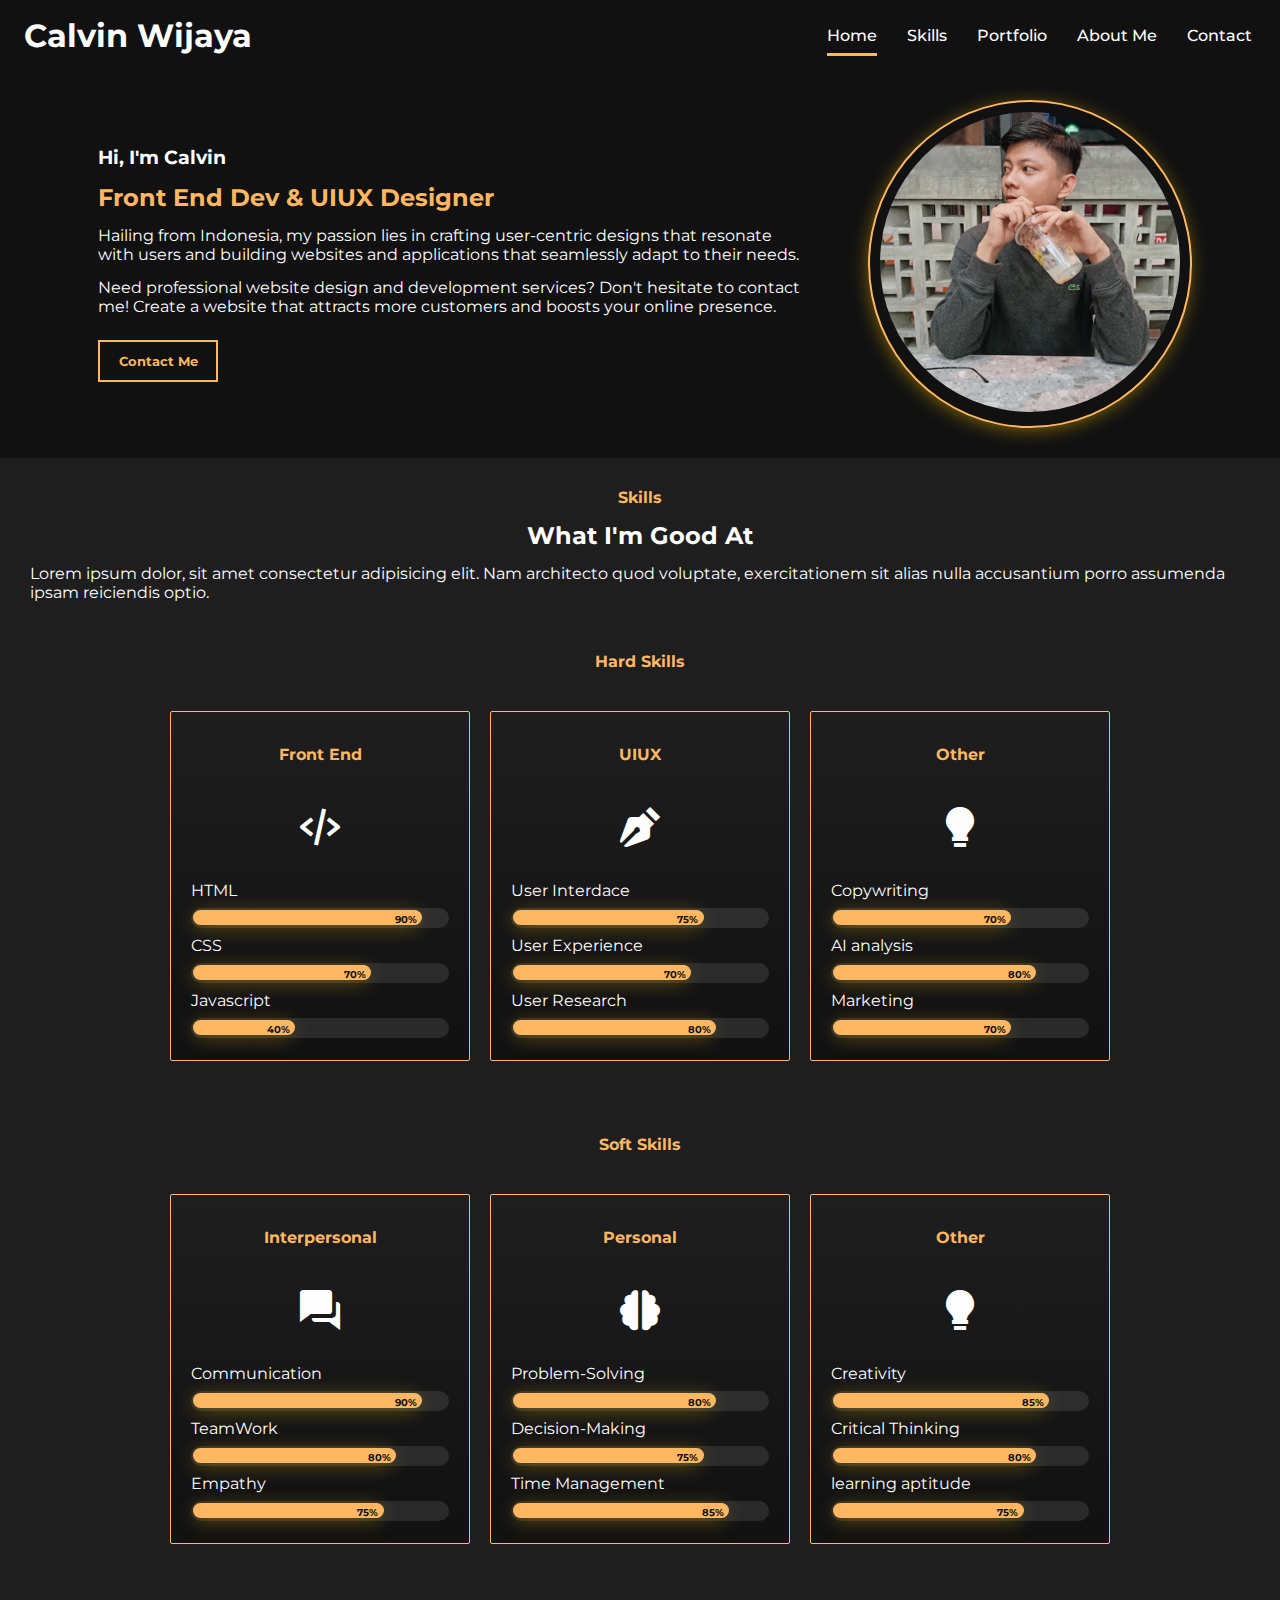
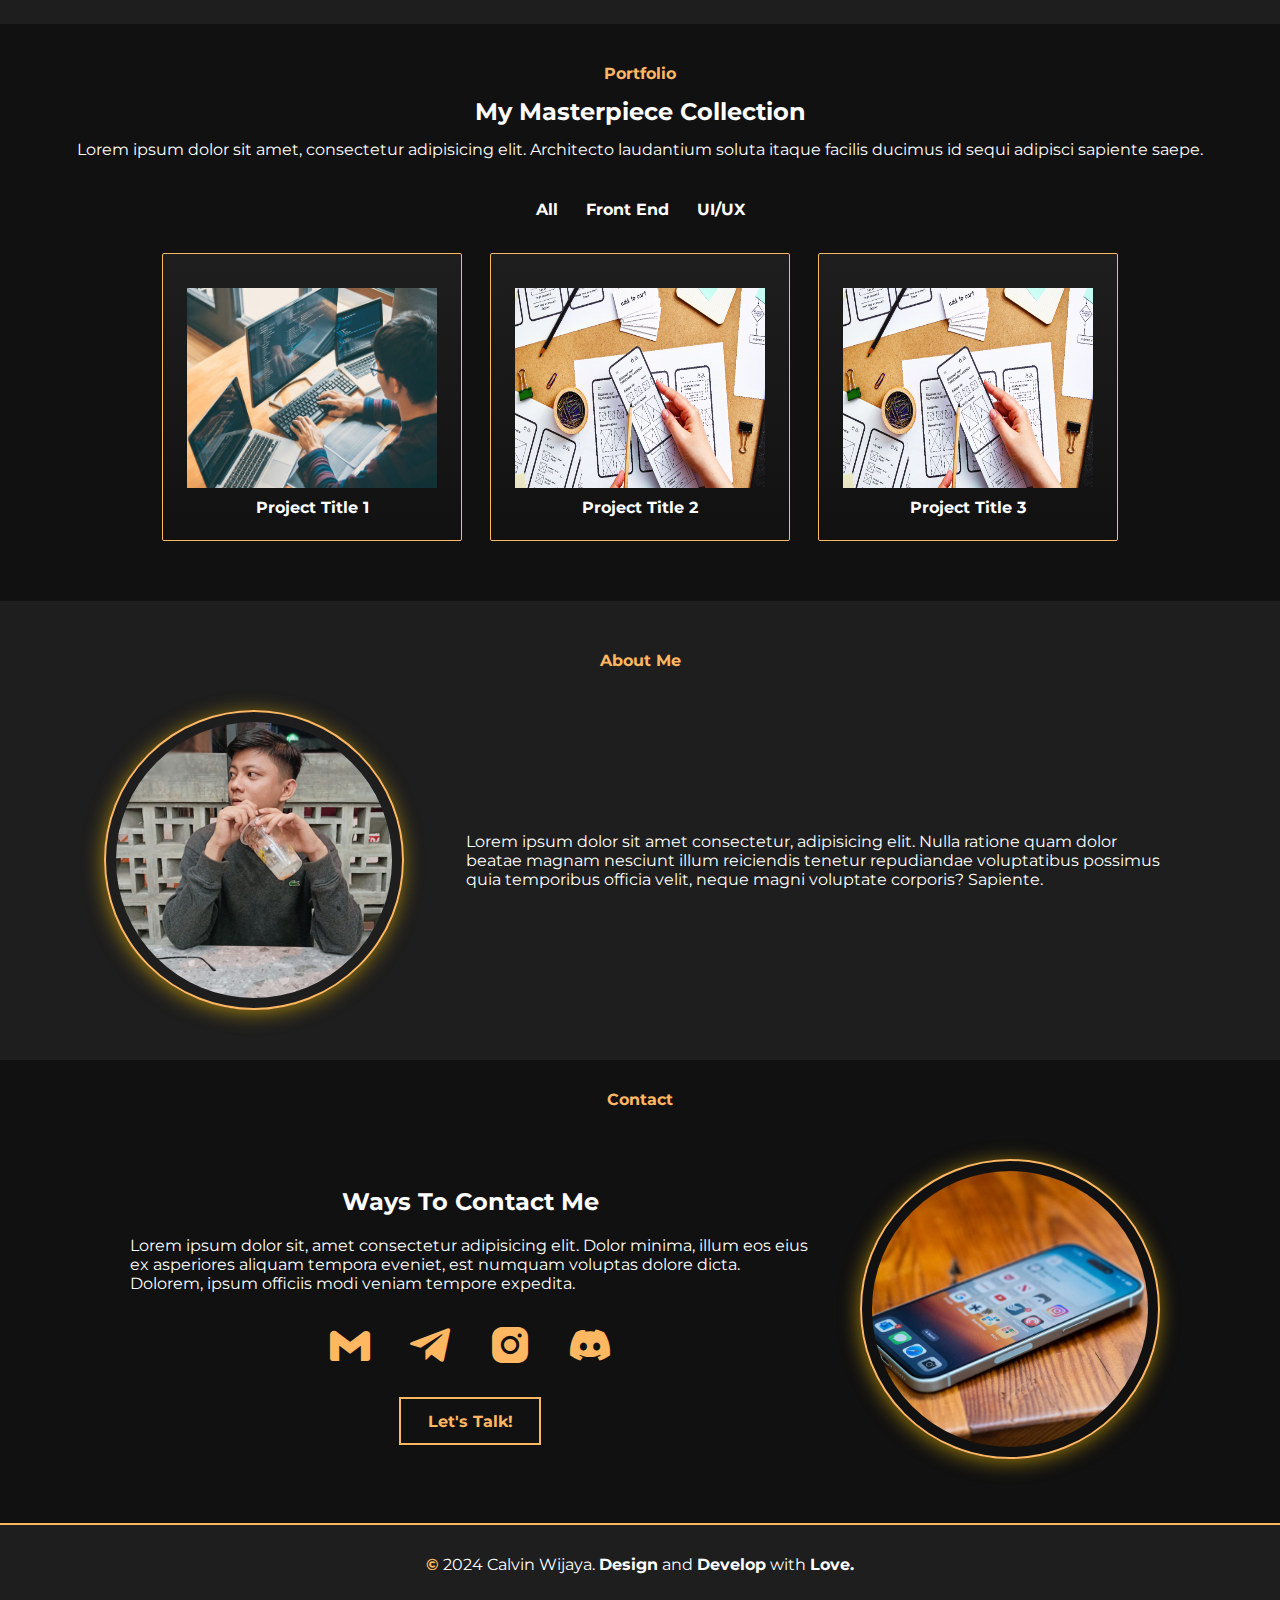
==== index.html @ 0e37e3b5 "Add files via upload" ====
<!DOCTYPE html>
<html lang="en">
<head>
    <meta charset="UTF-8">
    <meta name="viewport" content="width=device-width, initial-scale=1.0">
    <title>Calvin Wijaya</title>
    <link href='https://unpkg.com/boxicons@2.1.4/css/boxicons.min.css' rel='stylesheet'>
    <link href="https://fonts.googleapis.com/css2?family=Montserrat:ital,wght@0,100..900;1,100..900&display=swap" rel="stylesheet">
    <link rel="stylesheet" href="styles.css">
    <link rel="stylesheet" href="media.css">
    <link rel="shortcut icon" href="img/fav-icon.png" type="image/x-icon">
</head>
<body>
    <!-- header -->
    <header>
        <div class="header-wrapper">
            <div class="header-logo">
                <p><strong>Calvin Wijaya</strong></p>
            </div>
            <nav>
                <ul>
                    <li><a href="#main">Home</a></li>
                    <li><a href="#skills">Skills</a></li>
                    <li><a href="#portfolio">Portfolio</a></li>
                    <li><a href="#about-me">About Me</a></li>
                    <li><a href="#contact">Contact</a></li>
                </ul>
            </nav>
            <!-- burger menu -->
            <div class="burger-menu">
                <span></span>
                <span></span>
                <span></span>
            </div>
        </div>
    </header>
    <!-- Main -->
     <main id="main">
        <div class="main-wrapper">
            <div class="main-content">
                <div class="main-intro">
                    <h3>Hi, I'm Calvin</h3>
                    <h2>Front End Dev & UIUX Designer</h2>
                    <p>Hailing from Indonesia, my passion lies in crafting user-centric designs that resonate with users and building websites and applications that seamlessly adapt to their needs.</p>
                    <p>Need professional website design and development services? Don't hesitate to contact me! Create a website that attracts more customers and boosts your online presence.</p>
                    <button type="button" id="contactButton">Contact Me</button>
                </div>
                <div class="main-img">
                    <img src="img/gambar1.png" alt="Calvin Wijaya Image">
                </div>
            </div>
        </div>
     </main>
    <!-- Skills -->
     <section class="skills" id="skills">
        <div class="skills-wrapper">
            <div class="skills-intro">
                <p class="skills-paragraph-text">Skills</p>
                <h2>What I'm Good At</h2>
                <p class="skl-text">Lorem ipsum dolor, sit amet consectetur adipisicing elit. Nam architecto quod voluptate, exercitationem sit alias nulla accusantium porro assumenda ipsam reiciendis optio.</p>
            </div>
            <!-- Bagian Skills Card -->
            <div class="skills-list-wrapper">
                <!-- Hard Skills Section -->
                <div class="hard-skills">
                    <div class="skill-text">
                        <p class="hard-skill-paragraph">Hard Skills</p>
                    </div>
                    <!-- Skills Card -->
                    <div class="skills-card-wrapper">
                        <!-- Front End (UTAMA KITA) -->
                        <div class="skills-card">
                            <p class="card-title">Front End</p>
                            <i class='bx bx-code-alt'></i>
                            <p>HTML</p> 
                            <div class="container"> 
                                <div class="skill html">90%</div> 
                            </div>                       
                            <p>CSS</p> 
                            <div class="container"> 
                                <div class="skill CSS">70%</div> 
                            </div>
                            <p>Javascript</p> 
                            <div class="container"> 
                                <div class="skill Javascript">40%</div> 
                            </div>
                        </div>
                        <!-- UIUX -->
                        <div class="skills-card">
                            <p class="card-title">UIUX</p>
                            <i class='bx bxs-pen'></i>
                            <p>User Interdace</p> 
                            <div class="container"> 
                                <div class="skill UI">75%</div> 
                            </div>
                            <p>User Experience</p> 
                            <div class="container"> 
                                <div class="skill UX">70%</div> 
                            </div>
                            <p>User Research</p> 
                            <div class="container"> 
                                <div class="skill research">80%</div>
                            </div>
                        </div>
                        <!-- AI -->
                        <div class="skills-card">
                            <p class="card-title">Other</p>
                            <i class='bx bxs-bulb'></i>
                            <p>Copywriting</p> 
                            <div class="container"> 
                                <div class="skill Copywriting">70%</div> 
                            </div>
                            <p>AI analysis</p> 
                            <div class="container"> 
                                <div class="skill AI">80%</div> 
                            </div>
                            <p>Marketing</p> 
                            <div class="container"> 
                                <div class="skill marketing">70%</div> 
                            </div>
                        </div>
                    </div>
                </div>
                <!-- Soft Skill Section -->
                <div class="hard-skills">
                    <div class="skill-text">
                        <p class="hard-skill-paragraph">Soft Skills</p>
                    </div>
                    <!-- Skills Card -->
                    <div class="skills-card-wrapper">
                        <!-- Interpersonal -->
                        <div class="skills-card">
                            <p class="card-title">Interpersonal</p>
                            <i class='bx bxs-conversation'></i>
                            <p>Communication</p> 
                            <div class="container"> 
                                <div class="skill com">90%</div> 
                            </div>
                            <p>TeamWork</p> 
                            <div class="container"> 
                                <div class="skill tw">80%</div> 
                            </div>
                            <p>Empathy</p> 
                            <div class="container">
                                <div class="skill emp">75%</div> 
                            </div>
                        </div>
                        <!-- Personal -->
                        <div class="skills-card">
                            <p class="card-title">Personal</p>
                            <i class='bx bxs-brain'></i>
                            <p>Problem-Solving</p> 
                            <div class="container"> 
                                <div class="skill pb">80%</div> 
                            </div>
                            <p>Decision-Making</p> 
                            <div class="container"> 
                                <div class="skill dm">75%</div> 
                            </div>
                            <p>Time Management</p> 
                            <div class="container"> 
                                <div class="skill tm">85%</div> 
                            </div>
                        </div>
                        <!-- Other -->
                        <div class="skills-card">
                            <p class="card-title">Other</p>
                            <i class='bx bxs-bulb'></i>
                            <p>Creativity</p> 
                            <div class="container"> 
                                <div class="skill crea">85%</div> 
                            </div>
                            <p>Critical Thinking</p> 
                            <div class="container"> 
                                <div class="skill ct">80%</div> 
                            </div>
                            <p>learning aptitude</p> 
                            <div class="container"> 
                                <div class="skill la">75%</div> 
                            </div>
                        </div>
                    </div>
                </div>
            </div>
        </div>
     </section>
    <!-- Portfolio -->
     <section class="portfolio" id="portfolio">
        <div class="portfolio-wrapper">
            <div class="portfolio-content">
                <div class="portfolio-intro-text">
                    <p class="port-title-paragraph">Portfolio</p>
                    <h2>My Masterpiece Collection</h2>
                    <p>Lorem ipsum dolor sit amet, consectetur adipisicing elit. Architecto laudantium soluta itaque facilis ducimus id sequi adipisci sapiente saepe.</p>
                </div>
                <div class="port-nav">
                    <ul>
                        <li id="all"><a data-category="all">All</a></li>
                        <li id="frontend"><a data-category="frontend">Front End</a></li>
                        <li id="uiux"><a data-category="uiux">UI/UX</a></li>
                    </ul>
                    <div class="portfolio-items">
                        <!-- Portfolio Item 1 -->
                        <div class="category" data-category="frontend">
                            <img src="img/front end.jpg" alt="">
                            <p>Project Title 1</p>
                        </div>
                        <!-- Portfolio Item 2 -->
                        <div class="category" data-category="uiux">
                            <img src="img/uiux.jpg" alt="">
                            <p>Project Title 2</p>
                        </div>
                        <!-- Portfolio Item 3 -->
                        <div class="category" data-category="all">
                            <img src="img/uiux.jpg" alt="">
                            <p>Project Title 3</p>
                        </div>
                </div>
            </div>
        </div>
     </section>
    <!-- About Me -->
     <section class="about-me" id="about-me">
        <div class="aboutme-wrapper">
            <div class="aboutme-content">
                <p class="about-intro-text">About Me</p>
                <div class="aboutme-intro">
                    <img src="img/gambar1.png" alt="#">
                    <p class="aboutme-text">Lorem ipsum dolor sit amet consectetur, adipisicing elit. Nulla ratione quam dolor beatae magnam nesciunt illum reiciendis tenetur repudiandae voluptatibus possimus quia temporibus officia velit, neque magni voluptate corporis? Sapiente.</p>
                </div>
            </div>
        </div>
     </section>
    <!-- Contact -->
    <section class="contact" id="contact">
        <div class="contact-wrapper">
            <div class="contact-intro">
                <p>Contact</p>
            </div>
            <!-- Contact Content -->
             <div class="contact-content">
                <div class="contact-text">
                    <h2>Ways To Contact Me</h2>
                    <p>Lorem ipsum dolor sit, amet consectetur adipisicing elit. Dolor minima, illum eos eius ex asperiores aliquam tempora eveniet, est numquam voluptas dolore dicta. Dolorem, ipsum officiis modi veniam tempore expedita.</p>
                    <div class="sc-icn">
                        <a href="mailto:awiwijaya123@gmail.com"><i class='bx bxl-gmail' style='color:#FFB762'></i></a>
                        <a href="https://t.me/calvinwijayaa" target="_blank"><i class='bx bxl-telegram' style='color:#FFB762'></i></a>
                        <a href="https://www.instagram.com/calvinvijay14/" target="_blank"><i class='bx bxl-instagram-alt' style='color:#FFB762' ></i></a>
                        <a href="https://discordapp.com/users/calvinwijayaaa" target="_blank"><i class='bx bxl-discord-alt' style='color:#FFB762' ></i></a>
                    </div>
                    <a href="https://t.me/calvinwijayaa" target="_blank"><button type="button">Let's Talk!</button></a>
                </div>
                <div class="contact-img">
                    <img src="img/phone.jpg" alt="#">
                </div>
             </div>
        </div>
    </section>
    <!-- Footer -->
     <footer>
        <div class="footer-content">
            <p> <span class="copy">&copy;</span> 2024 Calvin Wijaya. <strong>Design</strong> and <strong>Develop</strong> with <strong>Love.</strong></p> 
        </div>
     </footer>

     <script src="script.js"></script>
</body>
</html>
---- styles.css ----
:root {
    --primary-color: #FFB762;   /* button color */
    --text-color: #FEFEFE;      /* text color */
    --bg-color-1: #111111;       /* background 1 */
    --bg-color-2: #1E1E1E;       /* background 2 */
  }

* {
    margin: 0;
    padding: 0;
    box-sizing: border-box;
    text-decoration: none;
    list-style: none;
    font-family: 'Montserrat', sans-serif;
  }

html, body {
    scroll-behavior: smooth;
    overflow-x: hidden;
    overflow-y: auto;
}

/* ---------------Header--------------- */
header {
    /* border: 3px solid red; */
    width: 100%;
    height: 70px;
    display: flex;
    padding: 10px;
    background: var(--bg-color-1);
    position: fixed;
    z-index: 10;
}

.header-wrapper {
    /* border: 3px solid blue; */
    padding: 10px;
    width: 100%;
    height: auto;
    display: flex;
    align-items: center;
    justify-content: space-between;
}

.header-logo {
    /* border: 3px solid red; */
    display: inline-block;
    padding: 4px;
    margin-right: 10px;
    color: var(--text-color);
    font-size: 2rem;
}

nav {
    display: inline-block;
    /* border: 3px solid red; */
}

nav ul {
    /* border: 3px solid red; */
    display: flex;
    gap: 14px;
}

nav ul li {
    /* border: 3px solid red; */
    padding: 8px;
}

nav ul li a {
    color: var(--text-color);
    font-weight: 500;
    border-bottom: 3px solid transparent;
    padding-bottom: 8px;
}

nav ul li a:hover {
    border-bottom: 3px solid var(--primary-color);
    padding-bottom: 8px;
}

nav ul li a:active {
    border-bottom: 3px solid var(--primary-color);
    padding-bottom: 8px;
    color: #dddddd;
    background: transparent;
    transform: scale(0.98);
}

nav ul li:first-child a {
    border-bottom: 3px solid var(--primary-color);
    padding-bottom: 8px;
}

/* Burger menu */
.burger-menu {
    display: none;
    cursor: pointer;
    z-index: 100;
}

.burger-menu span {
    display: block;
    width: 24px;
    height: 2px;
    margin: 5px auto;
    background: var(--text-color);
    transition: all 0.3s ease-in-out;
}

.burger-menu.active span:nth-child(1) {
    transform: translateY(8px) rotate(45deg);
}

.burger-menu.active span:nth-child(2) {
    opacity: 0;
}

.burger-menu.active span:nth-child(3) {
    transform: translateY(-6px) rotate(-45deg);
}

/* ---------------Main Section--------------- */

main {
    background: var(--bg-color-1);
    /* border: 3px solid red; */
    width: 100%;
    height: auto;
    padding: 10px;
    display: flex;
    margin-top: 70px;
}

.main-wrapper {
    /* border: 3px solid red; */
    padding: 10px;
}

.main-content {
    /* border: 3px solid blue; */
    padding: 10px;
    display: flex;
    flex-wrap: wrap-reverse;
    align-items: center;
    justify-content: center;
    gap: 48px;
}

.main-intro {
    /* border: 3px solid red; */
    padding: 10px;
    width: 60%;
    color: var(--text-color);
    display: flex;
    flex-direction: column;
    gap: 14px;
}

.main-intro h2 {
    color: var(--primary-color);
}

.main-intro button {
    width: 120px;
    height: 42px;
    color: var(--primary-color);
    font-size: 0.8em;
    font-weight: bold;
    background: transparent;
    border: 2.5px solid var(--primary-color);
    cursor: pointer;
    box-shadow: inset 0 0 0 0 transparent;
    transition: ease-out 0.4s;
}

.main-intro button:hover {
    color: var(--bg-color-1);
    box-shadow: inset 143px 0 0 0 var(--primary-color);
}

.main-intro button:active {
    background: var(--primary-color);
    color: var(--bg-color-1);
    transform: scale(0.98);
    transition: all 0.1s ease-in;
}

.main-img {
    border: 2.5px solid var(--primary-color);
    padding: 10px;
    border-radius: 50%;
    box-shadow: -1px 3px 19px -3px rgba(255,199,0,0.55);
}

.main-img img {
    width: 300px;
    height: 300px;
    border-radius: 50%;
    cursor: pointer;
    animation: spin 5s linear;
}

@keyframes spin {
    from {transform: rotate(0deg);}
    to {transform: rotate(360deg);}
}

/* --------------- Skills Section --------------- */

.skills {
    /* border: 3px solid red; */
    width: 100%;
    height: auto;
    padding: 10px;
    background: var(--bg-color-2);
    color: var(--text-color);
}

.skills-wrapper {
    /* border: 3px solid red; */
    padding: 10px;
    display: flex;
    flex-direction: column;
    align-items: center;
    justify-content: center;
}

.skills-intro {
    /* border: 3px solid red; */
    padding: 10px;
    width: 100%;
    display: flex;
    flex-direction: column;
    align-items: center;
    justify-content: center;
    gap: 14px;
}

.skills-paragraph-text {
    color: var(--primary-color);
    font-weight: bold;
}

/* Card Section */

.skills-list-wrapper {
    /* border: 3px solid blue; */
    padding: 10px;
    margin: 10px;
    display: flex;
    flex-direction: column;
    gap: 14px;
}

.hard-skills {
    /* border: 3px solid red; */
    padding: 10px;
}

.skill-text {
    /* border: 3px solid red; */
    padding: 10px;
    display: flex;
    width: fit-content;
    margin: 0 auto;
}

.hard-skill-paragraph {
    color: var(--primary-color);
    font-weight: bold;
}

/* Skills Card */
.skills-card-wrapper {
    /* border: 3px solid red; */
    padding: 10px;
    margin: 10px;
    display: flex;
    flex-direction: row;
    flex-wrap: wrap;
    align-items: center;
    justify-content: center;
}

.skills-card {
    border: 1.5px solid var(--primary-color);
    border-radius: 2px;
    background: linear-gradient(to bottom, #1E1E1E, #111111);
    padding: 20px;
    margin: 10px;
    width: 300px;
    height: 350px;
    display: flex;
    flex-direction: column;
    /* align-items: center; */
    justify-content: center;
    gap: 8px;
}

.card-title {
    /* border: 3px solid blue; */
    padding: 10px;
    color: var(--primary-color);
    font-weight: bold;
    display: flex;
    align-items: center;
    justify-content: center;
    
}

.bx {
    /* border: 3px solid red; */
    padding: 10px;
    margin: 8px auto;
    font-size: 3rem;
    width: 110px;
    height: 75px;
    display: flex;
    align-items: center;
    justify-content: center;
}

/* PROGRESS BAR */

.container {
    background: rgba(255,255,255,0.1);
    justify-content: flex-start;
    border-radius: 100px;
    align-items: center;
    position: relative;
    padding: 0 2px;
    display: flex;
    height: 20px;
    width: 100%;
    /* border: 3px solid red; */
}

.skill {
    animation: load 3s normal forwards;
    border-radius: 100px;
    background: var(--primary-color);
    text-align: right;
    padding: 1% 2% 1% 2%;
    color: var(--bg-color-1);
    font-size: 10px;
    font-weight: bold;
    height: 15px;
    width: 0;
    box-shadow: -1px 3px 19px -3px rgba(255,199,0,0.55);
}
/* ------(HARD SKILL)----- */
/* ---Front End Part--- */
.html {
    width: 90%;
}

.CSS {
    width: 70%;
}

.Javascript {
    width: 40%;
}

/* ---UIUX Part--- */
.UI {
    width: 75%;
}

.UX {
    width: 70%;
}

.research {
    width: 80%;
}

/* ---Other Part--- */
.Copywriting {
    width: 70%;
}

.AI {
    width: 80%;
}

.marketing {
    width: 70%;
}

/* ------(SOFT SKILL)------ */
/* ---Interpersonal--- */
.com {
    width: 90%;
}

.tw {
    width: 80%;
}

.emp {
    width: 75%;
}

/* ---Personal--- */
.pb {
    width: 80%;
}

.dm {
    width: 75%;
}

.tm {
    width: 85%;
}

/* ---Other--- */
.crea {
    width: 85%;
}

.ct {
    width: 80%;
}

.la {
    width: 75%;
}

@keyframes load {
    0% { width: 0; }
    40% { width: 100%; }
  }

/* --------------- Portfolio Section --------------- */

.portfolio {
    background: var(--bg-color-1);
    /* border: 3px solid red; */
    width: 100%;
    height: auto;
    padding: 10px;
    color: var(--text-color);
}

.portfolio-wrapper {
    /* border: 3px solid red; */
    padding: 10px;
}

.portfolio-content {
    /* border: 3px solid red; */
    padding: 10px;
    display: flex;
    flex-direction: column;
    align-items: center;
    justify-content: center;
}

.portfolio-intro-text {
    /* border: 3px solid red; */
    padding: 10px;
    display: flex;
    flex-direction: column;
    align-items: center;
    width: 100%;
    gap: 14px;
}

.portfolio-intro-text .port-title-paragraph {
    color: var(--primary-color);
    font-weight: bold;
}

/* ------Portfolio Project Section------ */

.port-nav {
    /* border: 3px solid blue; */
    padding: 10px;
    margin: 10px;
    display: flex;
    flex-direction: column;
    align-items: center;
    justify-content: center;
    gap: 14px;
}

.port-nav ul {
    /* border: 3px solid red; */
    display: flex;
    align-items: center;
    justify-content: center;
    gap: 28px;
    width: 572px;
    height: 18px;
    padding: 10px;
    margin: 10px;
}

/* Port Nav Section */
.port-nav ul li a {
    color: var(--text-color);
    font-weight: bold;
    border-bottom: 2px solid transparent;
    padding-bottom: 8px;
    transition: border-bottom 0.3s ease-in-out;
}

.port-nav ul li a:active {
    color: #dddddd;
    background: transparent;
    border-bottom: 2px solid var(--primary-color);
    padding-bottom: 8px;
    transform: scale(0.98);
}

.port-nav ul li a:hover {
    color: #eeeeee;
    border-bottom: 2px solid var(--primary-color);
    padding-bottom: 8px;
}

/* Port Category */
    .portfolio-items {
        /* border: 3px solid red; */
        padding: 10px;
        display: flex;
        flex-direction: row;
        flex-wrap: wrap;
        align-items: center;
        justify-content: center;
        gap: 28px;
    }

.category {
    background: linear-gradient(to bottom, #1E1E1E, #111111);
    border: 1.5px solid var(--primary-color);
    border-radius: 2px;
    width: 300px;
    height: 288px;
    padding: 10px;
    display: flex;
    flex-direction: column;
    align-items: center;
    justify-content: center;
    text-align: center;
    font-weight: bold;
    transition: all 0.5s ease-in-out;
    overflow: hidden;
}

.category img {
    display: inline-block;
    width: 250px;
    height: 200px;
    margin: 10px;
}

/* --------------- About Me Section --------------- */

.about-me {
    /* border: 3px solid red; */
    padding: 10px;
    background: var(--bg-color-2);
    width: 100%;
    height: auto;
    color: var(--text-color);
}

.aboutme-wrapper {
    /* border: 3px solid red; */
    padding: 10px;
}

.aboutme-content {
    /* border: 3px solid red; */
    padding: 10px;
    display: flex;
    flex-direction: column;
    align-items: center;
    justify-content: center;
}

.about-intro-text {
    /* border: 3px solid red; */
    padding: 10px;
    margin: 10px;
    width: fit-content;
    display: block;
    font-weight: bold;
    color: var(--primary-color);
}

.aboutme-intro {
    /* border: 3px solid red; */
    padding: 10px;
    display: flex;
    flex-direction: row;
    flex-wrap: wrap;
    align-items: center;
    justify-content: center;
    gap: 32px;
}

.aboutme-intro img {
    border: 2.5px solid var(--primary-color);
    padding: 10px;
    margin: 10px;
    width: 300px;
    height: 300px;
    border-radius: 50%;
    box-shadow: -1px 3px 19px rgba(255,199,0,0.55);
    transition: 0.3s ease-in-out
}

.aboutme-intro img:hover {
    transform: rotate(15deg);
}

.aboutme-intro img:active {
    transform: rotate(10deg);
    cursor: pointer;
}

.aboutme-text {
    /* border: 3px solid red; */
    padding: 10px;
    margin: 10px;
    width: 60%;
}

/* --------------- Contact Section --------------- */

.contact {
    /* border: 3px solid red; */
    background: var(--bg-color-1);
    padding: 10px;
    color: var(--text-color);
}

.contact-wrapper {
    /* border: 3px solid red; */
    padding: 10px;
    display: flex;
    flex-direction: column;
    align-items: center;
    justify-content: center;
}

.contact-intro {
    /* border: 3px solid red; */
    padding: 10px;
    font-weight: bold;
    color: var(--primary-color);
}

.contact-content {
    /* border: 3px solid blue; */
    padding: 10px;
    margin: 10px;
    display: flex;
    flex-direction: row;
    flex-wrap: wrap-reverse;
    align-items: center;
    justify-content: center;
}

.contact-text {
    /* border: 3px solid red; */
    padding: 10px;
    margin: 10px;
    width: 60%;
    display: flex;
    flex-direction: column;
    align-items: center;
}

.contact-text h2 {
    /* border: 3px solid red; */
    padding: 10px;
}

.contact-text p {
    /* border: 3px solid red; */
    padding: 10px;
}

.sc-icn {
    /* border: 3px solid red; */
    padding: 10px;
    display: flex;
    flex-wrap: wrap;
    gap: 32px;
}

.sc-icn .bx {
    /* border: 3px solid red; */
    width: 48px;
    height: 48px;
    padding: 10px;
}

.sc-icn .bx:hover {
    transform: scale(0.98);
}

.sc-icn .bx:active {
    transform: scale(0.95);
}

button {
    width: 142px;
    height: 48px;
    margin-top: 10px;
    color: var(--primary-color);
    font-size: 1em;
    font-weight: bold;
    background: transparent;
    border: 2.5px solid var(--primary-color);
    cursor: pointer;
    box-shadow: inset 0 0 0 0 transparent;
    transition: ease-out 0.4s;
}

button:hover {
    color: var(--bg-color-1);
    box-shadow: inset 143px 0 0 0 var(--primary-color);
}

button:active {
    background: var(--primary-color);
    color: var(--bg-color-1);
    transform: scale(0.98);
    transition: all 0.1s ease-in;
}

.contact-img {
    /* border: 3px solid red; */
    padding: 10px;
    margin: 10px;
}

.contact-img img {
    width: 300px;
    height: 300px;
    border: 2.5px solid var(--primary-color);
    border-radius: 50%;
    padding: 10px;
    box-shadow: -1px 3px 19px rgba(255,199,0,0.55);
}

/* --------------- Footer Section --------------- */

footer {
    /* border: 3px solid red; */
    background: var(--bg-color-2);
    padding: 10px;
    display: flex;
    align-items: center;
    justify-content: center;
    color: var(--text-color);
    border-top: 2.5px solid var(--primary-color);
}

.footer-content {
    /* border: 3px solid red; */
    padding: 10px;
    margin: 10px;
    text-align: center;
}

.copy {
    color: var(--primary-color);
    font-weight: bold;
}
---- media.css ----
/* ------Desktop Size------ */
@media (max-width: 1024px) {

    .header-logo p {
        font-size: 1.8rem;
    }

    .main-intro {
        display: flex;
        align-items: center;
        text-align: left;
        justify-content: center;
        width: 100%;

    }

    .aboutme-text {
        width: 100%;
    }

    .contact-text {
        width: 100%;
    }
}

/* ------Tablet Size------ */

@media (max-width: 768px) {

.header-logo p {
    font-size: 1.5rem;
}

   nav {
    padding: 10px;
    position: absolute;
    right: 0;
    top: 65px;
    width: 100%;
    background: var(--bg-color-1);
    z-index: 10;
    overflow: hidden;
   }

   nav ul {
    display: none;
   }

   nav ul.active {
    display: flex;
    flex-direction: column;
    padding: 10px;
    animation: fadeIn 1s;
   }

   @keyframes fadeIn {
    from {
      opacity: 0;
      transform: translateY(-20);
    }
    to {
      opacity: 1;
      transform: translateY(0);
    }
  }

   nav ul li {
    border-bottom: 1.5px solid var(--primary-color);
    padding: 10px;
    border-radius: 1px;
    display: flex;
    align-items: center;
    justify-content: center;
   }

   nav ul li a {
    border: none;
   }

   .burger-menu {
    display: block;
   }

   nav ul li:first-child a {
    border-bottom: none;
   }

   nav ul li a:active {
    border-bottom: none;
    padding-bottom: none;
   }

   nav ul li a:hover {
    border-bottom: none;
    padding-bottom: none;
   }

   .skills-intro {
    text-align: center;
   }

   .portfolio-intro-text {
    text-align: center;
   }

   .sc-icn .bx {
    font-size: 2.5rem;
   }
}

/* ------Mobile Size------ */

@media (max-width: 475px) {

    .main-intro p {
        padding-left: 20px;
    }

    .main-intro h2 {
        text-align: center;
    }

    .header-logo p {
        font-size: 1.3rem;
    }

    .main-img img {
        width: 250px;
        height: 250px;
    }

    .aboutme-intro img {
        width: 250px;
        height: 250px;
    }

    .contact-img img  {
        width: 250px;
        height: 250px;
    }

    .sc-icn {
        gap: 12px;
    }

    .sc-icn .bx {
        font-size: 1.5rem;
    }

    .footer-content {
        font-size: 0.7rem;
    }
}
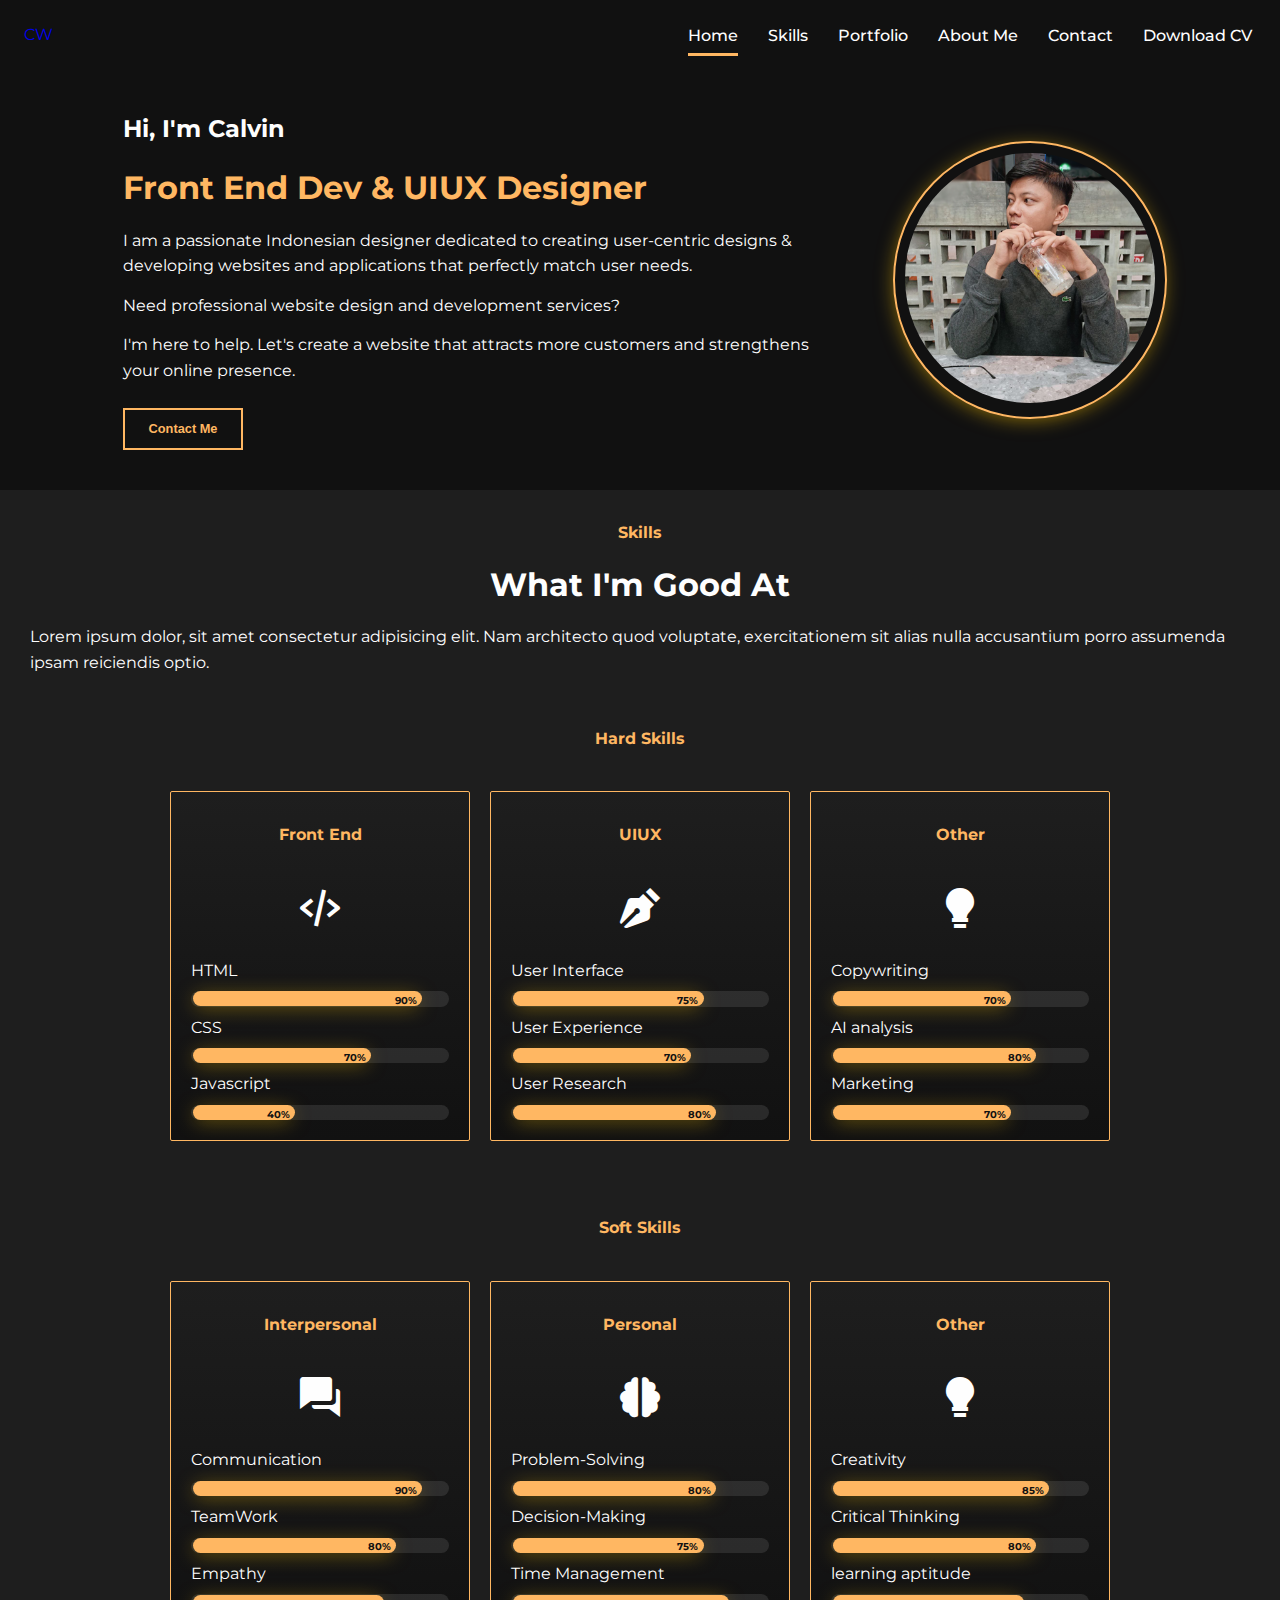
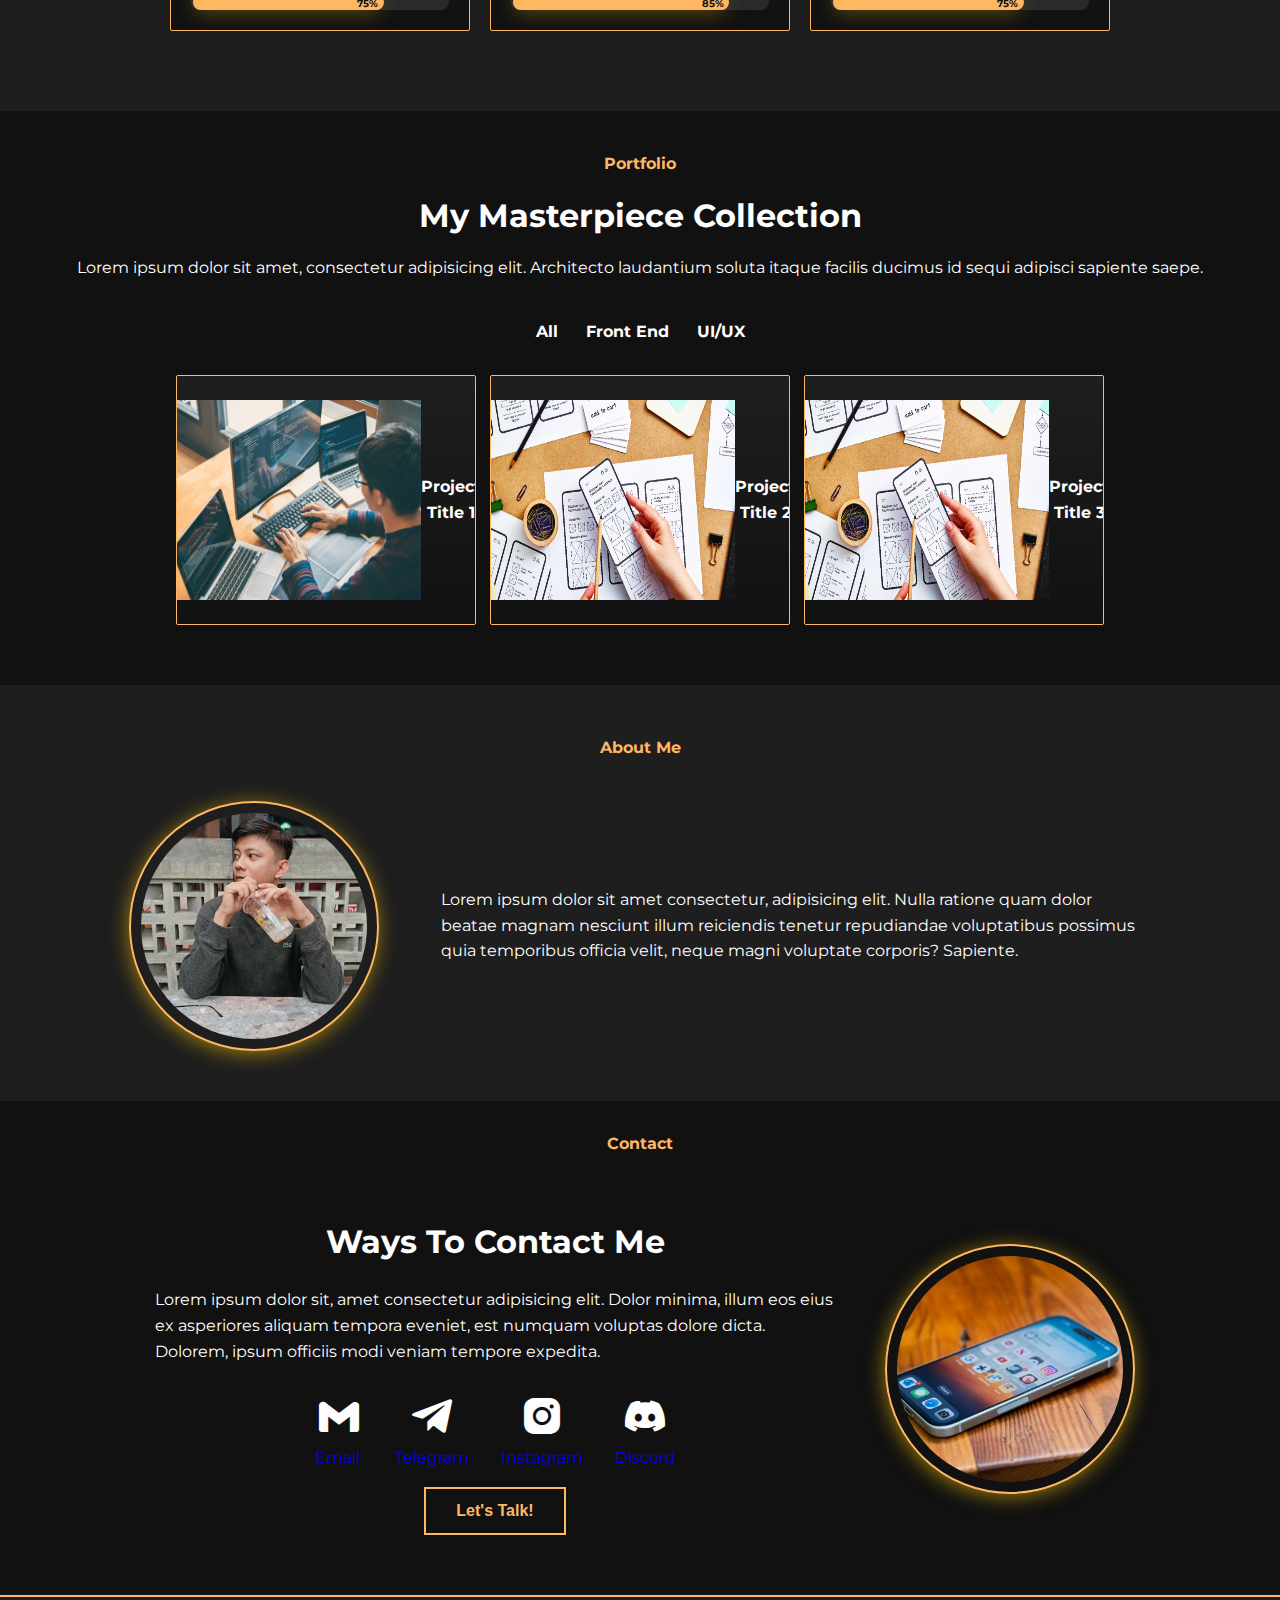
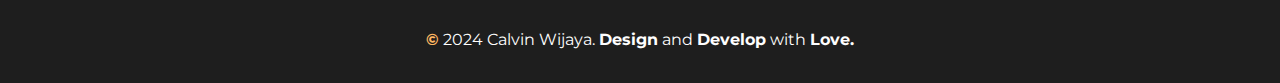
==== commit d9581746: "Update index.html" ====
--- a/index.html
+++ b/index.html
@@ -15,7 +15,7 @@
     <header>
         <div class="header-wrapper">
             <div class="header-logo">
-                <p><strong>Calvin Wijaya</strong></p>
+                <a href="index.html"><p>CW</p></a>
             </div>
             <nav>
                 <ul>
@@ -24,6 +24,7 @@
                     <li><a href="#portfolio">Portfolio</a></li>
                     <li><a href="#about-me">About Me</a></li>
                     <li><a href="#contact">Contact</a></li>
+                    <li><a href="#">Download CV</a></li>
                 </ul>
             </nav>
             <!-- burger menu -->
@@ -41,8 +42,9 @@
                 <div class="main-intro">
                     <h3>Hi, I'm Calvin</h3>
                     <h2>Front End Dev & UIUX Designer</h2>
-                    <p>Hailing from Indonesia, my passion lies in crafting user-centric designs that resonate with users and building websites and applications that seamlessly adapt to their needs.</p>
-                    <p>Need professional website design and development services? Don't hesitate to contact me! Create a website that attracts more customers and boosts your online presence.</p>
+                    <p>I am a passionate Indonesian designer dedicated to creating user-centric designs & developing websites and applications that perfectly match user needs.</p>
+                    <p>Need professional website design and development services?</p>
+                    <p>I'm here to help. Let's create a website that attracts more customers and strengthens your online presence.</p>
                     <button type="button" id="contactButton">Contact Me</button>
                 </div>
                 <div class="main-img">
@@ -89,7 +91,7 @@
                         <div class="skills-card">
                             <p class="card-title">UIUX</p>
                             <i class='bx bxs-pen'></i>
-                            <p>User Interdace</p> 
+                            <p>User Interface</p> 
                             <div class="container"> 
                                 <div class="skill UI">75%</div> 
                             </div>
@@ -243,10 +245,22 @@
                     <h2>Ways To Contact Me</h2>
                     <p>Lorem ipsum dolor sit, amet consectetur adipisicing elit. Dolor minima, illum eos eius ex asperiores aliquam tempora eveniet, est numquam voluptas dolore dicta. Dolorem, ipsum officiis modi veniam tempore expedita.</p>
                     <div class="sc-icn">
-                        <a href="mailto:awiwijaya123@gmail.com"><i class='bx bxl-gmail' style='color:#FFB762'></i></a>
-                        <a href="https://t.me/calvinwijayaa" target="_blank"><i class='bx bxl-telegram' style='color:#FFB762'></i></a>
-                        <a href="https://www.instagram.com/calvinvijay14/" target="_blank"><i class='bx bxl-instagram-alt' style='color:#FFB762' ></i></a>
-                        <a href="https://discordapp.com/users/calvinwijayaaa" target="_blank"><i class='bx bxl-discord-alt' style='color:#FFB762' ></i></a>
+                        <div class="icn-link">
+                            <i class='bx bxl-gmail'></i>
+                            <a href="mailto:awiwijaya123@gmail.com">Email</a>
+                        </div>
+                        <div class="icn-link">
+                            <i class='bx bxl-telegram'></i>
+                            <a href="https://t.me/calvinwijayaa" target="_blank" rel="noopener noreferrer">Telegram</a>
+                        </div>
+                        <div class="icn-link">
+                            <i class='bx bxl-instagram-alt'></i>
+                            <a href="https://www.instagram.com/calvinvijay14/" target="_blank" rel="noopener noreferrer">Instagram</a>
+                        </div>
+                        <div class="icn-link">
+                            <i class='bx bxl-discord-alt'></i>
+                            <a href="https://discordapp.com/users/calvinwijayaaa" target="_blank" rel="noopener noreferrer">Discord</a>
+                        </div>
                     </div>
                     <a href="https://t.me/calvinwijayaa" target="_blank"><button type="button">Let's Talk!</button></a>
                 </div>
@@ -265,4 +279,4 @@
 
      <script src="script.js"></script>
 </body>
-</html>+</html>
--- a/styles.css
+++ b/styles.css
@@ -11,13 +11,37 @@
     box-sizing: border-box;
     text-decoration: none;
     list-style: none;
-    font-family: 'Montserrat', sans-serif;
   }
 
 html, body {
     scroll-behavior: smooth;
     overflow-x: hidden;
     overflow-y: auto;
+}
+
+body {
+    font-family: 'Montserrat', sans-serif;
+    font-size: 1rem;
+}
+
+h1 {
+    font-size: 2.5rem;
+    line-height: 1.6;
+}
+
+h2 {
+    font-size: 2rem;
+    line-height: 1.6;
+}
+
+h3 {
+    font-size: 1.5rem;
+    line-height: 1.6;
+}
+
+p {
+    font-size: 1rem;
+    line-height: 1.6;
 }
 
 /* ---------------Header--------------- */
@@ -125,7 +149,6 @@
 main {
     background: var(--bg-color-1);
     /* border: 3px solid red; */
-    width: 100%;
     height: auto;
     padding: 10px;
     display: flex;
@@ -194,8 +217,8 @@
 }
 
 .main-img img {
-    width: 300px;
-    height: 300px;
+    width: 250px;
+    height: 250px;
     border-radius: 50%;
     cursor: pointer;
     animation: spin 5s linear;
@@ -293,7 +316,6 @@
     height: 350px;
     display: flex;
     flex-direction: column;
-    /* align-items: center; */
     justify-content: center;
     gap: 8px;
 }
@@ -531,7 +553,7 @@
         flex-wrap: wrap;
         align-items: center;
         justify-content: center;
-        gap: 28px;
+        gap: 14px;
     }
 
 .category {
@@ -539,10 +561,9 @@
     border: 1.5px solid var(--primary-color);
     border-radius: 2px;
     width: 300px;
-    height: 288px;
-    padding: 10px;
-    display: flex;
-    flex-direction: column;
+    height: 250px;
+    padding: 10px;
+    display: flex;
     align-items: center;
     justify-content: center;
     text-align: center;
@@ -552,10 +573,8 @@
 }
 
 .category img {
-    display: inline-block;
     width: 250px;
     height: 200px;
-    margin: 10px;
 }
 
 /* --------------- About Me Section --------------- */
@@ -608,8 +627,8 @@
     border: 2.5px solid var(--primary-color);
     padding: 10px;
     margin: 10px;
-    width: 300px;
-    height: 300px;
+    width: 250px;
+    height: 250px;
     border-radius: 50%;
     box-shadow: -1px 3px 19px rgba(255,199,0,0.55);
     transition: 0.3s ease-in-out
@@ -743,8 +762,8 @@
 }
 
 .contact-img img {
-    width: 300px;
-    height: 300px;
+    width: 250px;
+    height: 250px;
     border: 2.5px solid var(--primary-color);
     border-radius: 50%;
     padding: 10px;
@@ -774,4 +793,4 @@
 .copy {
     color: var(--primary-color);
     font-weight: bold;
-}+}
--- a/media.css
+++ b/media.css
@@ -1,9 +1,5 @@
 /* ------Desktop Size------ */
 @media (max-width: 1024px) {
-
-    .header-logo p {
-        font-size: 1.8rem;
-    }
 
     .main-intro {
         display: flex;
@@ -11,26 +7,20 @@
         text-align: left;
         justify-content: center;
         width: 100%;
-
     }
 
     .aboutme-text {
-        width: 100%;
+        width: 50%;
     }
 
     .contact-text {
-        width: 100%;
+        width: 50%;
     }
 }
 
 /* ------Tablet Size------ */
 
 @media (max-width: 768px) {
-
-.header-logo p {
-    font-size: 1.5rem;
-}
-
    nav {
     padding: 10px;
     position: absolute;
@@ -95,22 +85,27 @@
     padding-bottom: none;
    }
 
-   .skills-intro {
-    text-align: center;
-   }
-
-   .portfolio-intro-text {
-    text-align: center;
-   }
-
    .sc-icn .bx {
     font-size: 2.5rem;
    }
+
+   .aboutme-text {
+    width: 100%;
+}
+
+.contact-text {
+    width: 100%;
+}
+
 }
 
 /* ------Mobile Size------ */
 
 @media (max-width: 475px) {
+
+    .skills-paragraph-text h2 {
+        text-align: center;
+    }
 
     .main-intro p {
         padding-left: 20px;
@@ -120,13 +115,8 @@
         text-align: center;
     }
 
-    .header-logo p {
-        font-size: 1.3rem;
-    }
-
-    .main-img img {
-        width: 250px;
-        height: 250px;
+    .portfolio-intro-text h2 {
+        text-align: center;
     }
 
     .aboutme-intro img {
@@ -137,6 +127,10 @@
     .contact-img img  {
         width: 250px;
         height: 250px;
+    }
+
+    .contact-text h2 {
+        text-align: center;
     }
 
     .sc-icn {
@@ -150,4 +144,4 @@
     .footer-content {
         font-size: 0.7rem;
     }
-}+}
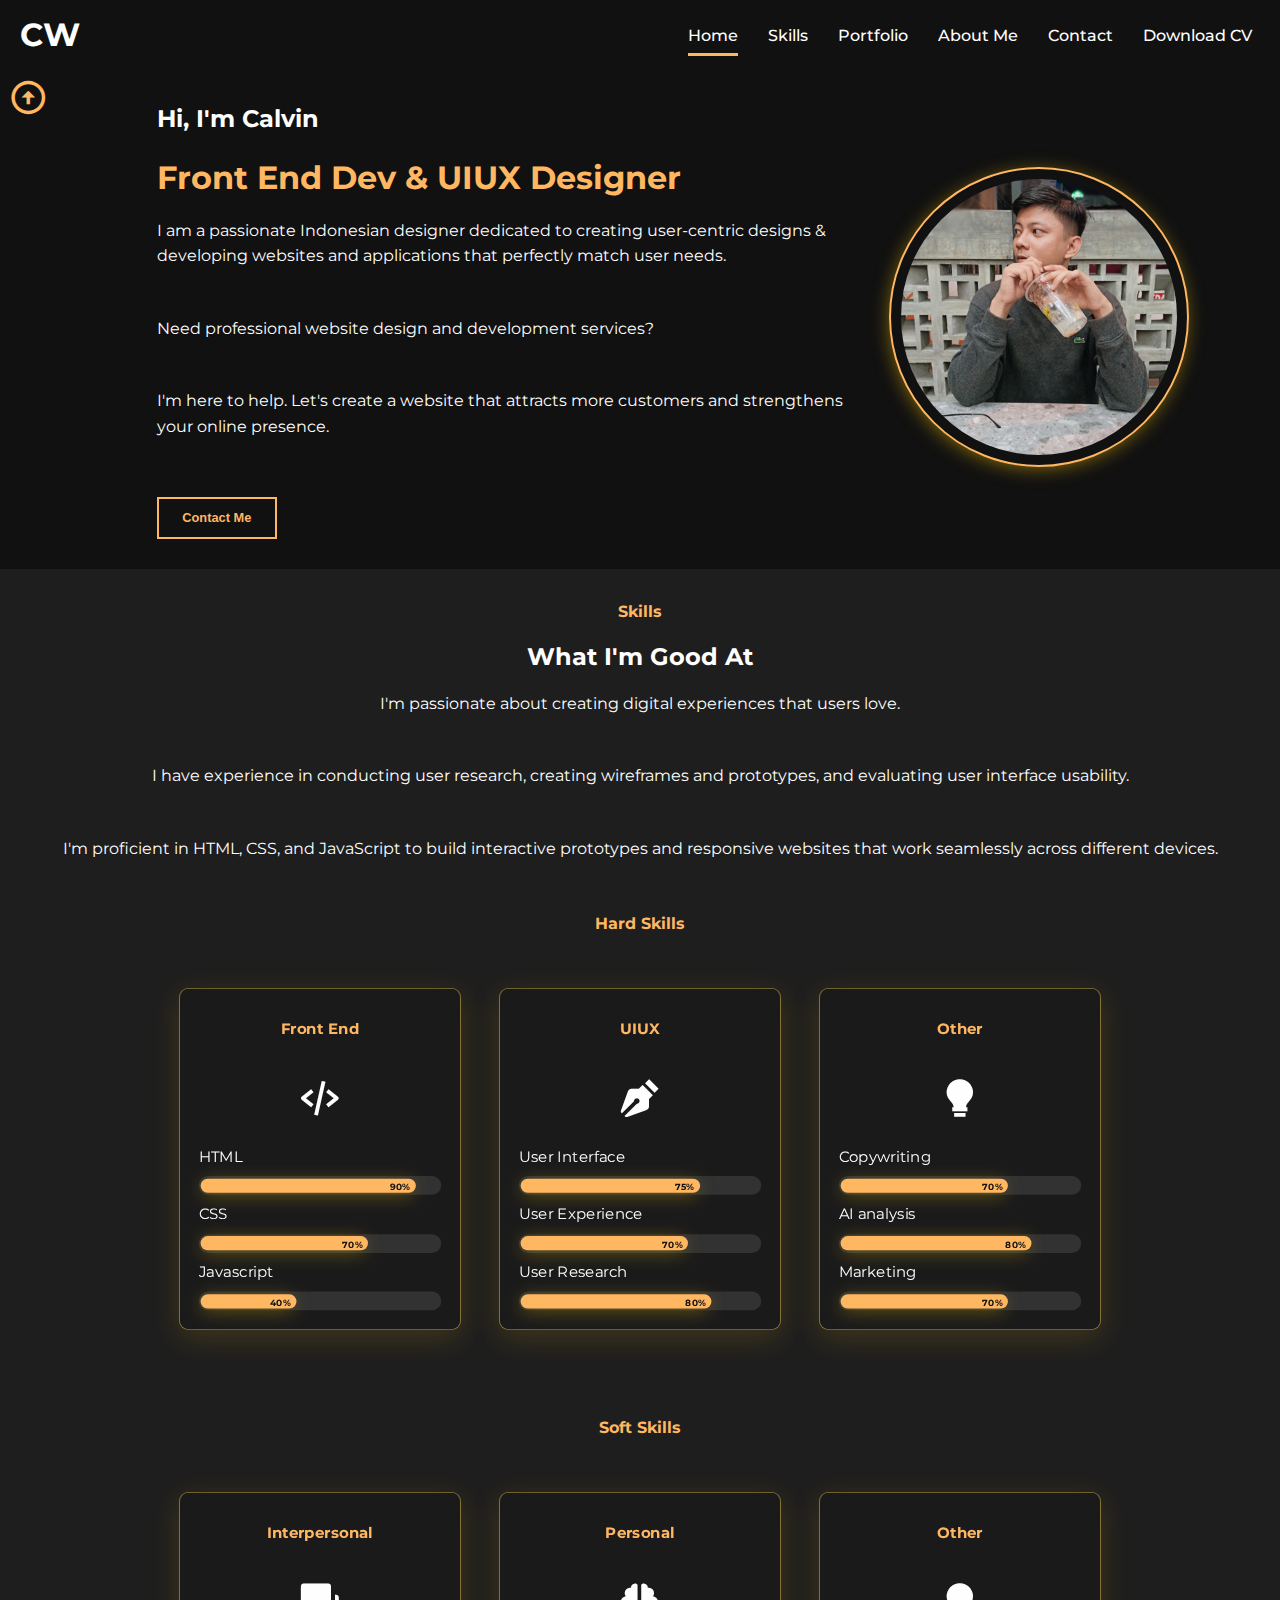
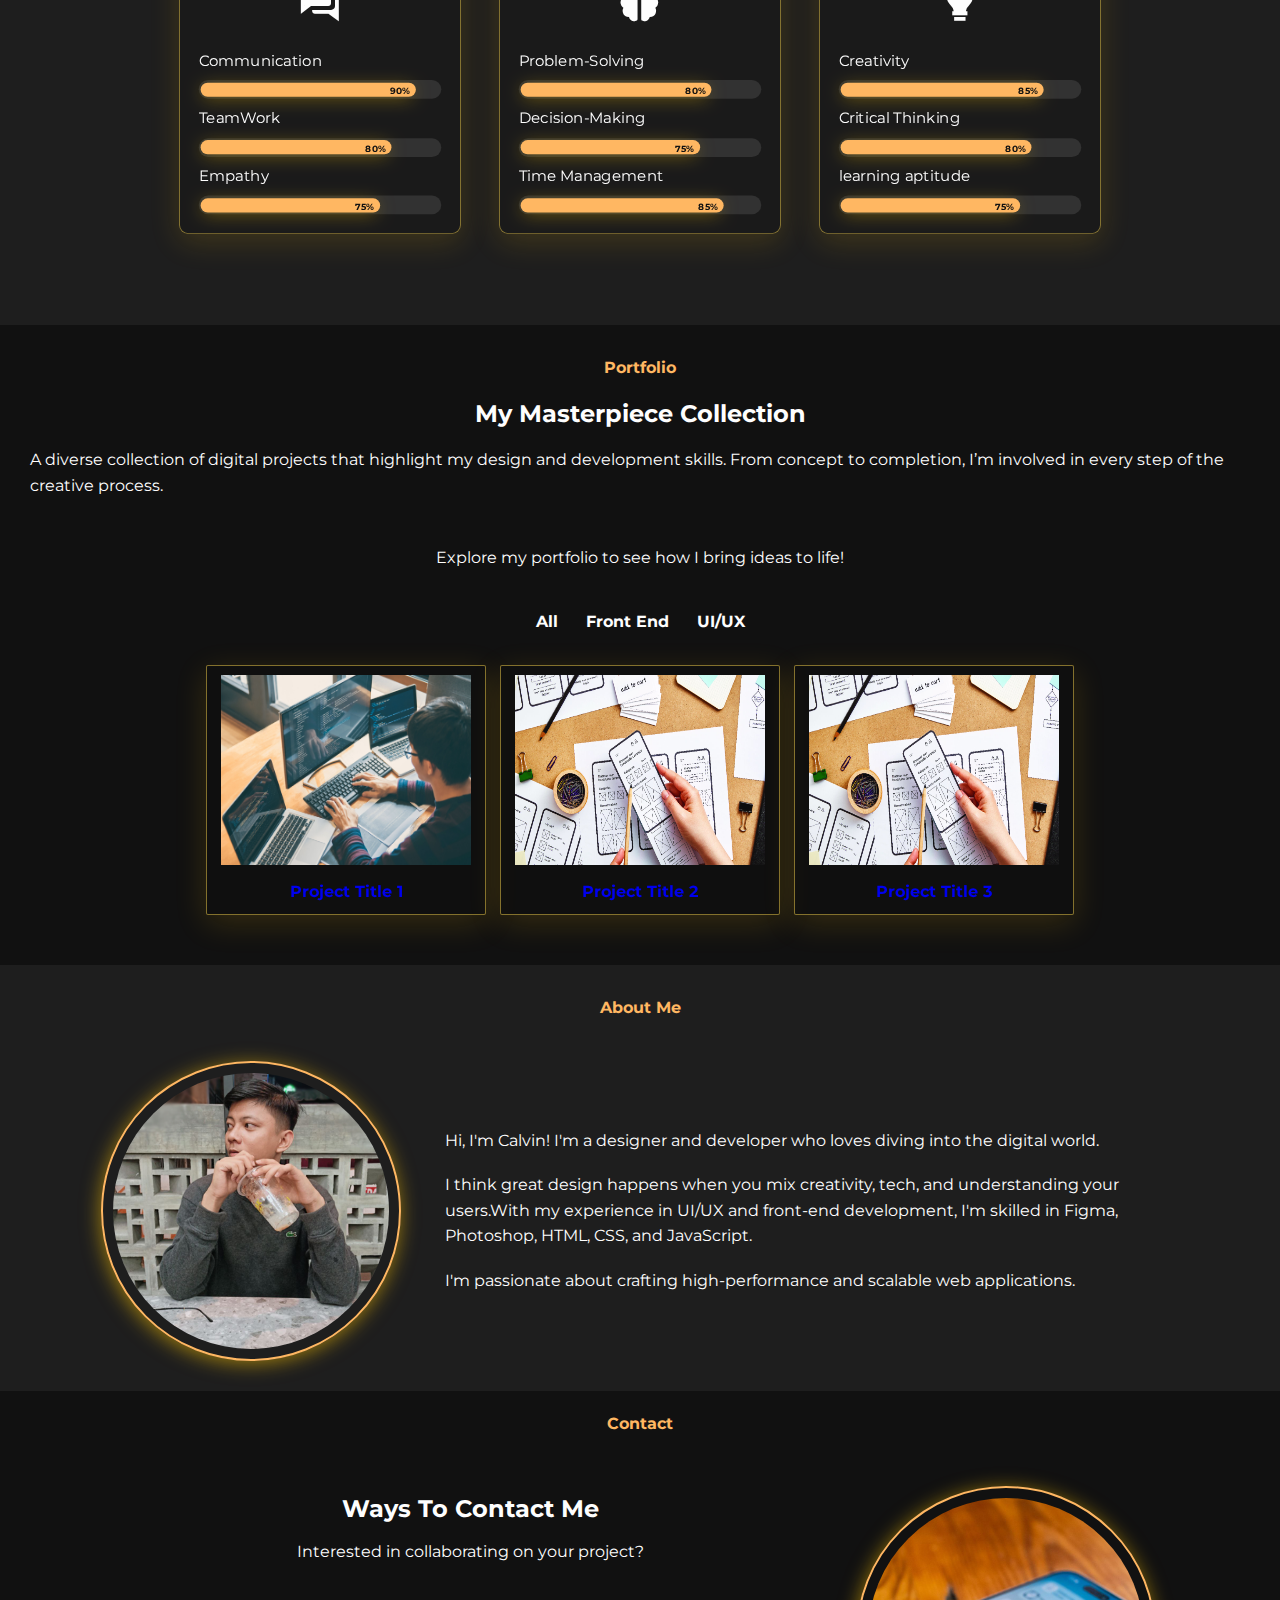
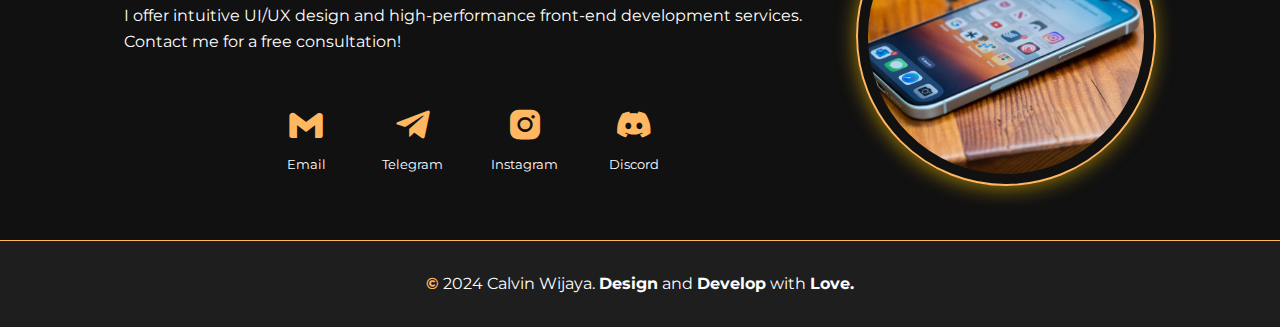
==== commit 8673c330: "Update index.html" ====
--- a/index.html
+++ b/index.html
@@ -1,21 +1,26 @@
 <!DOCTYPE html>
 <html lang="en">
+
 <head>
     <meta charset="UTF-8">
     <meta name="viewport" content="width=device-width, initial-scale=1.0">
     <title>Calvin Wijaya</title>
     <link href='https://unpkg.com/boxicons@2.1.4/css/boxicons.min.css' rel='stylesheet'>
-    <link href="https://fonts.googleapis.com/css2?family=Montserrat:ital,wght@0,100..900;1,100..900&display=swap" rel="stylesheet">
+    <link href="https://fonts.googleapis.com/css2?family=Montserrat:ital,wght@0,100..900;1,100..900&display=swap"
+        rel="stylesheet">
     <link rel="stylesheet" href="styles.css">
     <link rel="stylesheet" href="media.css">
     <link rel="shortcut icon" href="img/fav-icon.png" type="image/x-icon">
 </head>
+
 <body>
     <!-- header -->
     <header>
         <div class="header-wrapper">
             <div class="header-logo">
-                <a href="index.html"><p>CW</p></a>
+                <a href="index.html">
+                    <p>CW</p>
+                </a>
             </div>
             <nav>
                 <ul>
@@ -36,30 +41,42 @@
         </div>
     </header>
     <!-- Main -->
-     <main id="main">
-        <div class="main-wrapper">
-            <div class="main-content">
-                <div class="main-intro">
-                    <h3>Hi, I'm Calvin</h3>
-                    <h2>Front End Dev & UIUX Designer</h2>
-                    <p>I am a passionate Indonesian designer dedicated to creating user-centric designs & developing websites and applications that perfectly match user needs.</p>
-                    <p>Need professional website design and development services?</p>
-                    <p>I'm here to help. Let's create a website that attracts more customers and strengthens your online presence.</p>
-                    <button type="button" id="contactButton">Contact Me</button>
-                </div>
-                <div class="main-img">
-                    <img src="img/gambar1.png" alt="Calvin Wijaya Image">
-                </div>
-            </div>
-        </div>
-     </main>
+    <main id="main">
+        <a href="#main"><i class='bx bx-up-arrow-circle'></i></a>
+            <div class="main-wrapper">
+                <div class="main-content">
+                    <div class="main-intro">
+                        <h3><span style="font-weight: bold;">Hi, I'm Calvin</span></h3>
+                        <h2><span style="color: var(--primary-color);">Front End Dev & UIUX Designer</h2>
+                        <p>I am a passionate Indonesian designer dedicated to creating user-centric designs & developing
+                            websites and applications that perfectly match user needs.</p>
+                        <br>
+                        <p>Need professional website design and development services?</p>
+                        <br>
+                        <p>I'm here to help. Let's create a website that attracts more customers and strengthens your online
+                            presence.</p>
+                        <br>
+                        <button type="button" id="contactButton">Contact Me</button>
+                    </div>
+                    <div class="main-img">
+                        <img src="img/gambar1.png" alt="Calvin Wijaya Image">
+                    </div>
+                </div>
+            </div>
+        </main>
     <!-- Skills -->
-     <section class="skills" id="skills">
+    <section class="skills" id="skills">
         <div class="skills-wrapper">
             <div class="skills-intro">
                 <p class="skills-paragraph-text">Skills</p>
-                <h2>What I'm Good At</h2>
-                <p class="skl-text">Lorem ipsum dolor, sit amet consectetur adipisicing elit. Nam architecto quod voluptate, exercitationem sit alias nulla accusantium porro assumenda ipsam reiciendis optio.</p>
+                <h3>What I'm Good At</h3>
+                <p>I'm passionate about creating digital experiences that users love.</p>
+                <br>
+                <p>I have experience in conducting user research, creating wireframes and prototypes, and evaluating
+                    user interface usability.</p>
+                <br>
+                <p>I'm proficient in HTML, CSS, and JavaScript to build interactive prototypes and responsive websites
+                    that work seamlessly across different devices.</p>
             </div>
             <!-- Bagian Skills Card -->
             <div class="skills-list-wrapper">
@@ -74,33 +91,33 @@
                         <div class="skills-card">
                             <p class="card-title">Front End</p>
                             <i class='bx bx-code-alt'></i>
-                            <p>HTML</p> 
-                            <div class="container"> 
-                                <div class="skill html">90%</div> 
-                            </div>                       
-                            <p>CSS</p> 
-                            <div class="container"> 
-                                <div class="skill CSS">70%</div> 
-                            </div>
-                            <p>Javascript</p> 
-                            <div class="container"> 
-                                <div class="skill Javascript">40%</div> 
+                            <p>HTML</p>
+                            <div class="container">
+                                <div class="skill html">90%</div>
+                            </div>
+                            <p>CSS</p>
+                            <div class="container">
+                                <div class="skill CSS">70%</div>
+                            </div>
+                            <p>Javascript</p>
+                            <div class="container">
+                                <div class="skill Javascript">40%</div>
                             </div>
                         </div>
                         <!-- UIUX -->
                         <div class="skills-card">
                             <p class="card-title">UIUX</p>
                             <i class='bx bxs-pen'></i>
-                            <p>User Interface</p> 
-                            <div class="container"> 
-                                <div class="skill UI">75%</div> 
-                            </div>
-                            <p>User Experience</p> 
-                            <div class="container"> 
-                                <div class="skill UX">70%</div> 
-                            </div>
-                            <p>User Research</p> 
-                            <div class="container"> 
+                            <p>User Interface</p>
+                            <div class="container">
+                                <div class="skill UI">75%</div>
+                            </div>
+                            <p>User Experience</p>
+                            <div class="container">
+                                <div class="skill UX">70%</div>
+                            </div>
+                            <p>User Research</p>
+                            <div class="container">
                                 <div class="skill research">80%</div>
                             </div>
                         </div>
@@ -108,17 +125,17 @@
                         <div class="skills-card">
                             <p class="card-title">Other</p>
                             <i class='bx bxs-bulb'></i>
-                            <p>Copywriting</p> 
-                            <div class="container"> 
-                                <div class="skill Copywriting">70%</div> 
-                            </div>
-                            <p>AI analysis</p> 
-                            <div class="container"> 
-                                <div class="skill AI">80%</div> 
-                            </div>
-                            <p>Marketing</p> 
-                            <div class="container"> 
-                                <div class="skill marketing">70%</div> 
+                            <p>Copywriting</p>
+                            <div class="container">
+                                <div class="skill Copywriting">70%</div>
+                            </div>
+                            <p>AI analysis</p>
+                            <div class="container">
+                                <div class="skill AI">80%</div>
+                            </div>
+                            <p>Marketing</p>
+                            <div class="container">
+                                <div class="skill marketing">70%</div>
                             </div>
                         </div>
                     </div>
@@ -134,66 +151,69 @@
                         <div class="skills-card">
                             <p class="card-title">Interpersonal</p>
                             <i class='bx bxs-conversation'></i>
-                            <p>Communication</p> 
-                            <div class="container"> 
-                                <div class="skill com">90%</div> 
-                            </div>
-                            <p>TeamWork</p> 
-                            <div class="container"> 
-                                <div class="skill tw">80%</div> 
-                            </div>
-                            <p>Empathy</p> 
-                            <div class="container">
-                                <div class="skill emp">75%</div> 
+                            <p>Communication</p>
+                            <div class="container">
+                                <div class="skill com">90%</div>
+                            </div>
+                            <p>TeamWork</p>
+                            <div class="container">
+                                <div class="skill tw">80%</div>
+                            </div>
+                            <p>Empathy</p>
+                            <div class="container">
+                                <div class="skill emp">75%</div>
                             </div>
                         </div>
                         <!-- Personal -->
                         <div class="skills-card">
                             <p class="card-title">Personal</p>
                             <i class='bx bxs-brain'></i>
-                            <p>Problem-Solving</p> 
-                            <div class="container"> 
-                                <div class="skill pb">80%</div> 
-                            </div>
-                            <p>Decision-Making</p> 
-                            <div class="container"> 
-                                <div class="skill dm">75%</div> 
-                            </div>
-                            <p>Time Management</p> 
-                            <div class="container"> 
-                                <div class="skill tm">85%</div> 
+                            <p>Problem-Solving</p>
+                            <div class="container">
+                                <div class="skill pb">80%</div>
+                            </div>
+                            <p>Decision-Making</p>
+                            <div class="container">
+                                <div class="skill dm">75%</div>
+                            </div>
+                            <p>Time Management</p>
+                            <div class="container">
+                                <div class="skill tm">85%</div>
                             </div>
                         </div>
                         <!-- Other -->
                         <div class="skills-card">
                             <p class="card-title">Other</p>
                             <i class='bx bxs-bulb'></i>
-                            <p>Creativity</p> 
-                            <div class="container"> 
-                                <div class="skill crea">85%</div> 
-                            </div>
-                            <p>Critical Thinking</p> 
-                            <div class="container"> 
-                                <div class="skill ct">80%</div> 
-                            </div>
-                            <p>learning aptitude</p> 
-                            <div class="container"> 
-                                <div class="skill la">75%</div> 
-                            </div>
-                        </div>
-                    </div>
-                </div>
-            </div>
-        </div>
-     </section>
+                            <p>Creativity</p>
+                            <div class="container">
+                                <div class="skill crea">85%</div>
+                            </div>
+                            <p>Critical Thinking</p>
+                            <div class="container">
+                                <div class="skill ct">80%</div>
+                            </div>
+                            <p>learning aptitude</p>
+                            <div class="container">
+                                <div class="skill la">75%</div>
+                            </div>
+                        </div>
+                    </div>
+                </div>
+            </div>
+        </div>
+    </section>
     <!-- Portfolio -->
-     <section class="portfolio" id="portfolio">
+    <section class="portfolio" id="portfolio">
         <div class="portfolio-wrapper">
             <div class="portfolio-content">
                 <div class="portfolio-intro-text">
                     <p class="port-title-paragraph">Portfolio</p>
-                    <h2>My Masterpiece Collection</h2>
-                    <p>Lorem ipsum dolor sit amet, consectetur adipisicing elit. Architecto laudantium soluta itaque facilis ducimus id sequi adipisci sapiente saepe.</p>
+                    <h3>My Masterpiece Collection</h3>
+                    <p>A diverse collection of digital projects that highlight my design and development skills. From
+                        concept to completion, I’m involved in every step of the creative process.</p>
+                    <br>
+                    <p>Explore my portfolio to see how I bring ideas to life!</p>
                 </div>
                 <div class="port-nav">
                     <ul>
@@ -204,35 +224,47 @@
                     <div class="portfolio-items">
                         <!-- Portfolio Item 1 -->
                         <div class="category" data-category="frontend">
-                            <img src="img/front end.jpg" alt="">
-                            <p>Project Title 1</p>
+                            <a href="projects.html">
+                                <img src="img/front end.jpg" alt="">
+                                    <p>Project Title 1</p>
+                            </a>
                         </div>
                         <!-- Portfolio Item 2 -->
                         <div class="category" data-category="uiux">
-                            <img src="img/uiux.jpg" alt="">
-                            <p>Project Title 2</p>
+                            <a href="projects.html">
+                                <img src="img/uiux.jpg" alt="">
+                                    <p>Project Title 2</p>
+                            </a>
                         </div>
                         <!-- Portfolio Item 3 -->
                         <div class="category" data-category="all">
-                            <img src="img/uiux.jpg" alt="">
-                            <p>Project Title 3</p>
-                        </div>
-                </div>
-            </div>
-        </div>
-     </section>
+                            <a href="projects.html">
+                                <img src="img/uiux.jpg" alt="">
+                                    <p>Project Title 3</p>
+                            </a>
+                        </div>
+                    </div>
+                </div>
+            </div>
+    </section>
     <!-- About Me -->
-     <section class="about-me" id="about-me">
-        <div class="aboutme-wrapper">
-            <div class="aboutme-content">
-                <p class="about-intro-text">About Me</p>
-                <div class="aboutme-intro">
-                    <img src="img/gambar1.png" alt="#">
-                    <p class="aboutme-text">Lorem ipsum dolor sit amet consectetur, adipisicing elit. Nulla ratione quam dolor beatae magnam nesciunt illum reiciendis tenetur repudiandae voluptatibus possimus quia temporibus officia velit, neque magni voluptate corporis? Sapiente.</p>
-                </div>
-            </div>
-        </div>
-     </section>
+    <section class="about-me" id="about-me">
+        <div class="aboutme-content">
+            <p class="about-intro-text">About Me</p>
+            <div class="aboutme-intro">
+                <img src="img/gambar1.png" alt="#">
+                <div class="aboutme-text">
+                    <p>Hi, I'm Calvin! I'm a designer and developer who loves diving into the digital world.</p>
+                    <br>
+                    <p>I think great design happens when you mix creativity, tech, and understanding your users.With my
+                        experience in UI/UX and front-end development, I'm skilled in Figma, Photoshop, HTML, CSS, and
+                        JavaScript.</p>
+                    <br>
+                    <p>I'm passionate about crafting high-performance and scalable web applications.</p>
+                </div>
+            </div>
+        </div>
+    </section>
     <!-- Contact -->
     <section class="contact" id="contact">
         <div class="contact-wrapper">
@@ -240,10 +272,14 @@
                 <p>Contact</p>
             </div>
             <!-- Contact Content -->
-             <div class="contact-content">
+            <div class="contact-content">
                 <div class="contact-text">
-                    <h2>Ways To Contact Me</h2>
-                    <p>Lorem ipsum dolor sit, amet consectetur adipisicing elit. Dolor minima, illum eos eius ex asperiores aliquam tempora eveniet, est numquam voluptas dolore dicta. Dolorem, ipsum officiis modi veniam tempore expedita.</p>
+                    <h3>Ways To Contact Me</h3>
+                    <p>Interested in collaborating on your project?</p>
+                    <br>
+                    <p>I offer intuitive UI/UX design and high-performance front-end development services. Contact me
+                        for a free consultation!</p>
+                    <br>
                     <div class="sc-icn">
                         <div class="icn-link">
                             <i class='bx bxl-gmail'></i>
@@ -255,28 +291,31 @@
                         </div>
                         <div class="icn-link">
                             <i class='bx bxl-instagram-alt'></i>
-                            <a href="https://www.instagram.com/calvinvijay14/" target="_blank" rel="noopener noreferrer">Instagram</a>
+                            <a href="https://www.instagram.com/calvinvijay14/" target="_blank"
+                                rel="noopener noreferrer">Instagram</a>
                         </div>
                         <div class="icn-link">
                             <i class='bx bxl-discord-alt'></i>
-                            <a href="https://discordapp.com/users/calvinwijayaaa" target="_blank" rel="noopener noreferrer">Discord</a>
-                        </div>
-                    </div>
-                    <a href="https://t.me/calvinwijayaa" target="_blank"><button type="button">Let's Talk!</button></a>
+                            <a href="https://discordapp.com/users/calvinwijayaaa" target="_blank"
+                                rel="noopener noreferrer">Discord</a>
+                        </div>
+                    </div>
                 </div>
                 <div class="contact-img">
                     <img src="img/phone.jpg" alt="#">
                 </div>
-             </div>
+            </div>
         </div>
     </section>
     <!-- Footer -->
-     <footer>
+    <footer>
         <div class="footer-content">
-            <p> <span class="copy">&copy;</span> 2024 Calvin Wijaya. <strong>Design</strong> and <strong>Develop</strong> with <strong>Love.</strong></p> 
-        </div>
-     </footer>
+            <p><span style="color: var(--primary-color); font-weight: bold;">&copy;</span> 2024 Calvin Wijaya. <strong>Design</strong> and
+                <strong>Develop</strong> with <strong>Love.</strong></p>
+        </div>
+    </footer>
 
-     <script src="script.js"></script>
+    <script src="script.js"></script>
 </body>
+
 </html>
--- a/styles.css
+++ b/styles.css
@@ -68,11 +68,15 @@
 
 .header-logo {
     /* border: 3px solid red; */
-    display: inline-block;
-    padding: 4px;
+    display: block;
     margin-right: 10px;
+    cursor: pointer;
+}
+
+.header-logo p {
     color: var(--text-color);
     font-size: 2rem;
+    font-weight: bold;
 }
 
 nav {
@@ -150,7 +154,6 @@
     background: var(--bg-color-1);
     /* border: 3px solid red; */
     height: auto;
-    padding: 10px;
     display: flex;
     margin-top: 70px;
 }
@@ -167,7 +170,7 @@
     flex-wrap: wrap-reverse;
     align-items: center;
     justify-content: center;
-    gap: 48px;
+    gap: 32px;
 }
 
 .main-intro {
@@ -177,6 +180,7 @@
     color: var(--text-color);
     display: flex;
     flex-direction: column;
+    justify-content: center;
     gap: 14px;
 }
 
@@ -209,19 +213,15 @@
     transition: all 0.1s ease-in;
 }
 
-.main-img {
+.main-img img {
+    width: 300px;
+    height: 300px;
     border: 2.5px solid var(--primary-color);
     padding: 10px;
-    border-radius: 50%;
-    box-shadow: -1px 3px 19px -3px rgba(255,199,0,0.55);
-}
-
-.main-img img {
-    width: 250px;
-    height: 250px;
     border-radius: 50%;
     cursor: pointer;
     animation: spin 5s linear;
+    box-shadow: -1px 3px 19px -3px rgba(255,199,0,0.55);
 }
 
 @keyframes spin {
@@ -307,17 +307,27 @@
 }
 
 .skills-card {
-    border: 1.5px solid var(--primary-color);
+    border: 1.5px solid rgba(255, 217, 79, 0.485);
     border-radius: 2px;
-    background: linear-gradient(to bottom, #1E1E1E, #111111);
+    background: rgba( 0, 0, 0, 0.1 );
+    box-shadow: 0 8px 32px 0 rgba(242, 181, 14, 0.164);
+    backdrop-filter: blur( 4.5px );
+    -webkit-backdrop-filter: blur( 4.5px );
+    border-radius: 10px;
     padding: 20px;
     margin: 10px;
     width: 300px;
-    height: 350px;
+    height: auto;
     display: flex;
     flex-direction: column;
     justify-content: center;
     gap: 8px;
+    transform: scale(0.94);
+}
+
+.skills-card:hover {
+    transform: scale(0.98);
+    transition: all 0.3s ease-in-out;
 }
 
 .card-title {
@@ -331,13 +341,12 @@
     
 }
 
-.bx {
-    /* border: 3px solid red; */
+.skills-card .bx {
+    /* border: 3px solid red; */
+    color: var(--text-color);
     padding: 10px;
     margin: 8px auto;
     font-size: 3rem;
-    width: 110px;
-    height: 75px;
     display: flex;
     align-items: center;
     justify-content: center;
@@ -463,7 +472,6 @@
     /* border: 3px solid red; */
     width: 100%;
     height: auto;
-    padding: 10px;
     color: var(--text-color);
 }
 
@@ -487,6 +495,7 @@
     display: flex;
     flex-direction: column;
     align-items: center;
+    justify-content: center;
     width: 100%;
     gap: 14px;
 }
@@ -545,43 +554,47 @@
 }
 
 /* Port Category */
-    .portfolio-items {
-        /* border: 3px solid red; */
-        padding: 10px;
-        display: flex;
-        flex-direction: row;
-        flex-wrap: wrap;
-        align-items: center;
-        justify-content: center;
-        gap: 14px;
-    }
+.portfolio-items {
+    /* border: 3px solid red; */
+    padding: 10px;
+    display: flex;
+    flex-direction: row;
+    flex-wrap: wrap;
+    align-items: center;
+    justify-content: center;
+    gap: 14px;
+}
 
 .category {
-    background: linear-gradient(to bottom, #1E1E1E, #111111);
-    border: 1.5px solid var(--primary-color);
+    border: 1.5px solid rgba(255, 217, 79, 0.485);
     border-radius: 2px;
-    width: 300px;
+    background: rgba( 0, 0, 0, 0.1 );
+    box-shadow: 0 8px 32px 0 rgba(242, 181, 14, 0.164);
+    backdrop-filter: blur( 4.5px );
+    -webkit-backdrop-filter: blur( 4.5px );
+    width: 280px;
     height: 250px;
     padding: 10px;
     display: flex;
-    align-items: center;
+    flex-direction: column;
     justify-content: center;
     text-align: center;
     font-weight: bold;
-    transition: all 0.5s ease-in-out;
+    transition: all 0.3s ease-in-out;
     overflow: hidden;
 }
 
 .category img {
     width: 250px;
     height: 200px;
+    margin: 0 auto;
+    padding-bottom: 10px;
 }
 
 /* --------------- About Me Section --------------- */
 
 .about-me {
     /* border: 3px solid red; */
-    padding: 10px;
     background: var(--bg-color-2);
     width: 100%;
     height: auto;
@@ -620,15 +633,15 @@
     flex-wrap: wrap;
     align-items: center;
     justify-content: center;
-    gap: 32px;
+    gap: 14px;
 }
 
 .aboutme-intro img {
     border: 2.5px solid var(--primary-color);
     padding: 10px;
     margin: 10px;
-    width: 250px;
-    height: 250px;
+    width: 300px;
+    height: 300px;
     border-radius: 50%;
     box-shadow: -1px 3px 19px rgba(255,199,0,0.55);
     transition: 0.3s ease-in-out
@@ -655,7 +668,6 @@
 .contact {
     /* border: 3px solid red; */
     background: var(--bg-color-1);
-    padding: 10px;
     color: var(--text-color);
 }
 
@@ -689,7 +701,6 @@
 .contact-text {
     /* border: 3px solid red; */
     padding: 10px;
-    margin: 10px;
     width: 60%;
     display: flex;
     flex-direction: column;
@@ -711,22 +722,41 @@
     padding: 10px;
     display: flex;
     flex-wrap: wrap;
-    gap: 32px;
-}
-
-.sc-icn .bx {
-    /* border: 3px solid red; */
-    width: 48px;
-    height: 48px;
-    padding: 10px;
-}
-
-.sc-icn .bx:hover {
-    transform: scale(0.98);
-}
-
-.sc-icn .bx:active {
+    justify-content: center;
+    align-items: center;
+    gap: 40px;
+}
+
+.bx {
+    /* border: 3px solid red; */
+    font-size: 2.5rem;
+    padding: 8px;
+    color: var(--primary-color);
+}
+
+.icn-link {
+    /* border: 3px solid red; */
+    padding: 4px;
+    display: flex;
+    flex-direction: column;
+    align-items: center;
+    justify-content: center;
+    cursor: pointer;
+    gap: 4px;
+}
+
+.icn-link a {
+    color: var(--text-color);
+    font-size: 0.8rem;
+}
+
+.icn-link:hover {
     transform: scale(0.95);
+    transition: all 0.3s ease-in-out;
+}
+
+.icn-link:active {
+    transform: scale(0.80);
 }
 
 button {
@@ -762,8 +792,8 @@
 }
 
 .contact-img img {
-    width: 250px;
-    height: 250px;
+    width: 300px;
+    height: 300px;
     border: 2.5px solid var(--primary-color);
     border-radius: 50%;
     padding: 10px;
@@ -780,7 +810,7 @@
     align-items: center;
     justify-content: center;
     color: var(--text-color);
-    border-top: 2.5px solid var(--primary-color);
+    border-top: 1.5px solid var(--primary-color);
 }
 
 .footer-content {
--- a/media.css
+++ b/media.css
@@ -1,26 +1,113 @@
 /* ------Desktop Size------ */
-@media (max-width: 1024px) {
-
+@media (max-width: 1100px) {
+    .skills-card {
+        width: 250px;
+        height: 280px;
+        gap: 4px;
+    }
+
+    .skills-card .bx {
+        font-size: 2rem;
+    }
+
+    .skills-card p {
+        font-size: 0.8rem;
+    }
+
+    h1 {
+        font-size: 2.3rem;
+        line-height: 1.6;
+    }
+    
+    h2 {
+        font-size: 1.8rem;
+        line-height: 1.6;
+    }
+    
+    h3 {
+        font-size: 1.3rem;
+        line-height: 1.6;
+    }
+    
+    p {
+        font-size: 1rem;
+        line-height: 1.6;
+    }
+
+    .sc-icn {
+        gap: 32px;
+    }
+}
+
+/* ------Tablet Size------ */
+
+@media (max-width: 865px) {
     .main-intro {
-        display: flex;
-        align-items: center;
-        text-align: left;
-        justify-content: center;
         width: 100%;
     }
 
+    .main-intro h3 {
+        text-align: center;
+    }
+
+    .main-intro h2 {
+        text-align: center;
+    }
+
+    .main-intro button {
+        margin: 0 auto;
+    }
+
+    .main-img img {
+        width: 250px;
+        height: 250px;
+    }
+
+    .aboutme-intro img {
+        width: 250px;
+        height: 250px;
+    }
+
+    .contact-img img {
+        width: 250px;
+        height: 250px;
+    }
+
     .aboutme-text {
-        width: 50%;
-    }
-
-    .contact-text {
-        width: 50%;
-    }
-}
-
-/* ------Tablet Size------ */
-
-@media (max-width: 768px) {
+        width: 100%;
+    }
+
+    .sc-icn {
+        gap: 24px;
+    }
+
+    .bx {
+        font-size: 2rem;
+       }
+}
+
+@media (max-width: 786px) {
+
+    h1 {
+        font-size: 2rem;
+        line-height: 1.6;
+    }
+    
+    h2 {
+        font-size: 1.6rem;
+        line-height: 1.6;
+    }
+    
+    h3 {
+        font-size: 1.3rem;
+        line-height: 1.6;
+    }
+    
+    p {
+        font-size: 1rem;
+        line-height: 1.6;
+    }
+
    nav {
     padding: 10px;
     position: absolute;
@@ -85,17 +172,13 @@
     padding-bottom: none;
    }
 
-   .sc-icn .bx {
-    font-size: 2.5rem;
-   }
-
-   .aboutme-text {
+   .contact-text {
     width: 100%;
-}
-
-.contact-text {
-    width: 100%;
-}
+   }
+
+   .portfolio-intro-text h2 {
+    text-align: center;
+   }
 
 }
 
@@ -103,18 +186,45 @@
 
 @media (max-width: 475px) {
 
+    .main-img img {
+        width: 225px;
+        height: 225px;
+    }
+
+    .aboutme-intro img {
+        width: 225px;
+        height: 225px;
+    }
+
+    .contact-img img {
+        width: 225px;
+        height: 225px;
+    }
+
+    h1 {
+        font-size: 2rem;
+        line-height: 1.6;
+    }
+    
+    h2 {
+        font-size: 1.5rem;
+        line-height: 1.6;
+    }
+    
+    h3 {
+        font-size: 1.3rem;
+        line-height: 1.6;
+    }
+    
+    p {
+        font-size: 1rem;
+        line-height: 1.6;
+    }
+
     .skills-paragraph-text h2 {
         text-align: center;
     }
 
-    .main-intro p {
-        padding-left: 20px;
-    }
-
-    .main-intro h2 {
-        text-align: center;
-    }
-
     .portfolio-intro-text h2 {
         text-align: center;
     }
@@ -134,14 +244,44 @@
     }
 
     .sc-icn {
-        gap: 12px;
+        gap: 14px;
     }
 
     .sc-icn .bx {
         font-size: 1.5rem;
     }
 
+    .icn-link a {
+        font-size: 0.7rem;
+    }
+
     .footer-content {
-        font-size: 0.7rem;
-    }
-}
+        font-size: 0.4rem;
+    }
+}
+
+@media (max-width: 370px) {
+
+    .main-img img {
+        width: 200px;
+        height: 200px;
+    }
+
+    .aboutme-intro img {
+        width: 200px;
+        height: 200px;
+    }
+
+    .contact-img img {
+        width: 200px;
+        height: 200px;
+    }
+
+    .bx {
+        font-size: 1rem;
+    }
+
+    .icn-link a {
+        font-size: 0.6rem;
+    }
+}
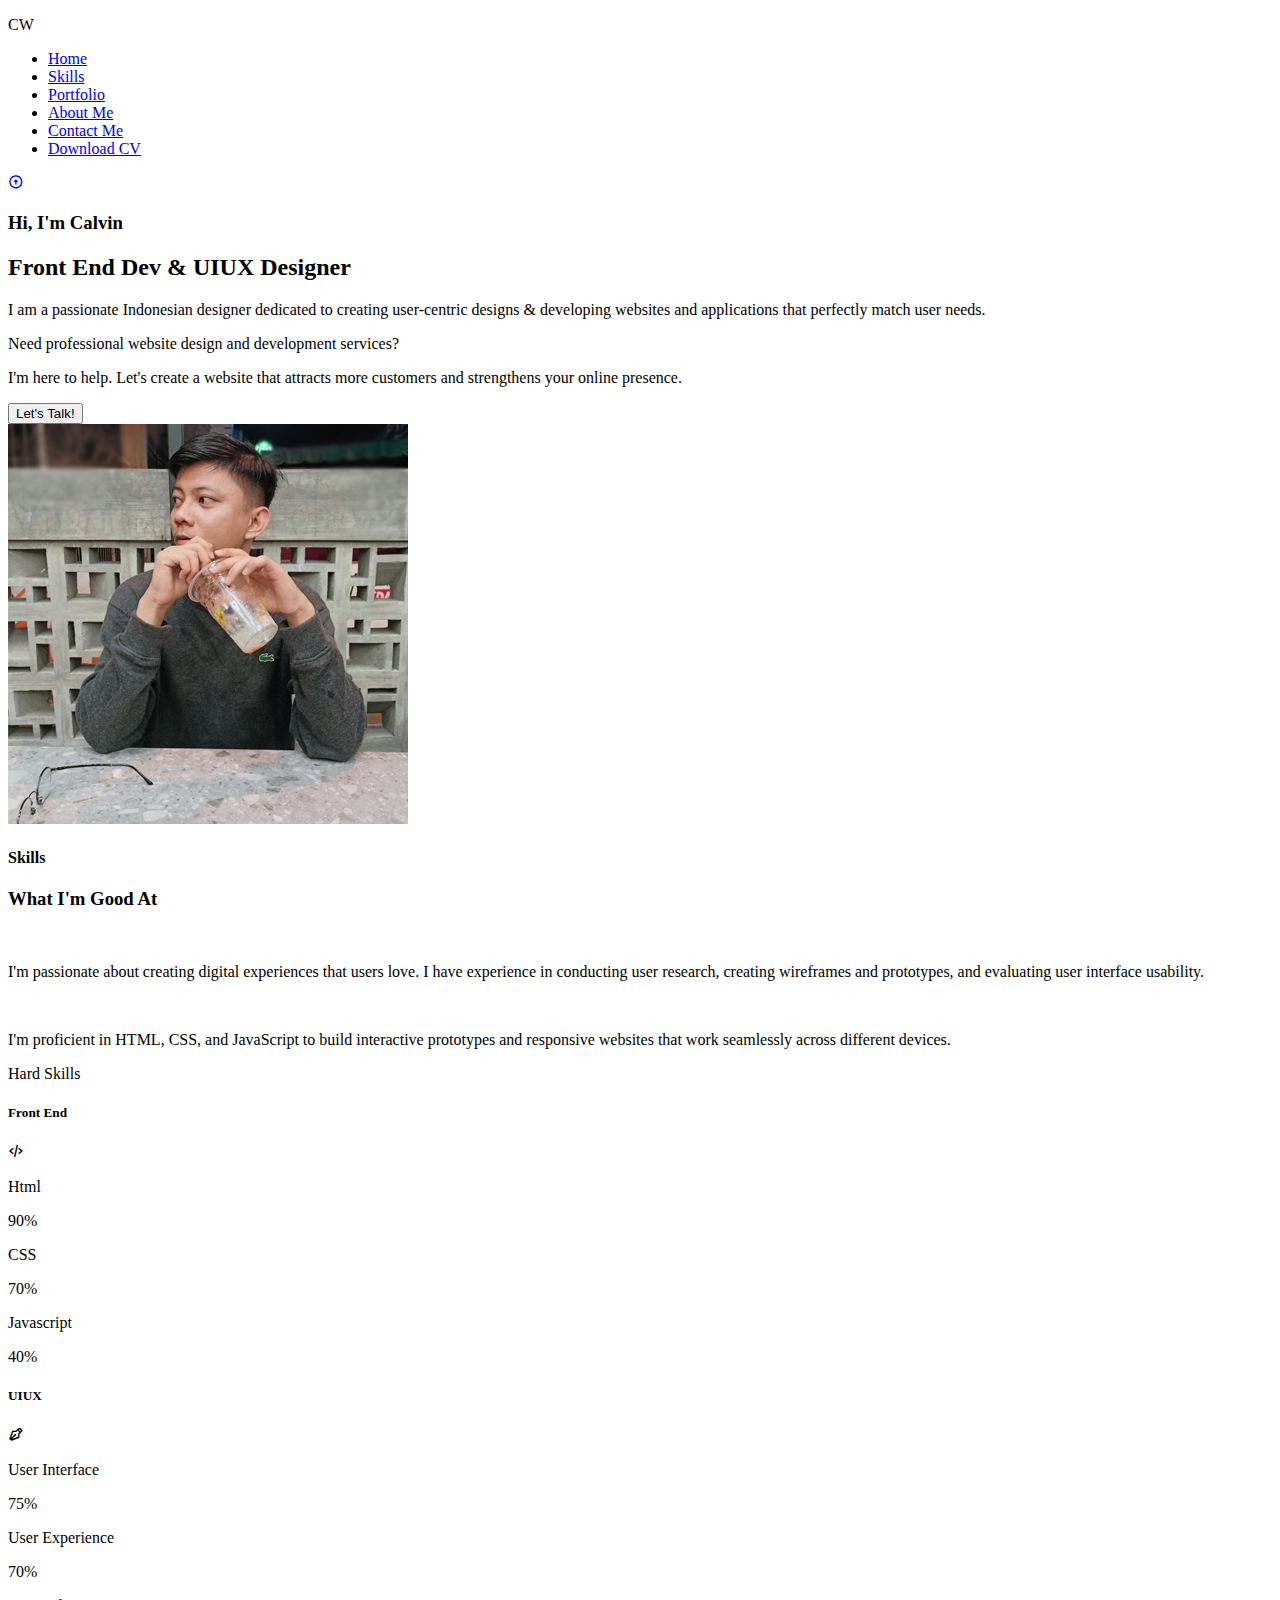
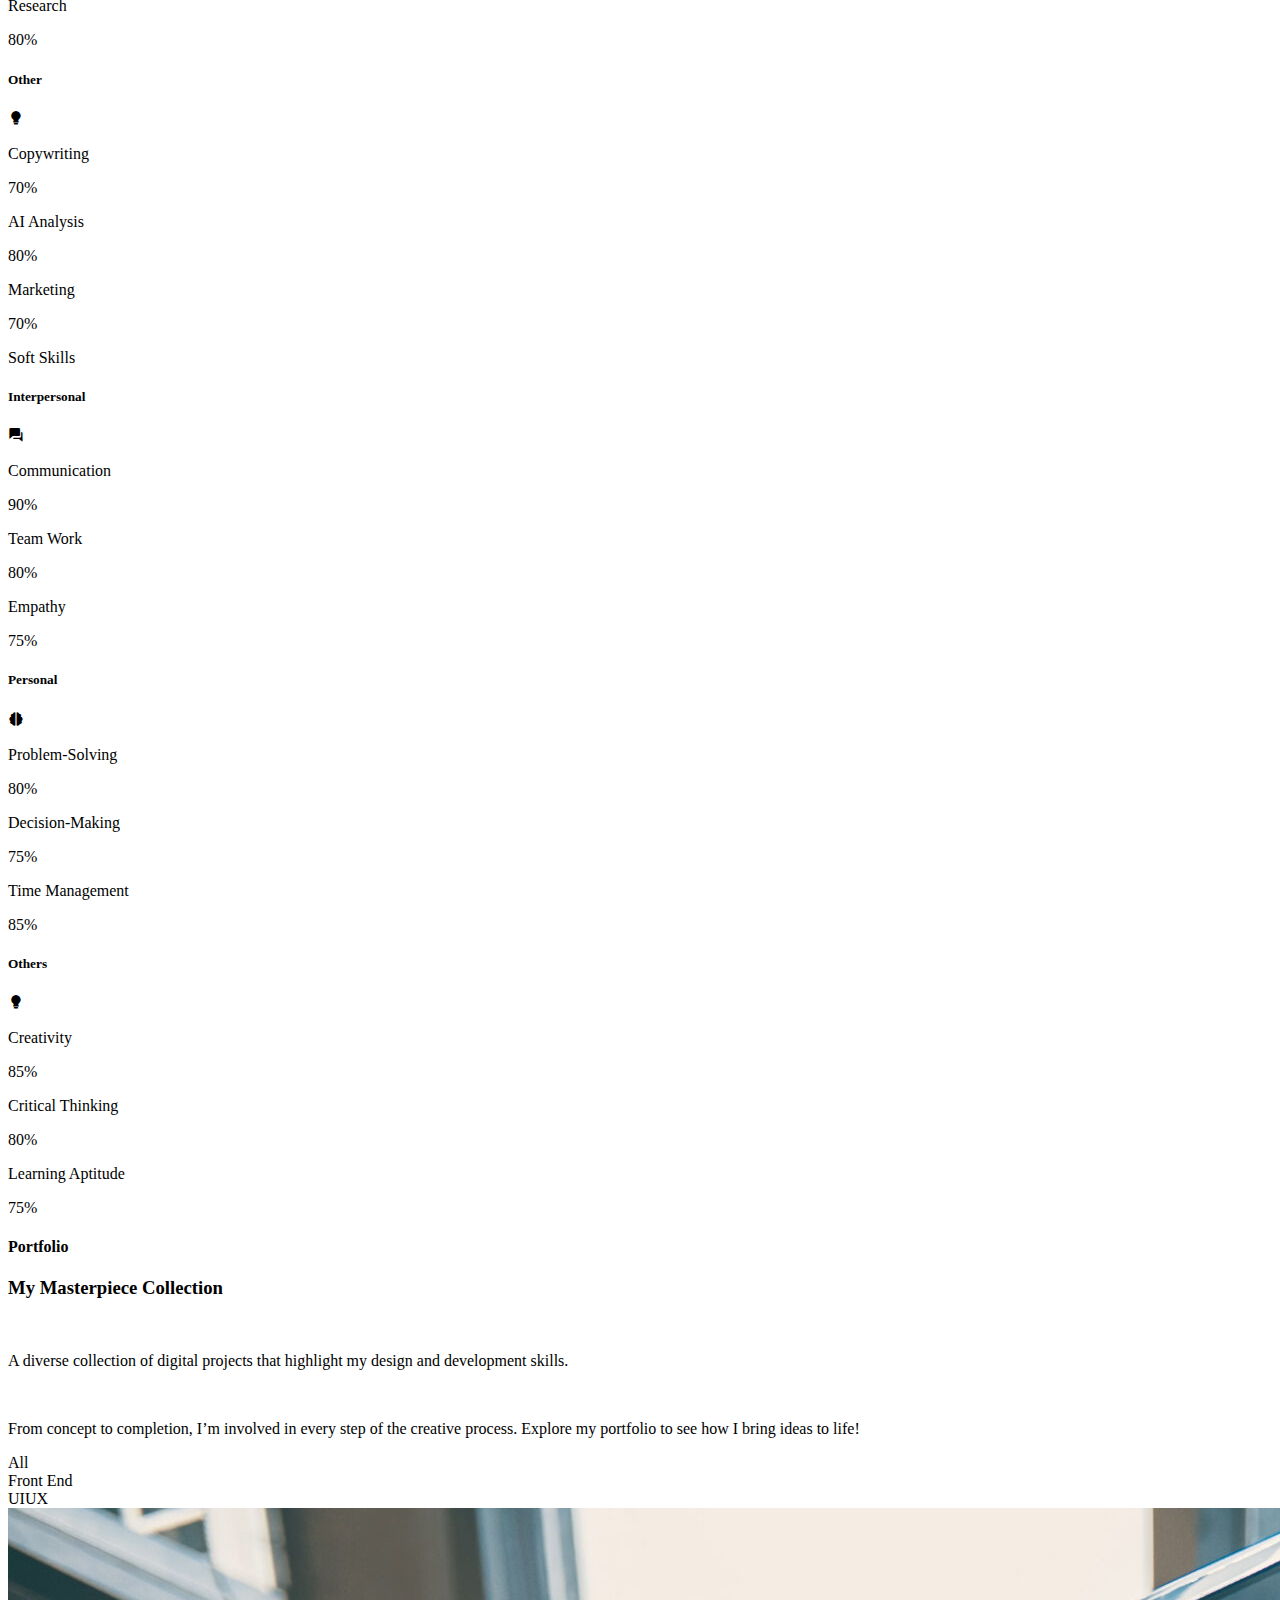
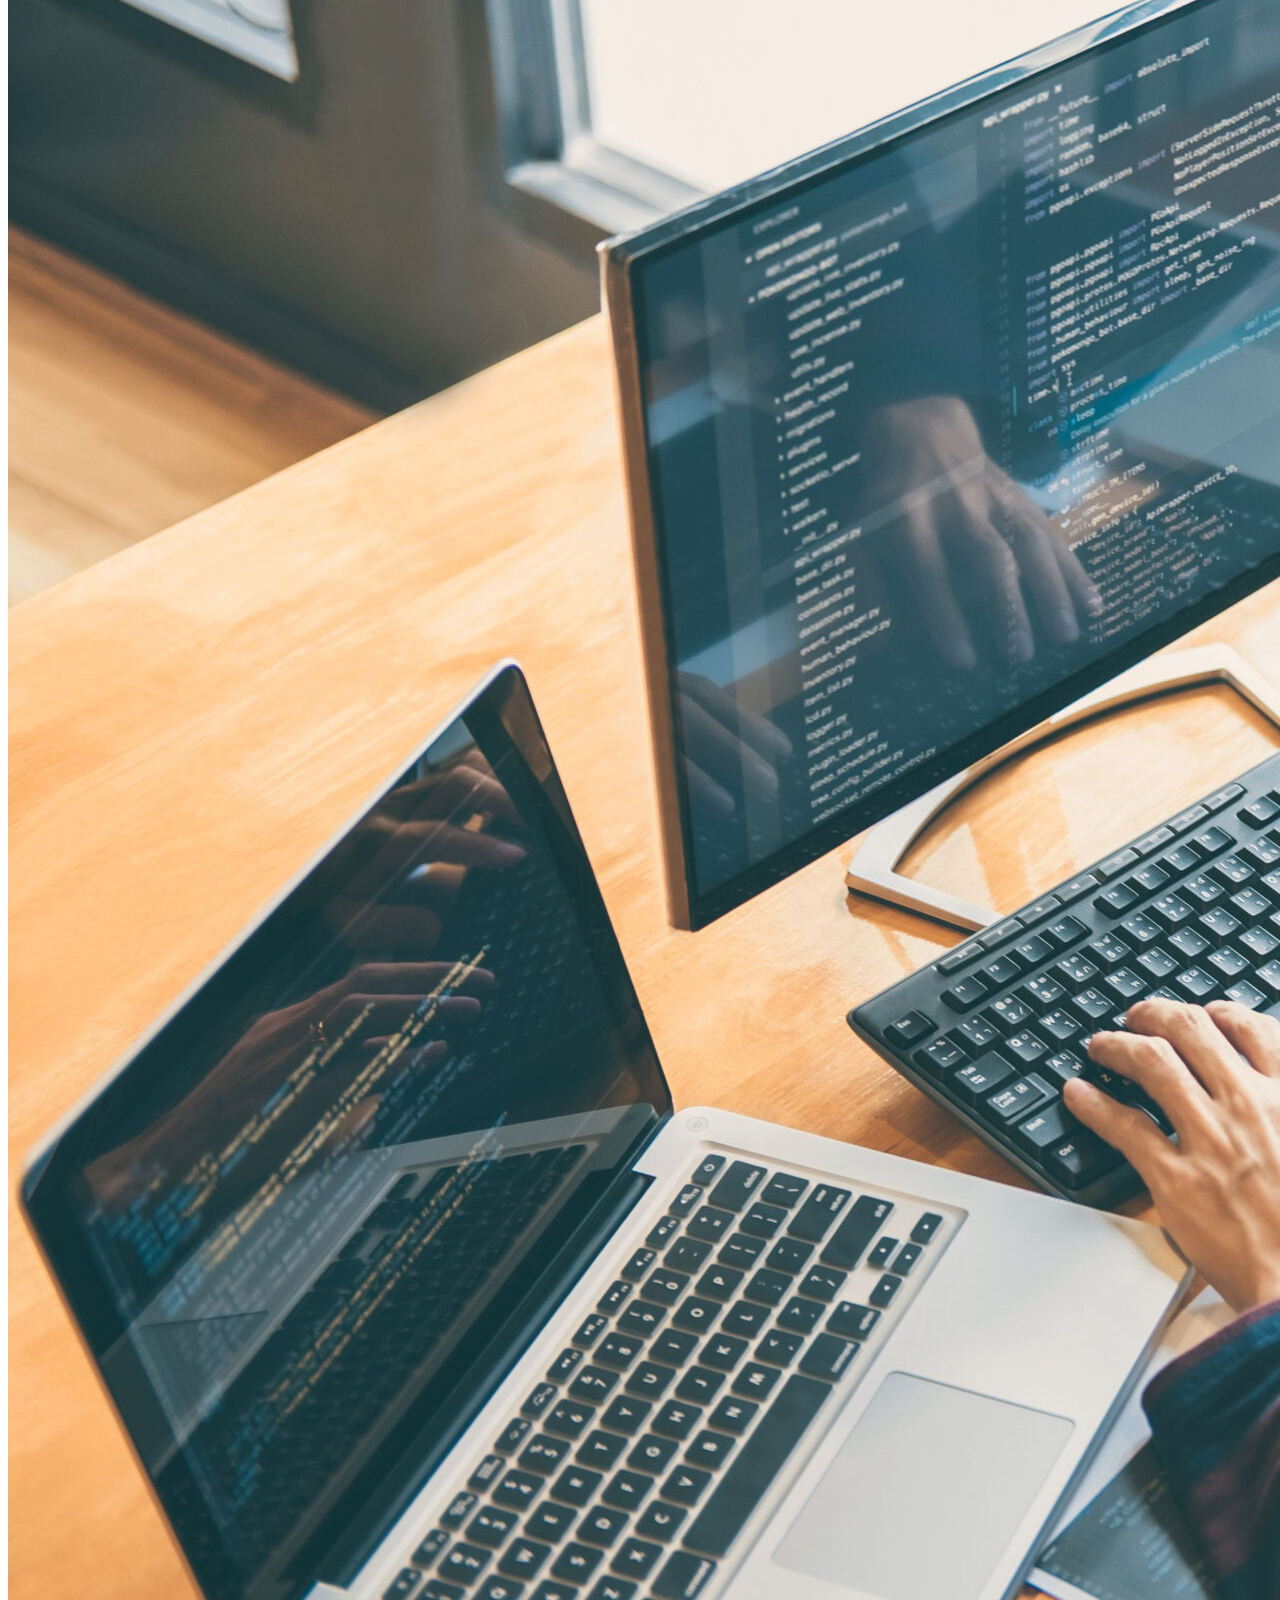
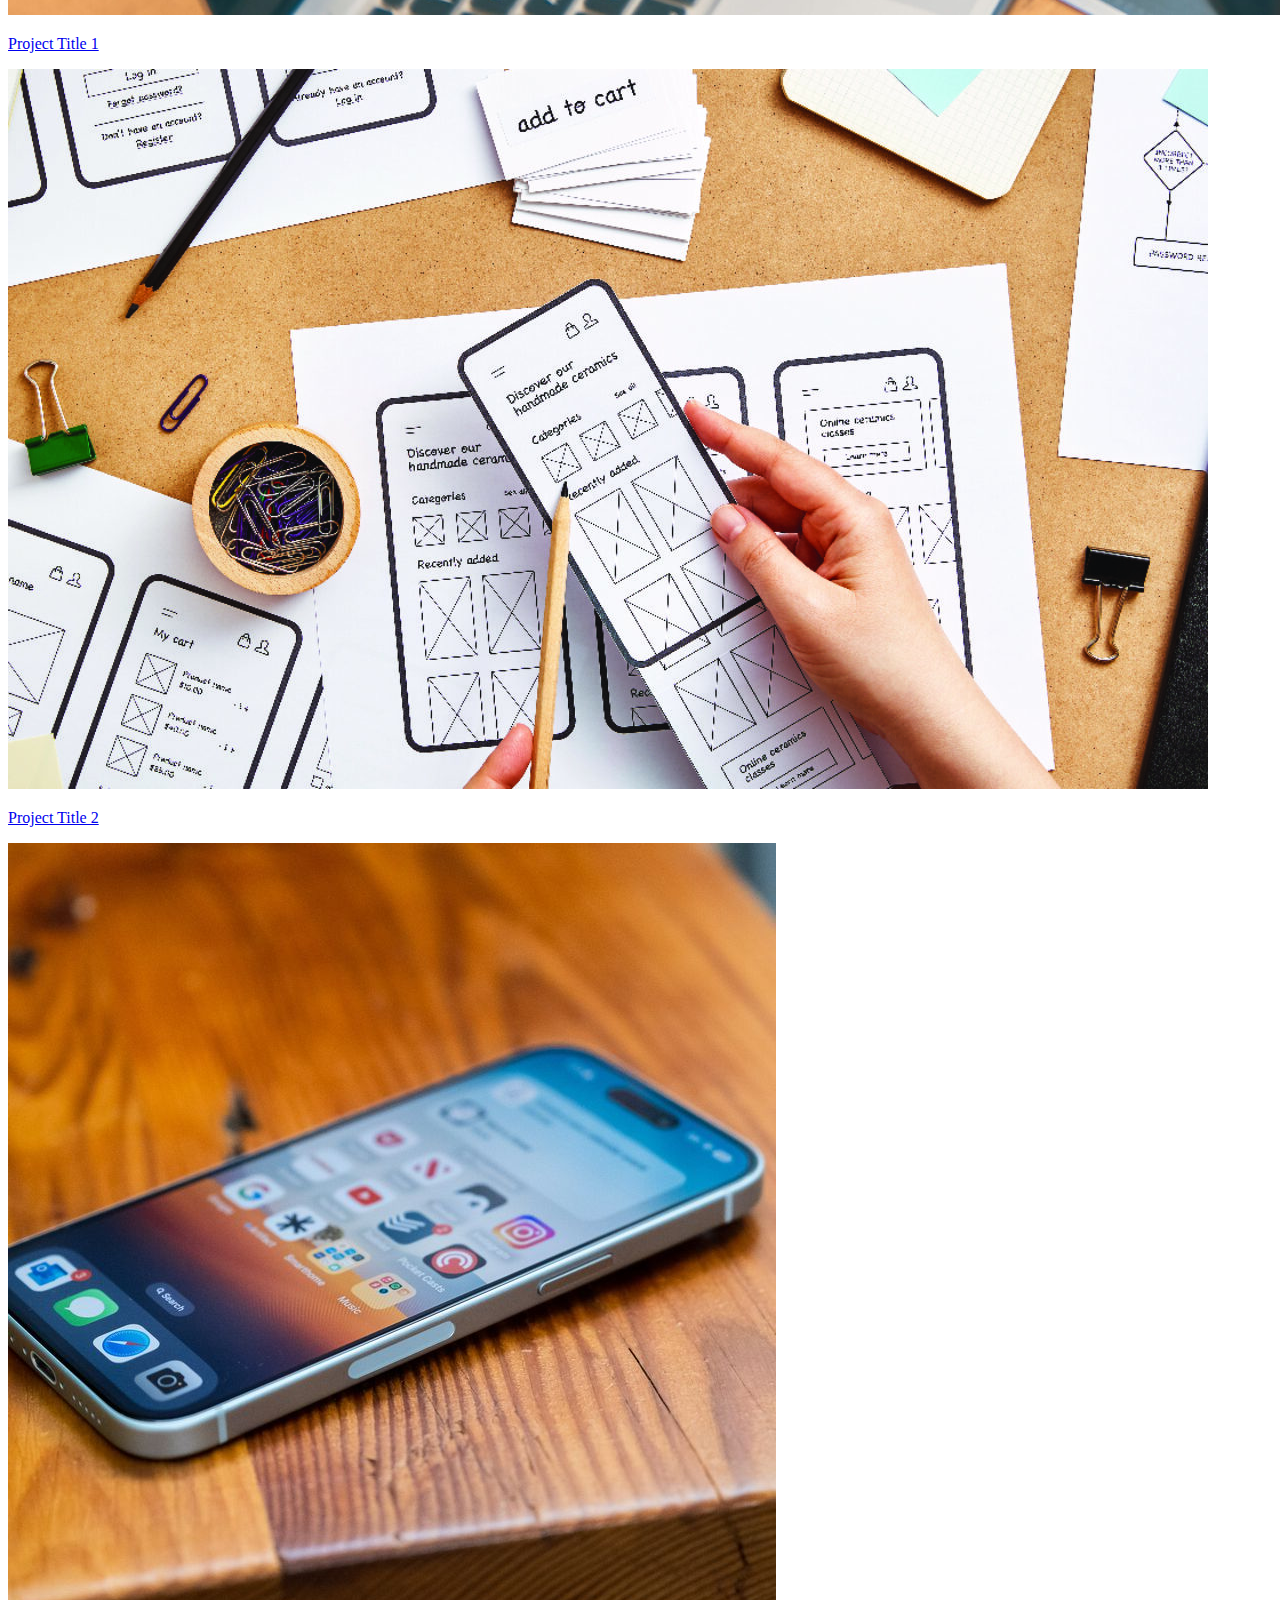
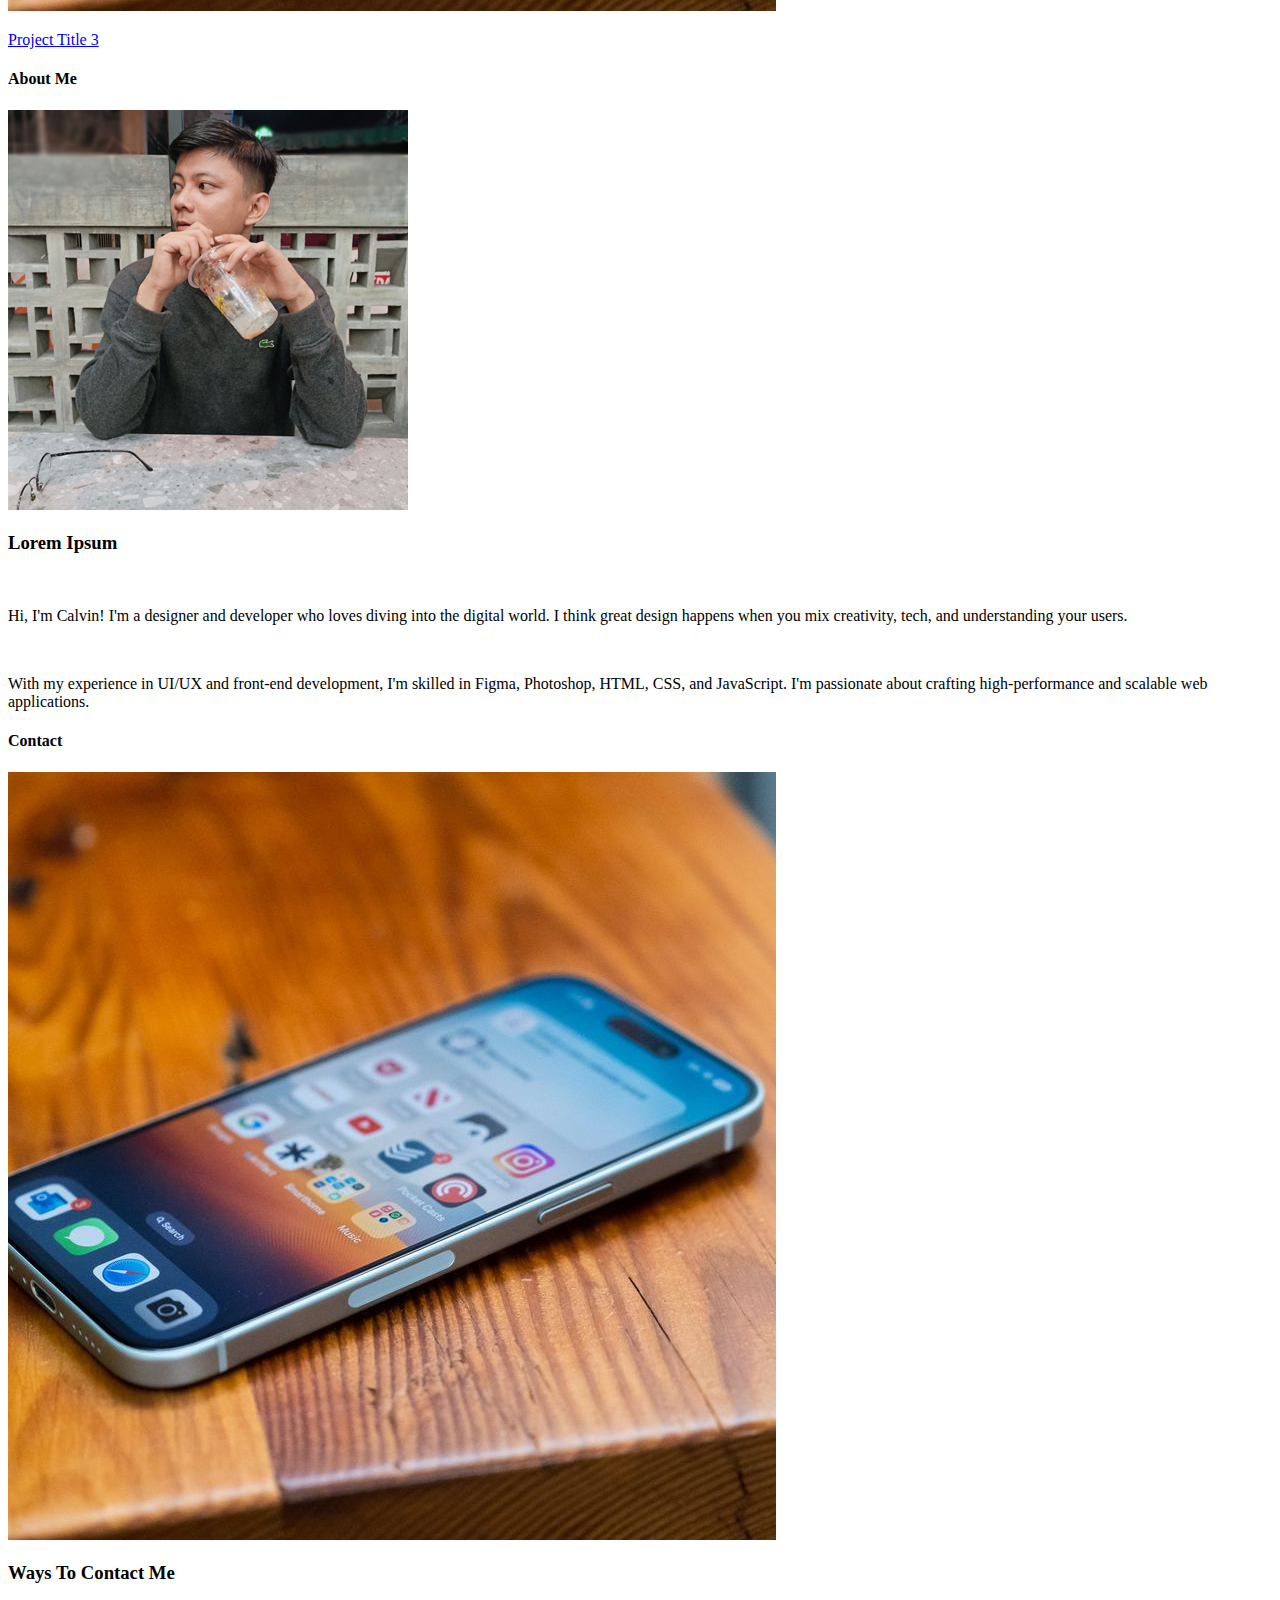
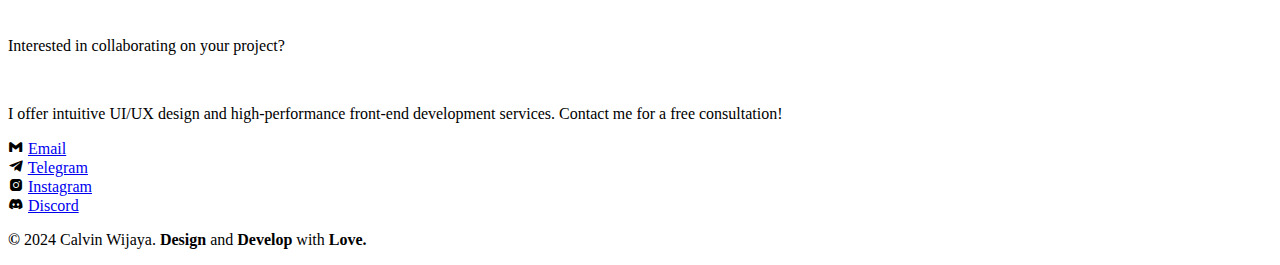
==== commit b2eaf71b: "Update index.html" ====
--- a/index.html
+++ b/index.html
@@ -4,317 +4,302 @@
 <head>
     <meta charset="UTF-8">
     <meta name="viewport" content="width=device-width, initial-scale=1.0">
-    <title>Calvin Wijaya</title>
+    <title>Document</title>
     <link href='https://unpkg.com/boxicons@2.1.4/css/boxicons.min.css' rel='stylesheet'>
     <link href="https://fonts.googleapis.com/css2?family=Montserrat:ital,wght@0,100..900;1,100..900&display=swap"
         rel="stylesheet">
-    <link rel="stylesheet" href="styles.css">
+    <link rel="stylesheet" href="style.css">
     <link rel="stylesheet" href="media.css">
-    <link rel="shortcut icon" href="img/fav-icon.png" type="image/x-icon">
 </head>
 
 <body>
-    <!-- header -->
-    <header>
-        <div class="header-wrapper">
-            <div class="header-logo">
-                <a href="index.html">
-                    <p>CW</p>
-                </a>
-            </div>
-            <nav>
-                <ul>
-                    <li><a href="#main">Home</a></li>
-                    <li><a href="#skills">Skills</a></li>
-                    <li><a href="#portfolio">Portfolio</a></li>
-                    <li><a href="#about-me">About Me</a></li>
-                    <li><a href="#contact">Contact</a></li>
-                    <li><a href="#">Download CV</a></li>
-                </ul>
-            </nav>
-            <!-- burger menu -->
-            <div class="burger-menu">
-                <span></span>
-                <span></span>
-                <span></span>
-            </div>
-        </div>
+    <!-- Navigation Section -->
+    <header class="nav-menu" id="#header">
+        <div class="my-logo">
+            <p>CW</p>
+        </div>
+        <div class="burger-menu">
+            <span></span>
+            <span></span>
+            <span></span>
+        </div>
+        <nav class="menu-list">
+            <ul>
+                <li><a href="#main">Home</a></li>
+                <li><a href="#skills">Skills</a></li>
+                <li><a href="#portfolio">Portfolio</a></li>
+                <li><a href="#about-me">About Me</a></li>
+                <li><a href="#contact">Contact Me</a></li>
+                <li><a href="#">Download CV</a></li>
+            </ul>
+        </nav>
     </header>
-    <!-- Main -->
-    <main id="main">
-        <a href="#main"><i class='bx bx-up-arrow-circle'></i></a>
-            <div class="main-wrapper">
-                <div class="main-content">
-                    <div class="main-intro">
-                        <h3><span style="font-weight: bold;">Hi, I'm Calvin</span></h3>
-                        <h2><span style="color: var(--primary-color);">Front End Dev & UIUX Designer</h2>
-                        <p>I am a passionate Indonesian designer dedicated to creating user-centric designs & developing
-                            websites and applications that perfectly match user needs.</p>
-                        <br>
-                        <p>Need professional website design and development services?</p>
-                        <br>
-                        <p>I'm here to help. Let's create a website that attracts more customers and strengthens your online
-                            presence.</p>
-                        <br>
-                        <button type="button" id="contactButton">Contact Me</button>
-                    </div>
-                    <div class="main-img">
-                        <img src="img/gambar1.png" alt="Calvin Wijaya Image">
-                    </div>
-                </div>
-            </div>
-        </main>
-    <!-- Skills -->
-    <section class="skills" id="skills">
-        <div class="skills-wrapper">
-            <div class="skills-intro">
-                <p class="skills-paragraph-text">Skills</p>
+    <!-- Main Section -->
+    <main id="#main">
+        <a href="#header"><i class='bx bx-up-arrow-circle' style="color: var(--primary-color);"></i></a>
+        <div class="main-content">
+            <div class="main-intro">
+                <h3>Hi, I'm Calvin</h3>
+                <h2><span style="color: var(--primary-color);">Front End Dev & UIUX Designer</span></h2>
+                <p>I am a passionate Indonesian designer dedicated to creating user-centric designs & developing
+                    websites and applications that perfectly match user needs.</p>
+                <p>Need professional website design and development services?</p>
+                <p>I'm here to help. Let's create a website that attracts more customers and strengthens your online
+                    presence.</p>
+                <button type="button">Let's Talk!</button>
+            </div>
+            <div class="main-img">
+                <img src="img/gambar1.png" alt="Calvin Wijaya Profile">
+            </div>
+        </div>
+    </main>
+    <!-- Skills Section -->
+    <section id="skills">
+        <div class="skl-wrapper">
+            <div class="skl-title">
+                <h4>Skills</h4>
+            </div>
+            <div class="skl-intro">
                 <h3>What I'm Good At</h3>
-                <p>I'm passionate about creating digital experiences that users love.</p>
                 <br>
-                <p>I have experience in conducting user research, creating wireframes and prototypes, and evaluating
-                    user interface usability.</p>
+                <p>I'm passionate about creating digital experiences that users love. I have experience in conducting
+                    user research, creating wireframes and prototypes, and evaluating user interface usability.</p>
                 <br>
                 <p>I'm proficient in HTML, CSS, and JavaScript to build interactive prototypes and responsive websites
                     that work seamlessly across different devices.</p>
             </div>
-            <!-- Bagian Skills Card -->
-            <div class="skills-list-wrapper">
-                <!-- Hard Skills Section -->
-                <div class="hard-skills">
-                    <div class="skill-text">
-                        <p class="hard-skill-paragraph">Hard Skills</p>
-                    </div>
-                    <!-- Skills Card -->
-                    <div class="skills-card-wrapper">
-                        <!-- Front End (UTAMA KITA) -->
-                        <div class="skills-card">
-                            <p class="card-title">Front End</p>
-                            <i class='bx bx-code-alt'></i>
-                            <p>HTML</p>
-                            <div class="container">
-                                <div class="skill html">90%</div>
-                            </div>
-                            <p>CSS</p>
-                            <div class="container">
-                                <div class="skill CSS">70%</div>
-                            </div>
-                            <p>Javascript</p>
-                            <div class="container">
-                                <div class="skill Javascript">40%</div>
-                            </div>
-                        </div>
+            <div class="skl-content">
+                <p class="technical-skill">Hard Skills</p>
+                <div class="skl-card-wrapper">
+                    <div class="skl-card">
+                        <!-- Front End -->
+                        <h5>Front End</h5>
+                        <i class='bx bx-code-alt'></i>
+                        <p>Html</p>
+                        <div class="container">
+                            <div class="skill html">90%</div>
+                        </div>
+                        <p>CSS</p>
+                        <div class="container">
+                            <div class="skill CSS">70%</div>
+                        </div>
+                        <p>Javascript</p>
+                        <div class="container">
+                            <div class="skill JavaScript">40%</div>
+                        </div>
+                    </div>
+                    <div class="skl-card">
                         <!-- UIUX -->
-                        <div class="skills-card">
-                            <p class="card-title">UIUX</p>
-                            <i class='bx bxs-pen'></i>
-                            <p>User Interface</p>
-                            <div class="container">
-                                <div class="skill UI">75%</div>
-                            </div>
-                            <p>User Experience</p>
-                            <div class="container">
-                                <div class="skill UX">70%</div>
-                            </div>
-                            <p>User Research</p>
-                            <div class="container">
-                                <div class="skill research">80%</div>
-                            </div>
-                        </div>
-                        <!-- AI -->
-                        <div class="skills-card">
-                            <p class="card-title">Other</p>
-                            <i class='bx bxs-bulb'></i>
-                            <p>Copywriting</p>
-                            <div class="container">
-                                <div class="skill Copywriting">70%</div>
-                            </div>
-                            <p>AI analysis</p>
-                            <div class="container">
-                                <div class="skill AI">80%</div>
-                            </div>
-                            <p>Marketing</p>
-                            <div class="container">
-                                <div class="skill marketing">70%</div>
-                            </div>
-                        </div>
-                    </div>
-                </div>
-                <!-- Soft Skill Section -->
-                <div class="hard-skills">
-                    <div class="skill-text">
-                        <p class="hard-skill-paragraph">Soft Skills</p>
-                    </div>
-                    <!-- Skills Card -->
-                    <div class="skills-card-wrapper">
+                        <h5>UIUX</h5>
+                        <i class='bx bx-pen'></i>
+                        <p>User Interface</p>
+                        <div class="container">
+                            <div class="skill ui">75%</div>
+                        </div>
+                        <p>User Experience</p>
+                        <div class="container">
+                            <div class="skill ux">70%</div>
+                        </div>
+                        <p>Research</p>
+                        <div class="container">
+                            <div class="skill search">80%</div>
+                        </div>
+                    </div>
+                    <div class="skl-card">
+                        <!-- Others -->
+                        <h5>Other</h5>
+                        <i class='bx bxs-bulb'></i>
+                        <p>Copywriting</p>
+                        <div class="container">
+                            <div class="skill copy">70%</div>
+                        </div>
+                        <p>AI Analysis</p>
+                        <div class="container">
+                            <div class="skill analys">80%</div>
+                        </div>
+                        <p>Marketing</p>
+                        <div class="container">
+                            <div class="skill market">70%</div>
+                        </div>
+                    </div>
+                </div>
+                <!-- Soft Skill -->
+                <p class="technical-skill">Soft Skills</p>
+                <div class="skl-card-wrapper">
+                    <div class="skl-card">
                         <!-- Interpersonal -->
-                        <div class="skills-card">
-                            <p class="card-title">Interpersonal</p>
-                            <i class='bx bxs-conversation'></i>
-                            <p>Communication</p>
-                            <div class="container">
-                                <div class="skill com">90%</div>
-                            </div>
-                            <p>TeamWork</p>
-                            <div class="container">
-                                <div class="skill tw">80%</div>
-                            </div>
-                            <p>Empathy</p>
-                            <div class="container">
-                                <div class="skill emp">75%</div>
-                            </div>
-                        </div>
+                        <h5>Interpersonal</h5>
+                        <i class='bx bxs-conversation'></i>
+                        <p>Communication</p>
+                        <div class="container">
+                            <div class="skill cm">90%</div>
+                        </div>
+                        <p>Team Work</p>
+                        <div class="container">
+                            <div class="skill tw">80%</div>
+                        </div>
+                        <p>Empathy</p>
+                        <div class="container">
+                            <div class="skill empt">75%</div>
+                        </div>
+                    </div>
+                    <div class="skl-card">
+                        <h5>Personal</h5>
                         <!-- Personal -->
-                        <div class="skills-card">
-                            <p class="card-title">Personal</p>
-                            <i class='bx bxs-brain'></i>
-                            <p>Problem-Solving</p>
-                            <div class="container">
-                                <div class="skill pb">80%</div>
-                            </div>
-                            <p>Decision-Making</p>
-                            <div class="container">
-                                <div class="skill dm">75%</div>
-                            </div>
-                            <p>Time Management</p>
-                            <div class="container">
-                                <div class="skill tm">85%</div>
-                            </div>
-                        </div>
-                        <!-- Other -->
-                        <div class="skills-card">
-                            <p class="card-title">Other</p>
-                            <i class='bx bxs-bulb'></i>
-                            <p>Creativity</p>
-                            <div class="container">
-                                <div class="skill crea">85%</div>
-                            </div>
-                            <p>Critical Thinking</p>
-                            <div class="container">
-                                <div class="skill ct">80%</div>
-                            </div>
-                            <p>learning aptitude</p>
-                            <div class="container">
-                                <div class="skill la">75%</div>
-                            </div>
+                        <i class='bx bxs-brain'></i>
+                        <p>Problem-Solving</p>
+                        <div class="container">
+                            <div class="skill ps">80%</div>
+                        </div>
+                        <p>Decision-Making</p>
+                        <div class="container">
+                            <div class="skill dm">75%</div>
+                        </div>
+                        <p>Time Management</p>
+                        <div class="container">
+                            <div class="skill tm">85%</div>
+                        </div>
+                    </div>
+                    <div class="skl-card">
+                        <!-- Others -->
+                        <h5>Others</h5>
+                        <i class='bx bxs-bulb'></i>
+                        <p>Creativity</p>
+                        <div class="container">
+                            <div class="skill crea">85%</div>
+                        </div>
+                        <p>Critical Thinking</p>
+                        <div class="container">
+                            <div class="skill ct">80%</div>
+                        </div>
+                        <p>Learning Aptitude</p>
+                        <div class="container">
+                            <div class="skill la">75%</div>
                         </div>
                     </div>
                 </div>
             </div>
         </div>
     </section>
-    <!-- Portfolio -->
-    <section class="portfolio" id="portfolio">
-        <div class="portfolio-wrapper">
-            <div class="portfolio-content">
-                <div class="portfolio-intro-text">
-                    <p class="port-title-paragraph">Portfolio</p>
-                    <h3>My Masterpiece Collection</h3>
-                    <p>A diverse collection of digital projects that highlight my design and development skills. From
-                        concept to completion, I’m involved in every step of the creative process.</p>
+    <!-- Portfolio Section -->
+    <section id="portfolio">
+        <div class="port-wrapper">
+            <div class="port-title">
+                <h4>Portfolio</h4>
+            </div>
+            <div class="port-intro">
+                <h3>My Masterpiece Collection</h3>
+                <br>
+                <p>A diverse collection of digital projects that highlight my design and development skills.</p>
+                <br>
+                <p>From concept to completion, I’m involved in every step of the creative process. Explore my portfolio
+                    to see how I bring ideas to life!</p>
+            </div>
+            <!-- Portofolio Navigation -->
+            <div class="port-nav">
+                <li id="all"><a data-category="all">All</a></li>
+                <li id="frontend"><a data-category="frontend">Front End</a></li>
+                <li id="uiux"><a data-category="uiux">UIUX</a></li>
+            </div>
+            <!-- Portofolio Category Card -->
+            <div class="port-project">
+                <!-- Project 1 -->
+                <div class="project" data-category="frontend">
+                    <a href="project.html">
+                        <img src="img/front end.jpg" alt="Front End">
+                        <p>Project Title 1</p>
+                    </a>
+                </div>
+                <!-- Project 2 -->
+                <div class="project" data-category="uiux">
+                    <a href="project.html">
+                        <img src="img/uiux.jpg" alt="UIUX">
+                        <p>Project Title 2</p>
+                    </a>
+                </div>
+                <!-- Project 3 -->
+                <div class="project" data-category="all">
+                    <a href="project.html">
+                        <img src="img/phone.jpg" alt="Other">
+                        <p>Project Title 3</p>
+                    </a>
+                </div>
+            </div>
+        </div>
+    </section>
+    <!-- About Me Section -->
+    <section id="about-me">
+        <div class="aboutme-wrapper">
+            <div class="aboutme-title">
+                <h4>About Me</h4>
+            </div>
+            <div class="aboutme-content">
+                <div class="about-img">
+                    <img src="img/gambar1.png" alt="#">
+                </div>
+                <div class="about-text">
+                    <h3>Lorem Ipsum</h3>
                     <br>
-                    <p>Explore my portfolio to see how I bring ideas to life!</p>
-                </div>
-                <div class="port-nav">
-                    <ul>
-                        <li id="all"><a data-category="all">All</a></li>
-                        <li id="frontend"><a data-category="frontend">Front End</a></li>
-                        <li id="uiux"><a data-category="uiux">UI/UX</a></li>
-                    </ul>
-                    <div class="portfolio-items">
-                        <!-- Portfolio Item 1 -->
-                        <div class="category" data-category="frontend">
-                            <a href="projects.html">
-                                <img src="img/front end.jpg" alt="">
-                                    <p>Project Title 1</p>
-                            </a>
-                        </div>
-                        <!-- Portfolio Item 2 -->
-                        <div class="category" data-category="uiux">
-                            <a href="projects.html">
-                                <img src="img/uiux.jpg" alt="">
-                                    <p>Project Title 2</p>
-                            </a>
-                        </div>
-                        <!-- Portfolio Item 3 -->
-                        <div class="category" data-category="all">
-                            <a href="projects.html">
-                                <img src="img/uiux.jpg" alt="">
-                                    <p>Project Title 3</p>
-                            </a>
-                        </div>
-                    </div>
-                </div>
-            </div>
+                    <p>Hi, I'm Calvin! I'm a designer and developer who loves diving into the digital world. I think
+                        great design happens when you mix creativity, tech, and understanding your users.</p>
+                    <br>
+                    <p>With my experience in UI/UX and front-end development, I'm skilled in Figma, Photoshop, HTML,
+                        CSS, and JavaScript. I'm passionate about crafting high-performance and scalable web
+                        applications.</p>
+                </div>
+            </div>
+        </div>
     </section>
-    <!-- About Me -->
-    <section class="about-me" id="about-me">
-        <div class="aboutme-content">
-            <p class="about-intro-text">About Me</p>
-            <div class="aboutme-intro">
-                <img src="img/gambar1.png" alt="#">
-                <div class="aboutme-text">
-                    <p>Hi, I'm Calvin! I'm a designer and developer who loves diving into the digital world.</p>
+    <!-- Contact Section -->
+    <section id="contact">
+        <div class="contact-wrapper">
+            <div class="contact-title">
+                <h4>Contact</h4>
+            </div>
+            <div class="contact-content">
+                <div class="contact-img">
+                    <img src="img/phone.jpg" alt="Smartphone">
+                </div>
+                <div class="contact-intro">
+                    <h3>Ways To Contact Me</h3>
                     <br>
-                    <p>I think great design happens when you mix creativity, tech, and understanding your users.With my
-                        experience in UI/UX and front-end development, I'm skilled in Figma, Photoshop, HTML, CSS, and
-                        JavaScript.</p>
-                    <br>
-                    <p>I'm passionate about crafting high-performance and scalable web applications.</p>
-                </div>
-            </div>
-        </div>
-    </section>
-    <!-- Contact -->
-    <section class="contact" id="contact">
-        <div class="contact-wrapper">
-            <div class="contact-intro">
-                <p>Contact</p>
-            </div>
-            <!-- Contact Content -->
-            <div class="contact-content">
-                <div class="contact-text">
-                    <h3>Ways To Contact Me</h3>
                     <p>Interested in collaborating on your project?</p>
                     <br>
                     <p>I offer intuitive UI/UX design and high-performance front-end development services. Contact me
                         for a free consultation!</p>
-                    <br>
-                    <div class="sc-icn">
-                        <div class="icn-link">
-                            <i class='bx bxl-gmail'></i>
-                            <a href="mailto:awiwijaya123@gmail.com">Email</a>
-                        </div>
-                        <div class="icn-link">
-                            <i class='bx bxl-telegram'></i>
-                            <a href="https://t.me/calvinwijayaa" target="_blank" rel="noopener noreferrer">Telegram</a>
-                        </div>
-                        <div class="icn-link">
-                            <i class='bx bxl-instagram-alt'></i>
-                            <a href="https://www.instagram.com/calvinvijay14/" target="_blank"
-                                rel="noopener noreferrer">Instagram</a>
-                        </div>
-                        <div class="icn-link">
-                            <i class='bx bxl-discord-alt'></i>
-                            <a href="https://discordapp.com/users/calvinwijayaaa" target="_blank"
-                                rel="noopener noreferrer">Discord</a>
-                        </div>
-                    </div>
-                </div>
-                <div class="contact-img">
-                    <img src="img/phone.jpg" alt="#">
+                        <div class="contact-icn">
+                            <div class="icn-link">
+                                <i class='bx bxl-gmail'></i>
+                                <a href="mailto:awiwijaya123@gmail.com">Email</a>
+                            </div>
+                            <div class="icn-link">
+                                <i class='bx bxl-telegram'></i>
+                                <a href="https://t.me/calvinwijayaa" target="_blank" rel="noopener noreferrer">Telegram</a>
+                            </div>
+                            <div class="icn-link">
+                                <i class='bx bxl-instagram-alt'></i>
+                                <a href="https://www.instagram.com/calvinvijay14/" target="_blank"
+                                    rel="noopener noreferrer">Instagram</a>
+                            </div>
+                            <div class="icn-link">
+                                <i class='bx bxl-discord-alt'></i>
+                                <a href="https://discordapp.com/users/calvinwijayaaa" target="_blank"
+                                    rel="noopener noreferrer">Discord</a>
+                            </div>
+                        </div>
                 </div>
             </div>
         </div>
     </section>
-    <!-- Footer -->
+    <!-- Footer Section -->
     <footer>
         <div class="footer-content">
-            <p><span style="color: var(--primary-color); font-weight: bold;">&copy;</span> 2024 Calvin Wijaya. <strong>Design</strong> and
-                <strong>Develop</strong> with <strong>Love.</strong></p>
+            <p><span style="color: var(--primary-color); font-weight: bold;">&copy;</span> 2024 Calvin Wijaya.
+                <strong>Design</strong> and
+                <strong>Develop</strong> with <strong>Love.</strong>
+            </p>
         </div>
     </footer>
-
     <script src="script.js"></script>
 </body>
 
--- a/media.css
+++ b/media.css
@@ -1,21 +1,7 @@
-/* ------Desktop Size------ */
-@media (max-width: 1100px) {
-    .skills-card {
-        width: 250px;
-        height: 280px;
-        gap: 4px;
-    }
-
-    .skills-card .bx {
+/* ------Laptop Size------ */
+@media (max-width: 1024px) {
+    h1 {
         font-size: 2rem;
-    }
-
-    .skills-card p {
-        font-size: 0.8rem;
-    }
-
-    h1 {
-        font-size: 2.3rem;
         line-height: 1.6;
     }
     
@@ -25,89 +11,85 @@
     }
     
     h3 {
-        font-size: 1.3rem;
+        font-size: 1.5rem;
         line-height: 1.6;
     }
     
     p {
-        font-size: 1rem;
-        line-height: 1.6;
-    }
-
-    .sc-icn {
-        gap: 32px;
-    }
+        font-size: 0.8rem;
+        line-height: 1.6;
+    }
+
+    .main-img img {
+        width: 285px;
+        height: 285px;
+    }
+
+    .skills-card {
+        width: 290px;
+    }
+
+    .aboutme-intro img {
+        width: 285px;
+        height: 285px;
+    }
+
+    .contact-img img {
+        width: 285px;
+        height: 285px;
+    }
+
+    .icn-link {
+        flex-direction: column;
+    }
+
 }
 
 /* ------Tablet Size------ */
-
-@media (max-width: 865px) {
+@media (max-width: 992px) {
     .main-intro {
         width: 100%;
-    }
-
-    .main-intro h3 {
-        text-align: center;
-    }
-
-    .main-intro h2 {
-        text-align: center;
-    }
-
+        /* margin: 0 auto; */
+    }
+    
     .main-intro button {
         margin: 0 auto;
     }
-
+    
+    .aboutme-text {
+        width: 100%;
+    }
+    
+    .contact-text {
+        width: 100%;
+       }
+    
+    .contact-text h3 {
+        margin: 0 auto;
+    }
+    
+    .sc-icn {
+        margin: 0 auto;
+    }
+    
     .main-img img {
         width: 250px;
         height: 250px;
     }
-
+    
     .aboutme-intro img {
         width: 250px;
         height: 250px;
     }
-
+    
     .contact-img img {
         width: 250px;
         height: 250px;
     }
 
-    .aboutme-text {
-        width: 100%;
-    }
-
-    .sc-icn {
-        gap: 24px;
-    }
-
-    .bx {
-        font-size: 2rem;
-       }
-}
-
-@media (max-width: 786px) {
-
-    h1 {
-        font-size: 2rem;
-        line-height: 1.6;
-    }
-    
-    h2 {
-        font-size: 1.6rem;
-        line-height: 1.6;
-    }
-    
-    h3 {
-        font-size: 1.3rem;
-        line-height: 1.6;
-    }
-    
-    p {
-        font-size: 1rem;
-        line-height: 1.6;
-    }
-
+}
+
+@media (max-width: 768px) {
    nav {
     padding: 10px;
     position: absolute;
@@ -172,100 +154,107 @@
     padding-bottom: none;
    }
 
+   .main-intro {
+    width: 100%;
+   }
+
+   .aboutme-intro {
+    gap: 28px;
+   }
+
+   .contact-content {
+    gap: 28px;
+   }
+
+   .main-intro button {
+    margin: 0 auto;
+   }
+
+   .aboutme-text {
+    width: 100%;
+   }
+
    .contact-text {
     width: 100%;
    }
 
-   .portfolio-intro-text h2 {
-    text-align: center;
-   }
+   .contact-text h3 {
+    margin: 0 auto;
+   }
+
+   .sc-icn {
+    margin: 0 auto;
+   }
+
+   .main-img img {
+    width: 225px;
+    height: 225px;
+    }
+
+    .aboutme-intro img {
+    width: 225px;
+    height: 225px;
+    }
+
+    .contact-img img {
+    width: 225px;
+    height: 225px;
+    }
 
 }
 
 /* ------Mobile Size------ */
 
-@media (max-width: 475px) {
-
-    .main-img img {
-        width: 225px;
-        height: 225px;
-    }
-
-    .aboutme-intro img {
-        width: 225px;
-        height: 225px;
-    }
-
-    .contact-img img {
-        width: 225px;
-        height: 225px;
-    }
-
+@media (max-width: 425px) {
     h1 {
-        font-size: 2rem;
+        font-size: 1.6rem;
         line-height: 1.6;
     }
     
     h2 {
-        font-size: 1.5rem;
+        font-size: 1.4rem;
         line-height: 1.6;
     }
     
     h3 {
-        font-size: 1.3rem;
+        font-size: 1.2rem;
         line-height: 1.6;
     }
     
     p {
-        font-size: 1rem;
-        line-height: 1.6;
-    }
-
-    .skills-paragraph-text h2 {
+        font-size: 0.8rem;
+        line-height: 1.6;
+    }
+
+    main .bx {
+        font-size: 1.8rem;
+        right: 10px;
+    }
+
+    .main-wrapper {
+        width: 100%;
+    }
+
+    .main-intro h2 {
         text-align: center;
     }
 
-    .portfolio-intro-text h2 {
+    .main-intro h3 {
         text-align: center;
     }
-
-    .aboutme-intro img {
-        width: 250px;
-        height: 250px;
-    }
-
-    .contact-img img  {
-        width: 250px;
-        height: 250px;
-    }
-
-    .contact-text h2 {
-        text-align: center;
-    }
-
-    .sc-icn {
-        gap: 14px;
-    }
-
-    .sc-icn .bx {
-        font-size: 1.5rem;
-    }
-
-    .icn-link a {
-        font-size: 0.7rem;
-    }
-
-    .footer-content {
-        font-size: 0.4rem;
-    }
-}
-
-@media (max-width: 370px) {
 
     .main-img img {
         width: 200px;
         height: 200px;
     }
+    
+    .aboutme-intro {
+        gap: 24px;
+    }
+    
+    .contact-content {
+        gap: 24px;
+    }
 
     .aboutme-intro img {
         width: 200px;
@@ -277,11 +266,185 @@
         height: 200px;
     }
 
+    .skills-wrapper {
+        width: 100%;
+    }
+
+    .skills-card {
+        width: 250px;
+    }
+
+    .skills-card .bx {
+        font-size: 2rem;
+    }
+
+    .container {
+        height: 18px;
+    }
+
+    .skill {
+        height: 13px;
+        padding: 0.5% 1% 0.5% 1%;
+    }
+
+    .portfolio-content {
+        width: 100%;
+    }
+
+    .portfolio-intro-text h3 {
+        margin: 0 auto;
+    }
+
+    .aboutme-content {
+        width: 100%;
+    }
+
+    .contact-wrapper {
+        width: 100%;
+    }
+
+    .contact-text h3 {
+        text-align: center;
+    }
+
+    .sc-icn {
+        justify-content: center;
+    }
+
+    .bx {
+        padding: 2px;
+        font-size: 1.2rem;
+    }
+
+    .icn-link a {
+        font-size: 0.6rem;
+    }
+
+    .icn-link {
+        display: flex;
+        flex-direction: column;
+    }
+
+    .footer-content, p {
+        font-size: 0.6rem;
+    }
+
+}
+
+@media (max-width: 375px) {
+    .portfolio-intro-text h3 {
+        text-align: center;
+    }
+
     .bx {
         font-size: 1rem;
     }
 
     .icn-link a {
-        font-size: 0.6rem;
-    }
-}
+        font-size: 0.5rem;
+    }
+
+    .main-img img {
+        width: 170px;
+        height: 170px;
+    }
+
+    .aboutme-intro img {
+        width: 170px;
+        height: 170px;
+    }
+
+    .contact-img img {
+        width: 170px;
+        height: 170px;
+    }
+    
+       .aboutme-intro {
+        gap: 20px;
+    }
+    
+       .contact-content {
+        gap: 20px;
+    }
+}
+
+@media (max-width: 325px) {
+    main .bx {
+        font-size: 1.3rem;
+        right: 5px;
+    }
+
+    .sc-icn {
+        display: flex;
+        flex-wrap: nowrap;
+    }
+
+    .bx {
+        font-size: 0.8rem;
+    }
+
+    .icn-link a {
+        font-size: 0.3rem;
+    }
+    
+       .aboutme-intro {
+        gap: 16px;
+    }
+    
+       .contact-content {
+        gap: 16px;
+    }
+}
+
+/* ============ Project Section ============ */
+@media (max-width: 425px) {
+    .header {
+        width: 100%;
+    }
+
+    .profile {
+        justify-content: center;
+    }
+
+    .article-container {
+        width: 100%;
+    }
+
+    .profile img {
+        width: 75px;
+        height: 75px;
+    }
+
+    .contact-sct {
+        gap: 20px;
+    }   
+}
+
+@media (max-width: 325px) {
+    .profile-intro p {
+        font-size: 0.4rem;
+    }
+
+    .profile-intro time {
+        font-size: 0.4rem;
+    }
+
+    .profile img {
+        width: 65px;
+        height: 65px;
+    }
+
+    .contact-sct {
+        /* border: 3px solid green; */
+        gap: 12px;
+        display: flex;
+        flex-wrap: nowrap;
+    }
+    
+}
+
+@media (max-width: 375px) {
+    .contact-sct {
+        gap: 16px;
+    }
+}
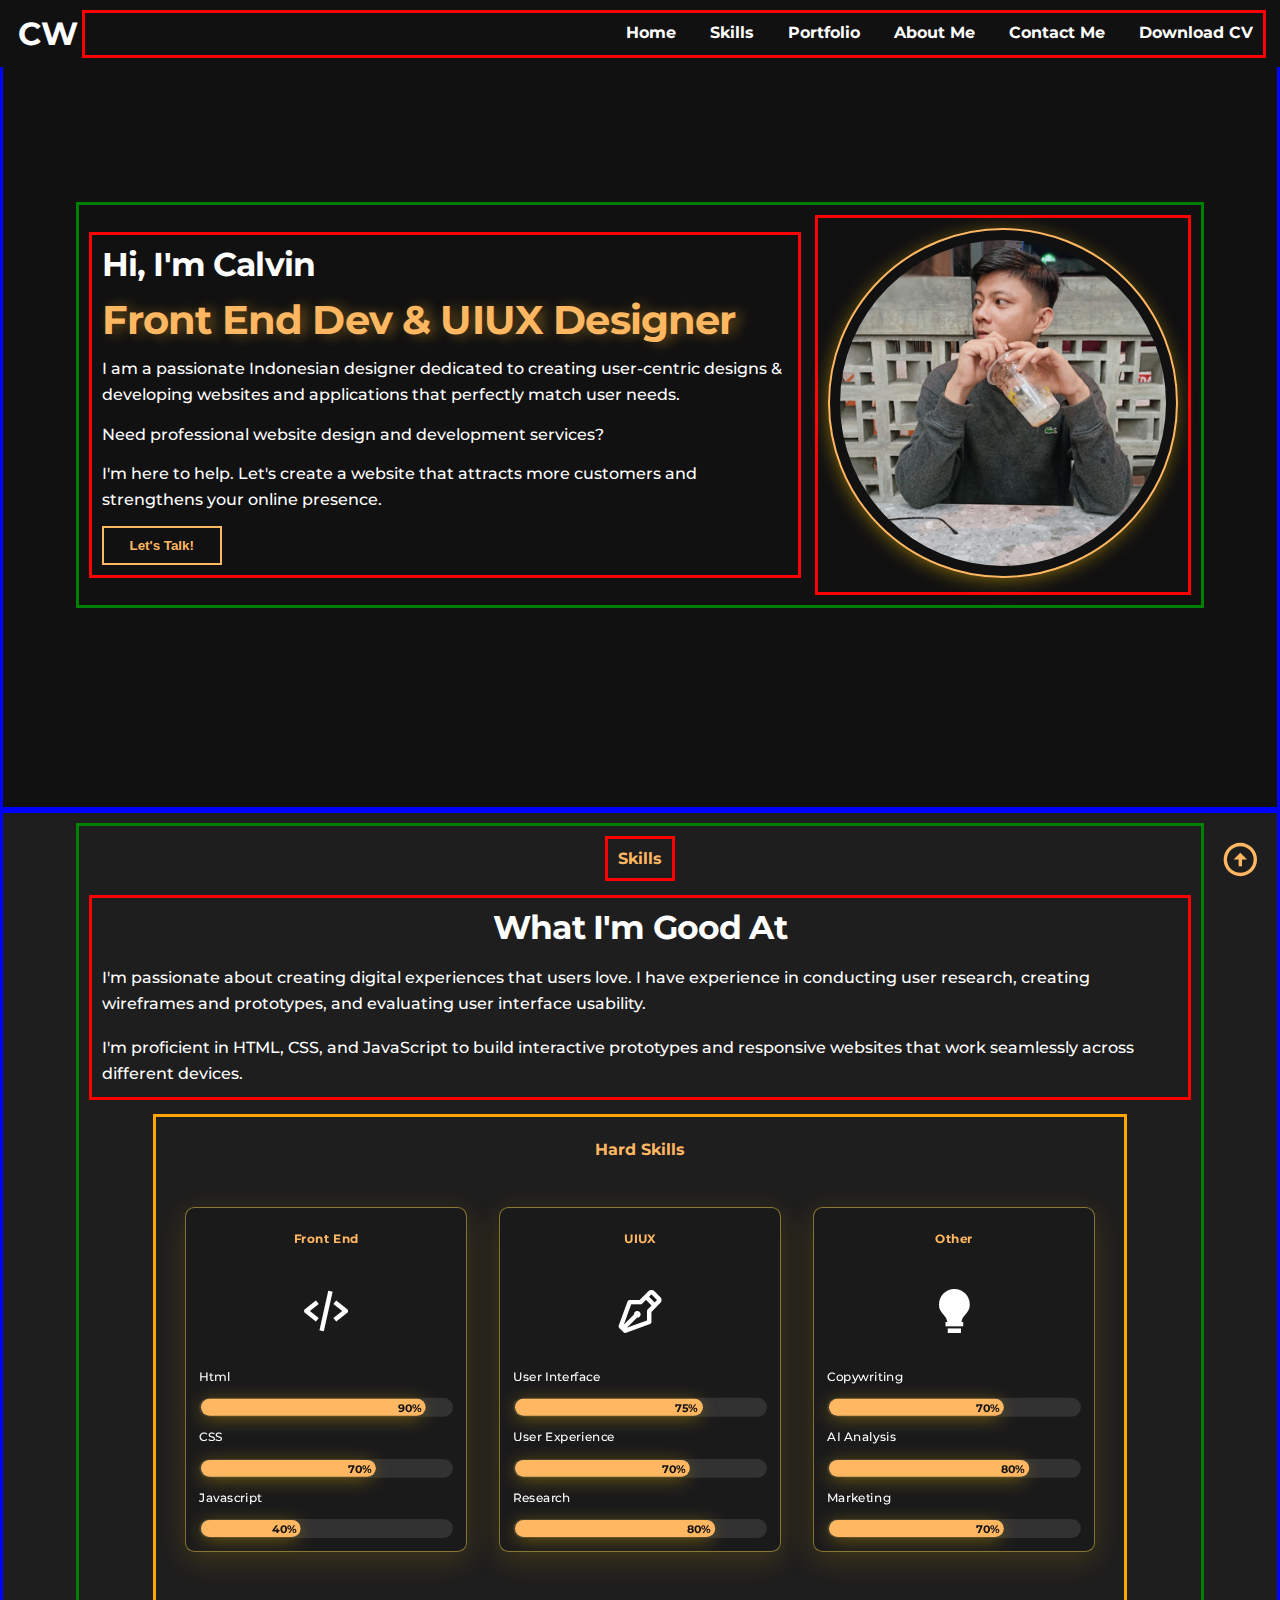
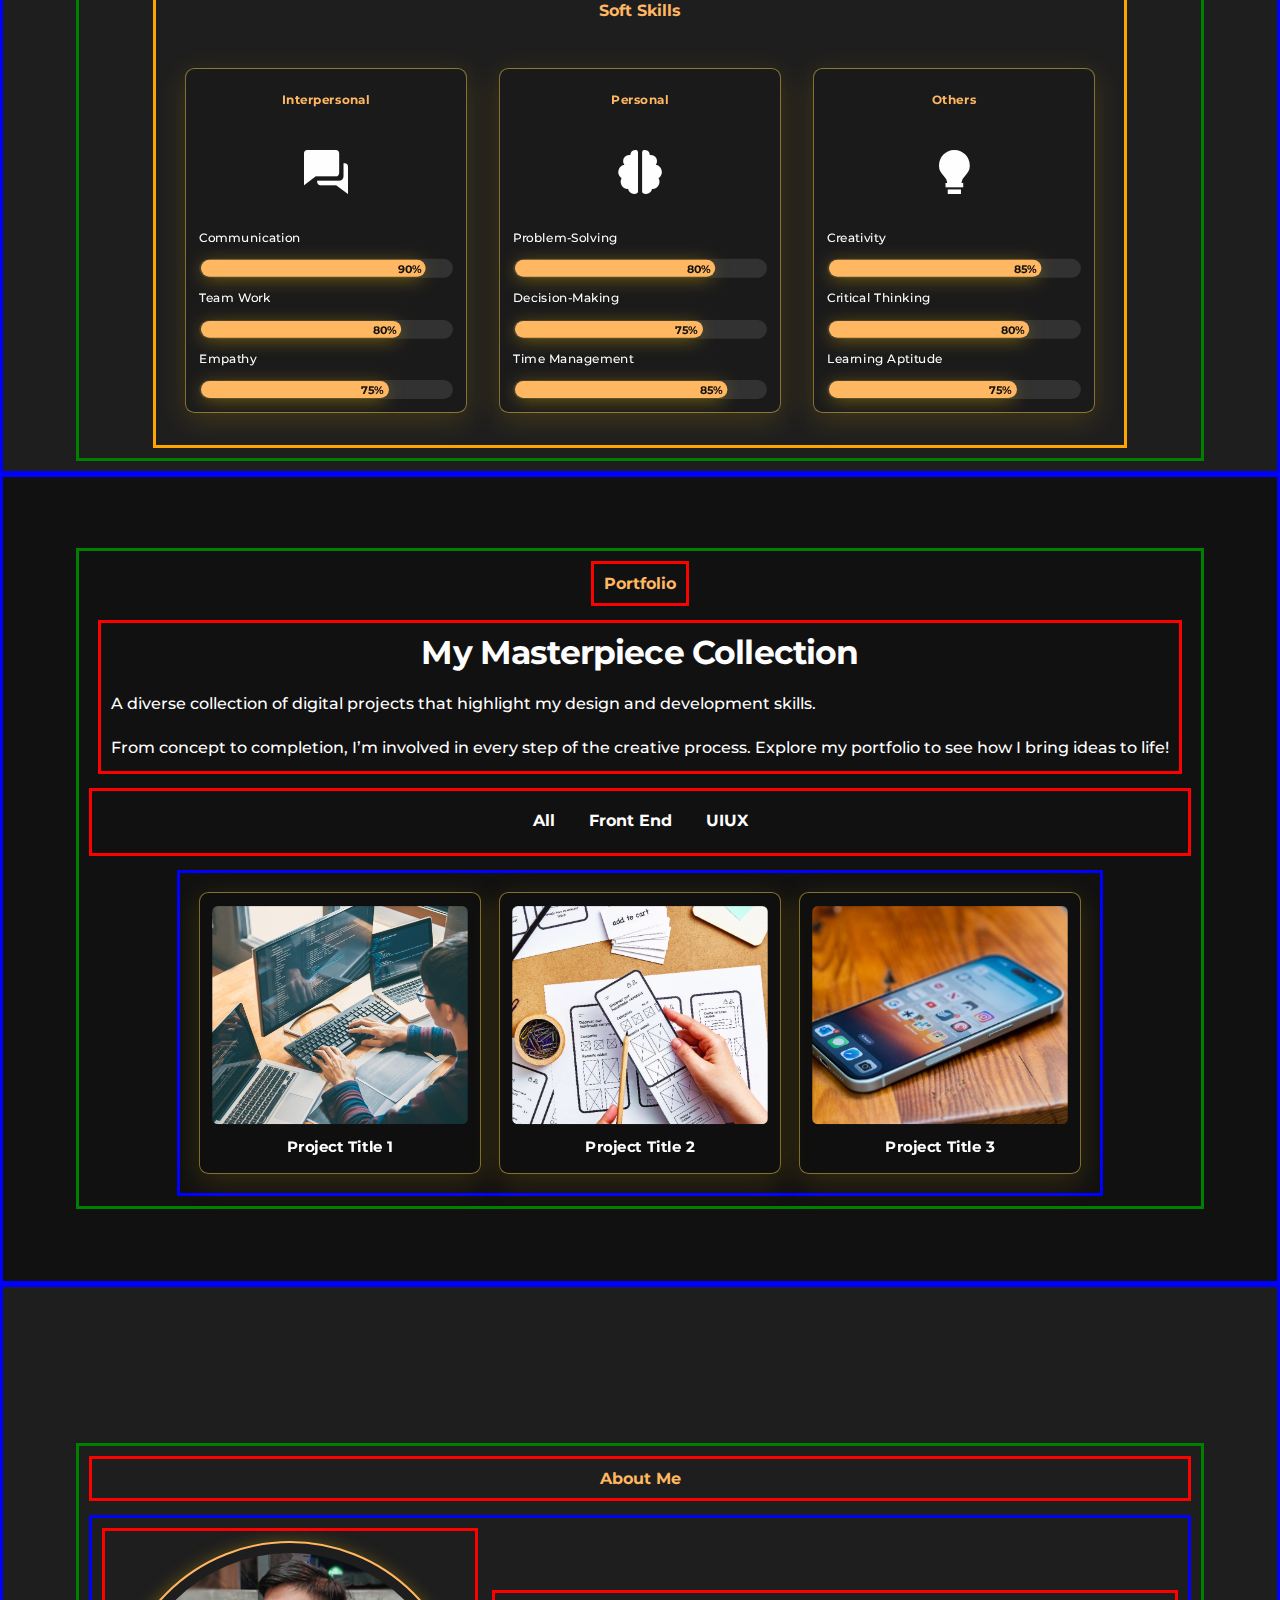
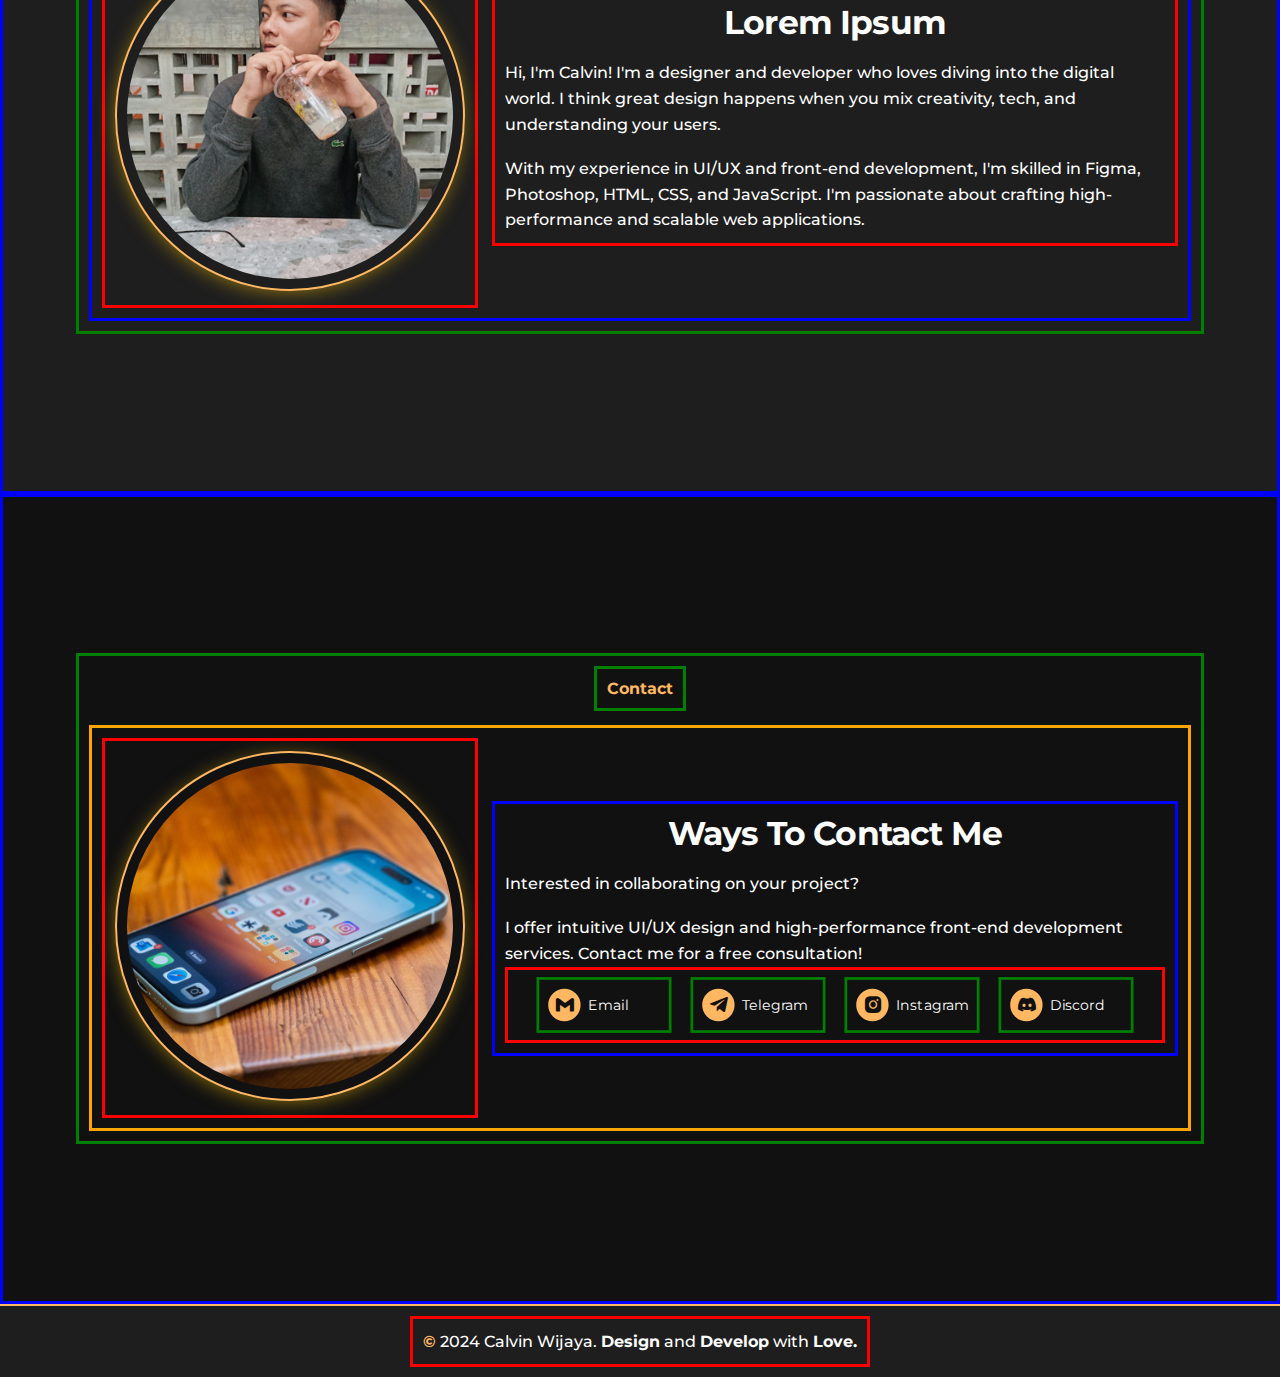
==== commit 561a9161: "Update index.html" ====
--- a/index.html
+++ b/index.html
@@ -8,7 +8,7 @@
     <link href='https://unpkg.com/boxicons@2.1.4/css/boxicons.min.css' rel='stylesheet'>
     <link href="https://fonts.googleapis.com/css2?family=Montserrat:ital,wght@0,100..900;1,100..900&display=swap"
         rel="stylesheet">
-    <link rel="stylesheet" href="style.css">
+    <link rel="stylesheet" href="styles.css">
     <link rel="stylesheet" href="media.css">
 </head>
 
@@ -205,21 +205,21 @@
             <div class="port-project">
                 <!-- Project 1 -->
                 <div class="project" data-category="frontend">
-                    <a href="project.html">
+                    <a href="projects.html">
                         <img src="img/front end.jpg" alt="Front End">
                         <p>Project Title 1</p>
                     </a>
                 </div>
                 <!-- Project 2 -->
                 <div class="project" data-category="uiux">
-                    <a href="project.html">
+                    <a href="projects.html">
                         <img src="img/uiux.jpg" alt="UIUX">
                         <p>Project Title 2</p>
                     </a>
                 </div>
                 <!-- Project 3 -->
                 <div class="project" data-category="all">
-                    <a href="project.html">
+                    <a href="projects.html">
                         <img src="img/phone.jpg" alt="Other">
                         <p>Project Title 3</p>
                     </a>
--- a/styles.css
+++ b/styles.css
@@ -0,0 +1,861 @@
+:root {
+    --primary-color: #FFB762;   /* button color */
+    --text-color: #FEFEFE;      /* text color */
+    --bg-color-1: #111111;       /* background 1 */
+    --bg-color-2: #1E1E1E;       /* background 2 */
+  }
+
+* {
+    margin: 0;
+    padding: 0;
+    box-sizing: border-box;
+    text-decoration: none;
+    list-style: none;
+  }
+
+html, body {
+    scroll-behavior: smooth;
+    overflow-x: hidden;
+    overflow-y: auto;
+    font-family: 'Montserrat', sans-serif;
+    background: var(--bg-color-1);
+    color: var(--text-color);
+}
+
+/* =======FONT STYLE======= */
+h1 {
+    font-size: 2.986rem;
+    font-weight: 700;
+    line-height: 1.15;
+    letter-spacing: -0.022cm;
+}
+
+h2 {
+    font-size: 2.488rem;
+    font-weight: 700;
+    line-height: 1.15;
+    letter-spacing: -0.022cm;
+}
+
+h3 {
+    font-size: 2.074rem;
+    font-weight: 700;
+    line-height: 1.15;
+    letter-spacing: -0.022cm;
+}
+
+p {
+    font-size: 1rem;
+    line-height: 1.6;
+    font-weight: 500;
+}
+
+/* ======= NAVIGATION SECTION ======= */
+header {
+    /* border: 3px solid red; */
+    background: var(--bg-color-1);
+    padding: 4px;
+    width: 100%;
+    display: flex;
+    align-items: center;
+    justify-content: space-between;
+    position: fixed;
+    z-index: 10;
+}
+
+.my-logo {
+    /* border: 3px solid red; */
+    padding: 4px;
+    margin-left: 10px;
+}
+
+.my-logo p {
+    font-size: 1.8rem;
+    font-weight: bold;
+}
+
+.burger-menu {
+    display: block;
+    /* border: 3px solid red; */
+    z-index: 100;
+    padding: 4px;
+    margin-right: 10px;
+}
+
+.burger-menu span {
+    display: block;
+    margin: 5px auto;
+    width: 24px;
+    height: 2px;
+    background: var(--text-color);
+    transition: all 0.3s ease-in-out;
+}
+
+.burger-menu.active span:nth-child(1) {
+    transform: translateY(8px) rotate(45deg);
+}
+
+.burger-menu.active span:nth-child(2) {
+    opacity: 0;
+}
+
+.burger-menu.active span:nth-child(3) {
+    transform: translateY(-6px) rotate(-45deg);
+}
+
+nav {
+    /* border: 3px solid red; */
+    background: var(--bg-color-1);
+    position: absolute;
+    top: 60px;
+    left: 0;
+    width: 100%;
+    padding: 10px;
+    overflow: hidden;
+    z-index: 10;
+}
+
+nav ul.active {
+    /* border: 3px solid blue; */
+    padding: 10px;
+    display: flex;
+    flex-direction: column;
+    gap: 4px;
+    animation: fadeIn 1s;
+}
+
+@keyframes fadeIn {
+    from {
+      opacity: 0;
+      transform: translateY(-20);
+    }
+    to {
+      opacity: 1;
+      transform: translateY(0);
+    }
+  }
+
+nav ul {
+    display: none;
+}
+
+nav ul li {
+    border-bottom: 1.5px solid var(--primary-color);
+    padding: 10px;
+}
+
+nav ul li a {
+    /* border: 3px solid red; */
+    display: flex;
+    padding: 4px;
+    align-items: center;
+    justify-content: center;
+    color: var(--text-color);
+    font-weight: bold;
+}
+
+/* ======= MAIN SECTION ======= */
+main {
+    border: 3px solid blue;
+    min-height: 100vh;
+    padding: 10px;
+    margin-top: 80px;
+    display: flex;
+    flex-direction: column;
+    justify-content: center;
+    align-items: center;
+}
+
+main .bx {
+    position: fixed;
+    bottom: 20px;
+    right: 20px;
+    font-size: 2.5rem;
+    transition: ease-out 0.1s;
+    opacity: 0;
+    pointer-events: none;
+    z-index: 99;
+    cursor: pointer;
+}
+
+main .bx {
+    opacity: 1;
+    pointer-events: auto;
+}
+
+main .bx:hover {
+    transform: scale(1.2);
+    transition: all 0.3 ease-in-out;
+}
+
+main .bx:active {
+    transform: scale(0.95);
+    transition: all 0.3 ease-in-out;
+}
+
+.main-content {
+    border: 3px solid green;
+    padding: 10px;
+    width: 90%;
+    margin: 0 auto;
+    display: flex;
+    flex-direction: column-reverse;
+    align-items: center;
+    justify-content: center;
+    gap: 14px;
+}
+
+.main-intro {
+    border: 3px solid red;
+    padding: 10px;
+    display: flex;
+    flex-direction: column;
+    gap: 14px;
+}
+
+.main-intro h2 {
+    text-align: center;
+    text-shadow: 6px 1px 13px rgba(255, 184, 43, 0.397);
+}
+
+.main-intro h3 {
+    text-align: center;
+}
+
+button {
+    border: 2px solid var(--primary-color);
+    background: transparent;
+    color: var(--primary-color);
+    padding: 10px;
+    cursor: pointer;
+    font-weight: bold;
+    width: 120px;
+    margin: 0 auto;
+    box-shadow: inset 0 0 0 0 transparent;
+    transition: ease-in-out 0.4s;
+}
+
+button:hover {
+    color: var(--bg-color-1);
+    box-shadow: inset 143px 0 0 0 var(--primary-color);
+}
+
+button:active {
+    background: var(--primary-color);
+    color: var(--bg-color-1);
+    transform: scale(0.95);
+    transition: all 0.1s ease-in;
+}
+
+.main-img {
+    border: 3px solid red;
+    padding: 10px;
+}
+
+.main-img img {
+    width: 200px;
+    border: 2px solid var(--primary-color);
+    border-radius: 50%;
+    padding: 10px;
+    box-shadow: -1px 3px 19px -3px rgba(255,199,0,0.55);
+}
+
+/* ======= SKILLS SECTION ======= */
+
+#skills {
+    border: 3px solid blue;
+    background: var(--bg-color-2);
+    min-height: 100vh;
+    padding: 10px;
+    display: flex;
+    flex-direction: column;
+}
+
+.skl-wrapper {
+    border: 3px solid green;
+    padding: 10px;
+    width: 90%;
+    margin: 0 auto;
+    display: flex;
+    flex-direction: column;
+    align-items: center;
+    gap: 14px;
+}
+
+.skl-title {
+    border: 3px solid red;
+    color: var(--primary-color);
+    padding: 10px;
+    margin: 0 auto;
+}
+
+.skl-intro {
+    border: 3px solid red;
+    padding: 10px;
+    display: flex;
+    flex-direction: column;
+}
+
+.skl-intro h3 {
+    text-align: center;
+}
+
+.skl-content {
+    border: 3px solid orange;
+    padding: 10px;
+    display: flex;
+    flex-direction: column;
+    gap: 14px;
+}
+
+.technical-skill {
+    /* border: 3px solid red; */
+    padding: 10px;
+    text-align: center;
+    color: var(--primary-color);
+    font-weight: bold;
+}
+
+/* Skill Card */
+
+.skl-card-wrapper {
+    /* border: 3px solid blue; */
+    padding: 10px;
+    display: flex;
+    flex-wrap: wrap;
+    justify-content: center;
+    flex-wrap: wrap;
+    gap: 14px;
+}
+
+.skl-card {
+    border: 1.5px solid rgba(255, 217, 79, 0.485);
+    border-radius: 2px;
+    background: rgba( 0, 0, 0, 0.1 );
+    box-shadow: 0 8px 32px 0 rgba(242, 181, 14, 0.164);
+    backdrop-filter: blur( 4.5px );
+    -webkit-backdrop-filter: blur( 4.5px );
+    transform: scale(0.94);
+    border-radius: 10px;
+    padding: 10px;
+    width: 200px;
+    height: 325px;
+    display: flex;
+    flex-direction: column;
+    justify-content: center;
+    gap: 8px;
+    transform: scale(0.94);
+}
+
+.skl-card:hover {
+    transform: scale(0.98);
+    transition: all 0.3s ease-in-out;
+}
+
+.skl-card p {
+    font-size: 0.8rem;
+}
+
+.skl-card h5 {
+    /* border: 3px solid blue; */
+    color: var(--primary-color);
+    padding: 10px;
+    text-align: center;
+}
+
+.skl-card .bx {
+    /* border: 3px solid red; */
+    width: fit-content;
+    padding: 10px;
+    font-size: 2.5rem;
+    margin: 10px auto;
+}
+
+.container {
+    background: rgba(255,255,255,0.1);
+    justify-content: flex-start;
+    border-radius: 100px;
+    align-items: center;
+    position: relative;
+    padding: 0 2px;
+    display: flex;
+    width: 100%;
+    height: 18px;
+}
+
+.skill {
+    animation: load 3s normal forwards;
+    border-radius: 100px;
+    background: var(--primary-color);
+    text-align: right;
+    padding: 1% 2%;
+    color: var(--bg-color-1);
+    font-size: 0.7rem;
+    font-weight: bold;
+    height: 15px;
+    width: 0;
+    box-shadow: -1px 3px 19px -3px rgba(255,199,0,0.55);
+}
+
+/* Hard Skills */
+.html {
+    width: 90%;
+}
+
+.CSS {
+    width: 70%;
+}
+
+.JavaScript {
+    width: 40%;
+}
+
+.ui {
+    width: 75%;
+}
+
+.ux {
+    width: 70%;
+}
+
+.search {
+    width: 80%;
+}
+
+.copy {
+    width: 70%;
+}
+
+.analys {
+    width: 80%;
+}
+
+.market {
+    width: 70%;
+}
+
+/* Soft Skills */
+.cm {
+    width: 90%;
+}
+
+.tw {
+    width: 80%;
+}
+
+.empt {
+    width: 75%;
+}
+
+.ps {
+    width: 80%;
+}
+
+.dm {
+    width: 75%;
+}
+
+.tm {
+    width: 85%;
+}
+
+.crea {
+    width: 85%;
+}
+
+.ct {
+    width: 80%;
+}
+
+.la {
+    width: 75%;
+}
+
+/* ======= SKILLS SECTION ======= */
+#portfolio {
+    border: 3px solid blue;
+    padding: 10px;
+    min-height: 100vh;
+    display: flex;
+    flex-direction: column;
+    justify-content: center;
+}
+
+.port-wrapper {
+    border: 3px solid green;
+    padding: 10px;
+    width: 90%;
+    margin: 0 auto;
+    display: flex;
+    flex-direction: column;
+    align-items: center;
+    justify-content: center;
+    gap: 14px;
+}
+
+.port-title {
+    border: 3px solid red;
+    padding: 10px;
+    text-align: center;
+    color: var(--primary-color);
+}
+
+.port-intro {
+    border: 3px solid red;
+    padding: 10px;
+}
+
+.port-intro h3 {
+    text-align: center;
+}
+
+.port-nav {
+    border: 3px solid red;
+    width: 100%;
+    padding: 10px;
+    display: flex;
+    justify-content: center;
+    gap: 14px;
+}
+
+.port-nav li {
+    border-bottom: 3px solid transparent;
+    padding: 10px;
+    transition: all 0.3s;
+    cursor: pointer;
+}
+
+.port-nav li:hover {
+    border-bottom: 3px solid var(--primary-color);
+    padding: 10px;
+}
+
+.port-nav li:active {
+    border-bottom: 3px solid var(--primary-color);
+    padding: 10px;
+    transform: scale(0.95);
+    color: rgb(218, 218, 218);
+}
+
+.port-nav li a {
+    color: var(--text-color);
+    font-weight: bold;
+}
+
+.port-project {
+    border: 3px solid blue;
+    padding: 10px;
+    display: flex;
+    flex-wrap: wrap;
+    align-items: center;
+    justify-content: center;
+}
+
+.project {
+    border: 1.5px solid rgba(255, 217, 79, 0.485);
+    border-radius: 10px;
+    background: rgba( 0, 0, 0, 0.1 );
+    box-shadow: 0 8px 32px 0 rgba(242, 181, 14, 0.164);
+    backdrop-filter: blur( 4.5px );
+    -webkit-backdrop-filter: blur( 4.5px );
+    width: auto;
+    height: auto;
+    padding: 10px;
+    display: flex;
+    flex-direction: column;
+    justify-content: center;
+    align-items: center;
+    font-weight: bold;
+    transition: all 0.3s ease-in-out;
+    overflow: hidden;
+    transform: scale(0.94);
+}
+
+.project:hover {
+    transform: scale(0.98);
+    transition: all 0.3 ease-out;
+}
+
+.project:active {
+    transform: scale(0.94);
+    transition: all 0.3 ease-out;
+}
+
+.project img {
+    width: 180px;
+    height: 150px;
+    padding: 4px;
+    margin: 0 auto;
+    object-fit: cover;
+    border-radius: 10px;
+}
+
+.project p {
+    color: var(--text-color);
+    font-weight: bold;
+    cursor: pointer;
+    text-align: center;
+    padding: 4px;
+}
+
+/* ======= ABOUT ME SECTION ======= */
+#about-me {
+    border: 3px solid blue;
+    background: var(--bg-color-2);
+    padding: 10px;
+    min-height: 100vh;
+    display: flex;
+    flex-direction: column;
+    justify-content: center;
+}
+
+.aboutme-wrapper {
+    border: 3px solid green;
+    padding: 10px;
+    width: 90%;
+    height: auto;
+    margin: 0 auto;
+    display: flex;
+    flex-direction: column;
+    gap: 14px;
+}
+
+.aboutme-title {
+    border: 3px solid red;
+    padding: 10px;
+    color: var(--primary-color);
+    text-align: center;
+}
+
+.aboutme-content {
+    border: 3px solid blue;
+    padding: 10px;
+    display: flex;
+    flex-direction: column;
+    justify-content: center;
+    align-items: center;
+    gap: 14px;
+}
+
+.about-img {
+    border: 3px solid red;
+    padding: 10px;
+}
+
+.about-img img {
+    width: 200px;
+    border: 2px solid var(--primary-color);
+    border-radius: 50%;
+    padding: 10px;
+    box-shadow: -1px 3px 19px -3px rgba(255,199,0,0.55);
+}
+
+.about-text {
+    border: 3px solid red;
+    padding: 10px;
+}
+
+.about-text h3 {
+    text-align: center;
+}
+/* ======= ABOUT ME SECTION ======= */
+#contact {
+    border: 3px solid blue;
+    padding: 10px;
+    min-height: 100vh;
+    display: flex;
+    flex-direction: column;
+    justify-content: center;
+}
+
+.contact-wrapper {
+    border: 3px solid green;
+    padding: 10px;
+    width: 90%;
+    margin: 0 auto;
+    display: flex;
+    flex-direction: column;
+    gap: 14px;
+}
+
+.contact-title {
+    border: 3px solid green;
+    padding: 10px;
+    margin: 0 auto;
+    color: var(--primary-color);
+}
+
+.contact-content {
+    border: 3px solid orange;
+    padding: 10px;
+    display: flex;
+    flex-direction: column;
+    justify-content: center;
+    align-items: center;
+    gap: 14px;
+}
+
+.contact-img {
+    border: 3px solid red;
+    padding: 10px;
+}
+
+.contact-img img {
+    width: 200px;
+    border: 2px solid var(--primary-color);
+    border-radius: 50%;
+    padding: 10px;
+    box-shadow: -1px 3px 19px -3px rgba(255,199,0,0.55);
+}
+
+.contact-intro {
+    border: 3px solid blue;
+    padding: 10px;
+}
+
+.contact-intro h3 {
+    text-align: center;
+}
+
+.contact-icn {
+    border: 3px solid red;
+    padding: 4px;
+    display: flex;
+    justify-content: center;
+    flex-wrap: wrap;
+    gap: 8px;
+}
+
+.icn-link {
+    border: 3px solid green;
+    width: 150px;
+    padding: 10px;
+    display: flex;
+    align-items: center;
+    gap: 8px;
+    transform: scale(0.9);
+    transition: all 0.3s ease-out;
+}
+
+.icn-link:hover {
+    transform: scale(1);
+    transition: all 0.3s ease-out;
+}
+
+.icn-link:active {
+    transform: scale(0.9);
+    transition: all 0.3s ease-out;
+}
+
+.icn-link .bx {
+    border: 2px solid var(--primary-color);
+    background: var(--primary-color);
+    padding: 4px;
+    color: var(--bg-color-1);
+    font-size: 1.5rem;
+    border-radius: 50%;
+}
+
+.icn-link a {
+    color: var(--text-color);
+}
+/* ======= FOOTER SECTION ======= */
+footer {
+    padding: 10px;
+    background: var(--bg-color-2);
+    border-top: 2px solid var(--primary-color);
+    display: flex;
+    justify-content: center;
+    align-items: center;
+}
+
+.footer-content {
+    border: 3px solid red;
+    padding: 10px;
+    text-align: center;
+}
+
+/* ================ */
+/* ============ Project Section ============ */
+article {
+    border: 3px solid red;
+    padding: 10px;
+    margin-top: 85px;
+    color: var(--text-color);
+    display: flex;
+    flex-direction: column;
+    gap: 14px;
+}
+
+.header {
+    border: 3px solid blue;
+    padding: 10px;
+    display: flex;
+    width: 100%;
+    flex-direction: column;
+    gap: 14px;
+    margin: 0 auto;
+}
+
+.header h1 {
+    /* border: 3px solid red; */
+    padding: 10px;
+}
+
+.profile {
+    /* border: 3px solid orange; */
+    padding: 10px;
+    display: flex;
+    gap: 8px;
+    align-items: center;
+}
+
+.profile img {
+    width: 80px;
+    height: 80px;
+    border-radius: 50%;
+    border: 2px solid var(--primary-color);
+    padding: 4px;
+}
+
+.profile-intro {
+    /* border: 3px solid red; */
+    padding: 4px;
+}
+
+.profile-intro p {
+    font-size: 0.6rem;
+}
+
+.profile-intro time {
+    font-size: 0.5rem;
+}
+
+/* Container */
+
+.article-container {
+    border: 3px solid blue;
+    padding: 10px;
+    margin: 0 auto;
+    width: 90%;
+    height: auto;
+    display: flex;
+    flex-direction: column;
+    align-items: center;
+    justify-content: center;
+}
+
+.article-container img {
+    max-width: 100%;
+    object-fit: cover;
+}
+
+.contact-sct {
+    /* border: 3px solid red; */
+    padding: 10px;
+    display: flex;
+    flex-wrap: wrap;
+    align-items: center;
+    justify-content: center;
+    gap: 28px;
+}
--- a/media.css
+++ b/media.css
@@ -1,450 +1,282 @@
-/* ------Laptop Size------ */
-@media (max-width: 1024px) {
-    h1 {
+/* Mobile Size Medium */
+@media (min-width: 375px) {
+    .main-img img {
+        width: 250px;
+    }
+
+    .skl-card {
+        width: 250px;
+        height: auto;
+    }
+
+    .project {
+        width: 250px;
+        height: 250px;
+    }
+
+    .project img {
+        width: 200px;
+        height: 180px;
+    }
+
+    .about-img img {
+        width: 250px;
+    }
+
+    .contact-img img {
+        width: 250px;
+    }
+
+    .icn-link {
+        flex-direction: column;
+        width: 100px;
+    }
+}
+/* Mobile Size Large */
+@media (min-width: 425px) {
+    .main-img img {
+        width: 300px;
+    }
+
+    .skl-card {
+        width: 250px;
+        height: auto;
+    }
+
+    .project {
+        width: 300px;
+        height: 300px;
+    }
+
+    .project img {
+        width: 280px;
+        height: 240px;
+    }
+
+    .about-img img {
+        width: 300px;
+    }
+
+    .contact-img img {
+        width: 300px;
+    }
+
+    .icn-link {
+        flex-direction: column;
+        width: 120px;
+    }
+}
+
+/* Larger Mobile Device */
+@media (min-width: 600px) {
+    .icn-link {
+        flex-direction: column;
+        width: 150px;
+    }
+
+    .skl-card {
+        width: 200px;
+        height: auto;
+    }
+}
+
+
+/* Tablet Size */
+@media (min-width: 768px) {
+    .main-img img {
+        width: 400px;
+    }
+
+    .skl-card {
+        width: 250px;
+        height: auto;
+        gap: 12px;
+        padding: 14px;
+    }
+
+    .container {
+        height: 20px;
+    }
+
+    .skill {
+        height: 18px;
+    }
+
+    .project {
+        width: 300px;
+        height: 300px;
+    }
+
+    .project img {
+        width: 280px;
+        height: 240px;
+    }
+
+    .about-img img {
+        width: 400px;
+    }
+
+    .contact-img img {
+        width: 400px;
+    }
+
+    .contact-icn {
+        justify-content: center;
+        gap: 4px;
+    }
+
+    .icn-link {
+        flex-direction: row;
+        width: 141px;
+    }
+}
+
+/* Laptop Size */
+@media (min-width: 1024px) {
+    /* Header Nav */
+    .burger-menu {
+        display: none;
+    }
+
+    header {
+        /* border: 3px solid red; */
+        position: fixed;
+    }
+
+    nav {
+        /* border: 3px solid green; */
+        position: relative;
+        top: 0;
+        z-index: 0;
+        display: flex;
+        flex-direction: column;
+        padding: 0;
+    }
+
+    nav ul {
+        border: 3px solid red;
+        display: flex;
+        justify-content: right;
+        gap: 14px;
+        margin-right: 10px;
+    }
+
+    nav ul li {
+        display: flex;
+        border-bottom: none;
+        padding: 0;
+    }
+
+    nav ul li a {
+        /* border: 3px solid red; */
+        border-bottom: 3px solid transparent;
+        padding: 10px;
+        cursor: pointer;
+    }
+
+    nav ul li a:hover {
+        border-bottom: 3px solid var(--primary-color);
+        padding: 10px;
+        transition: all 0.3s ease-in-out;
+    }
+
+    nav ul li a:active {
+        color: rgb(219, 219, 219);
+        transform: scale(0.95);
+    }
+
+    .my-logo p {
         font-size: 2rem;
-        line-height: 1.6;
-    }
+    }
+/* Main Content */
+    main {
+        margin-top: 0;
+        min-height: 90vh;
+    }
+
+    .main-content {
+        flex-direction: row;
+    }
+
+    .main-intro h2 {
+        text-align: left;
+    }
+
+    .main-intro h3 {
+        text-align: left;
+    }
+
+    button {
+        margin: auto 0;
+    }
+
+    #skills {
+        min-height: 90vh;
+    }
+
+    #portfolio {
+        min-height: 90vh;
+    }
+
+    #about-me {
+        min-height: 90vh;
+    }
+
+    #contact {
+        min-height: 90vh;
+    }
+
+    .main-img img {
+        width: 350px;
+    }
+
+    .skl-card {
+        width: 250px;
+        height: auto;
+        gap: 12px;
+        padding: 14px;
+    }
+
+    .project img {
+        width: 280px;
+        height: 240px;
+    }
+
+    .aboutme-content {
+        flex-direction: row;
+    }
+
+    .about-img img {
+        width: 350px;
+    }
+
+    .contact-content {
+        flex-direction: row;
+    }
+
+    .contact-img img {
+        width: 350px;
+    }
+
+    .icn-link {
+        flex-direction: row;
+        width: 150px;
+    }
+}
+
+@media (min-width: 1200px) {
+    .skl-card {
+        width: 300px;
+        height: auto;
+        gap: 12px;
+        padding: 14px;
+    }
+
+    .skl-card .bx {
+        font-size: 3.5rem;
+    }
+}
+
+@media (min-width: 1920px) {
     
-    h2 {
-        font-size: 1.8rem;
-        line-height: 1.6;
-    }
-    
-    h3 {
-        font-size: 1.5rem;
-        line-height: 1.6;
-    }
-    
-    p {
-        font-size: 0.8rem;
-        line-height: 1.6;
-    }
-
-    .main-img img {
-        width: 285px;
-        height: 285px;
-    }
-
-    .skills-card {
-        width: 290px;
-    }
-
-    .aboutme-intro img {
-        width: 285px;
-        height: 285px;
-    }
-
-    .contact-img img {
-        width: 285px;
-        height: 285px;
-    }
-
-    .icn-link {
-        flex-direction: column;
-    }
-
-}
-
-/* ------Tablet Size------ */
-@media (max-width: 992px) {
-    .main-intro {
-        width: 100%;
-        /* margin: 0 auto; */
-    }
-    
-    .main-intro button {
-        margin: 0 auto;
-    }
-    
-    .aboutme-text {
-        width: 100%;
-    }
-    
-    .contact-text {
-        width: 100%;
-       }
-    
-    .contact-text h3 {
-        margin: 0 auto;
-    }
-    
-    .sc-icn {
-        margin: 0 auto;
-    }
-    
-    .main-img img {
-        width: 250px;
-        height: 250px;
-    }
-    
-    .aboutme-intro img {
-        width: 250px;
-        height: 250px;
-    }
-    
-    .contact-img img {
-        width: 250px;
-        height: 250px;
-    }
-
-}
-
-@media (max-width: 768px) {
-   nav {
-    padding: 10px;
-    position: absolute;
-    right: 0;
-    top: 65px;
-    width: 100%;
-    background: var(--bg-color-1);
-    z-index: 10;
-    overflow: hidden;
-   }
-
-   nav ul {
-    display: none;
-   }
-
-   nav ul.active {
-    display: flex;
-    flex-direction: column;
-    padding: 10px;
-    animation: fadeIn 1s;
-   }
-
-   @keyframes fadeIn {
-    from {
-      opacity: 0;
-      transform: translateY(-20);
-    }
-    to {
-      opacity: 1;
-      transform: translateY(0);
-    }
-  }
-
-   nav ul li {
-    border-bottom: 1.5px solid var(--primary-color);
-    padding: 10px;
-    border-radius: 1px;
-    display: flex;
-    align-items: center;
-    justify-content: center;
-   }
-
-   nav ul li a {
-    border: none;
-   }
-
-   .burger-menu {
-    display: block;
-   }
-
-   nav ul li:first-child a {
-    border-bottom: none;
-   }
-
-   nav ul li a:active {
-    border-bottom: none;
-    padding-bottom: none;
-   }
-
-   nav ul li a:hover {
-    border-bottom: none;
-    padding-bottom: none;
-   }
-
-   .main-intro {
-    width: 100%;
-   }
-
-   .aboutme-intro {
-    gap: 28px;
-   }
-
-   .contact-content {
-    gap: 28px;
-   }
-
-   .main-intro button {
-    margin: 0 auto;
-   }
-
-   .aboutme-text {
-    width: 100%;
-   }
-
-   .contact-text {
-    width: 100%;
-   }
-
-   .contact-text h3 {
-    margin: 0 auto;
-   }
-
-   .sc-icn {
-    margin: 0 auto;
-   }
-
-   .main-img img {
-    width: 225px;
-    height: 225px;
-    }
-
-    .aboutme-intro img {
-    width: 225px;
-    height: 225px;
-    }
-
-    .contact-img img {
-    width: 225px;
-    height: 225px;
-    }
-
-}
-
-/* ------Mobile Size------ */
-
-@media (max-width: 425px) {
-    h1 {
-        font-size: 1.6rem;
-        line-height: 1.6;
-    }
-    
-    h2 {
-        font-size: 1.4rem;
-        line-height: 1.6;
-    }
-    
-    h3 {
-        font-size: 1.2rem;
-        line-height: 1.6;
-    }
-    
-    p {
-        font-size: 0.8rem;
-        line-height: 1.6;
-    }
-
-    main .bx {
-        font-size: 1.8rem;
-        right: 10px;
-    }
-
-    .main-wrapper {
-        width: 100%;
-    }
-
-    .main-intro h2 {
-        text-align: center;
-    }
-
-    .main-intro h3 {
-        text-align: center;
-    }
-
-    .main-img img {
-        width: 200px;
-        height: 200px;
-    }
-    
-    .aboutme-intro {
-        gap: 24px;
-    }
-    
-    .contact-content {
-        gap: 24px;
-    }
-
-    .aboutme-intro img {
-        width: 200px;
-        height: 200px;
-    }
-
-    .contact-img img {
-        width: 200px;
-        height: 200px;
-    }
-
-    .skills-wrapper {
-        width: 100%;
-    }
-
-    .skills-card {
-        width: 250px;
-    }
-
-    .skills-card .bx {
-        font-size: 2rem;
-    }
-
-    .container {
-        height: 18px;
-    }
-
-    .skill {
-        height: 13px;
-        padding: 0.5% 1% 0.5% 1%;
-    }
-
-    .portfolio-content {
-        width: 100%;
-    }
-
-    .portfolio-intro-text h3 {
-        margin: 0 auto;
-    }
-
-    .aboutme-content {
-        width: 100%;
-    }
-
-    .contact-wrapper {
-        width: 100%;
-    }
-
-    .contact-text h3 {
-        text-align: center;
-    }
-
-    .sc-icn {
-        justify-content: center;
-    }
-
-    .bx {
-        padding: 2px;
-        font-size: 1.2rem;
-    }
-
-    .icn-link a {
-        font-size: 0.6rem;
-    }
-
-    .icn-link {
-        display: flex;
-        flex-direction: column;
-    }
-
-    .footer-content, p {
-        font-size: 0.6rem;
-    }
-
-}
-
-@media (max-width: 375px) {
-    .portfolio-intro-text h3 {
-        text-align: center;
-    }
-
-    .bx {
-        font-size: 1rem;
-    }
-
-    .icn-link a {
-        font-size: 0.5rem;
-    }
-
-    .main-img img {
-        width: 170px;
-        height: 170px;
-    }
-
-    .aboutme-intro img {
-        width: 170px;
-        height: 170px;
-    }
-
-    .contact-img img {
-        width: 170px;
-        height: 170px;
-    }
-    
-       .aboutme-intro {
-        gap: 20px;
-    }
-    
-       .contact-content {
-        gap: 20px;
-    }
-}
-
-@media (max-width: 325px) {
-    main .bx {
-        font-size: 1.3rem;
-        right: 5px;
-    }
-
-    .sc-icn {
-        display: flex;
-        flex-wrap: nowrap;
-    }
-
-    .bx {
-        font-size: 0.8rem;
-    }
-
-    .icn-link a {
-        font-size: 0.3rem;
-    }
-    
-       .aboutme-intro {
-        gap: 16px;
-    }
-    
-       .contact-content {
-        gap: 16px;
-    }
-}
-
-/* ============ Project Section ============ */
-@media (max-width: 425px) {
-    .header {
-        width: 100%;
-    }
-
-    .profile {
-        justify-content: center;
-    }
-
-    .article-container {
-        width: 100%;
-    }
-
-    .profile img {
-        width: 75px;
-        height: 75px;
-    }
-
-    .contact-sct {
-        gap: 20px;
-    }   
-}
-
-@media (max-width: 325px) {
-    .profile-intro p {
-        font-size: 0.4rem;
-    }
-
-    .profile-intro time {
-        font-size: 0.4rem;
-    }
-
-    .profile img {
-        width: 65px;
-        height: 65px;
-    }
-
-    .contact-sct {
-        /* border: 3px solid green; */
-        gap: 12px;
-        display: flex;
-        flex-wrap: nowrap;
-    }
-    
-}
-
-@media (max-width: 375px) {
-    .contact-sct {
-        gap: 16px;
-    }
-}
+}
